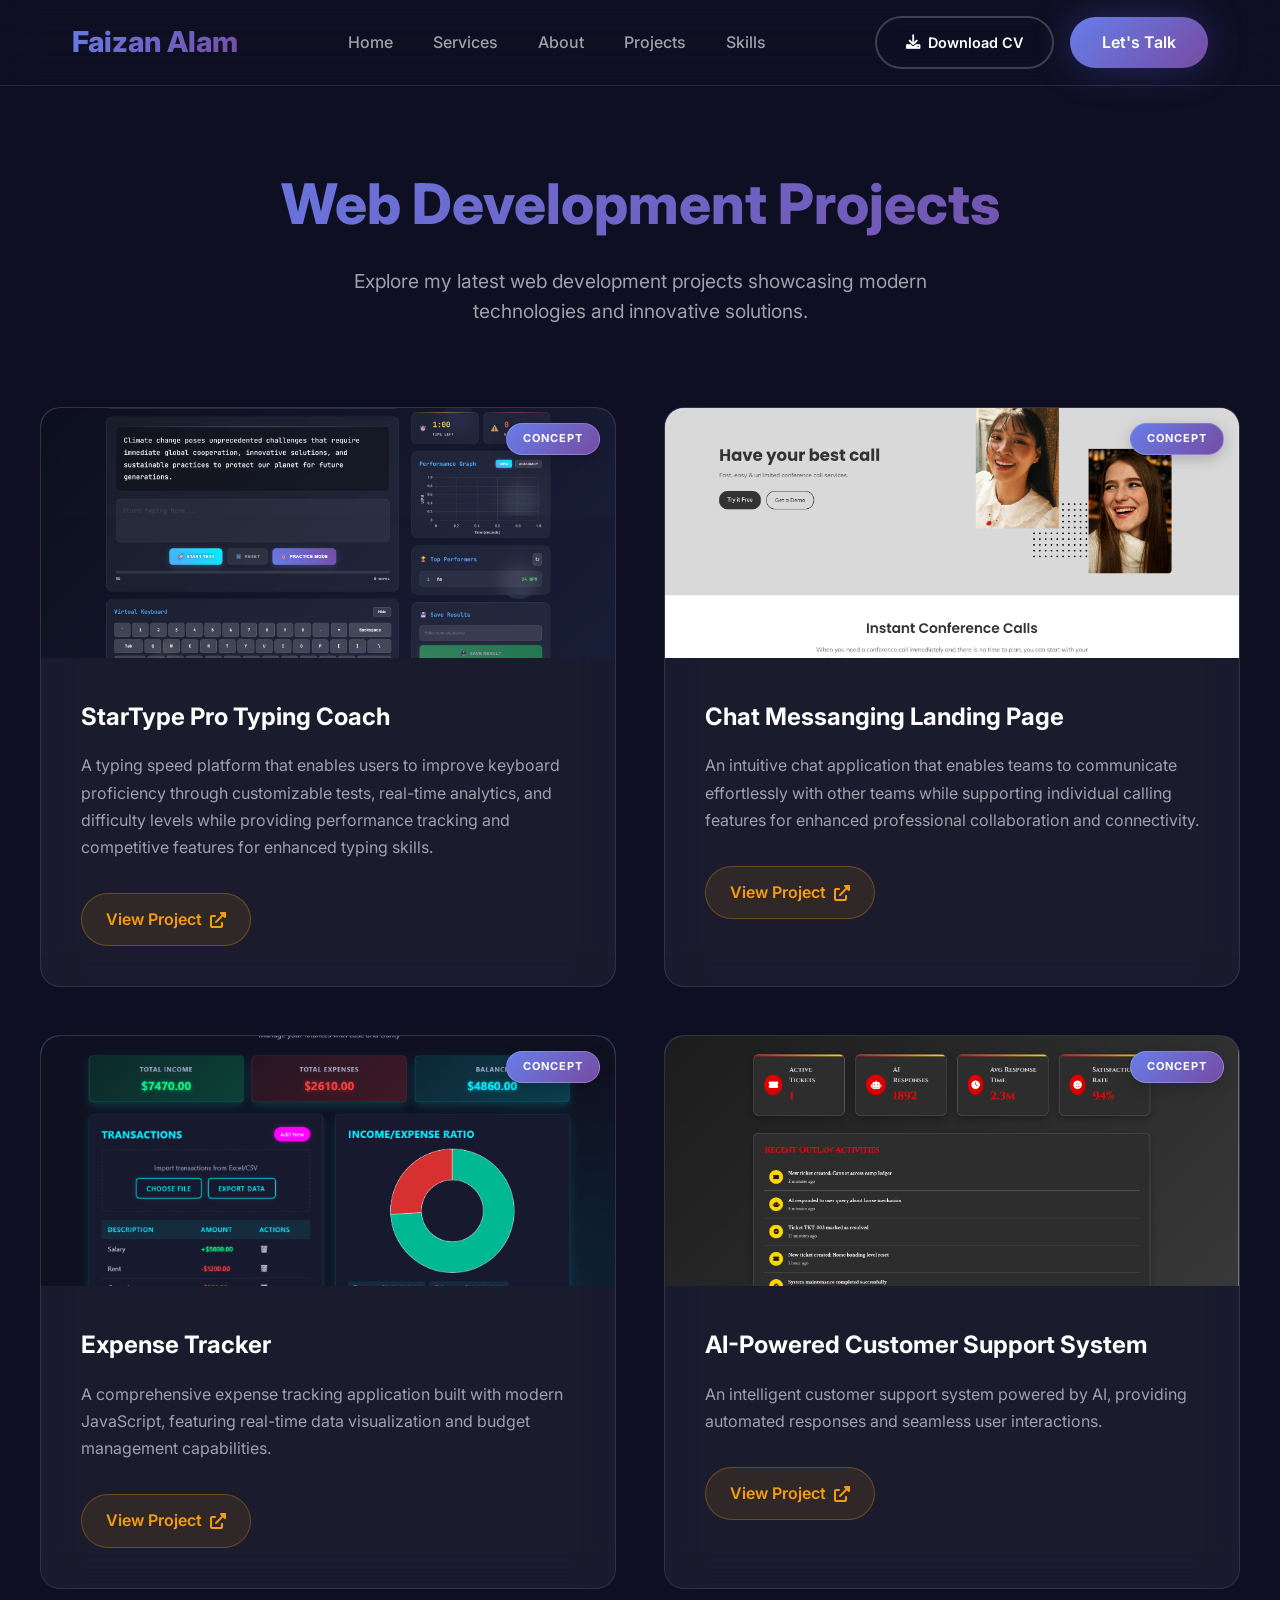
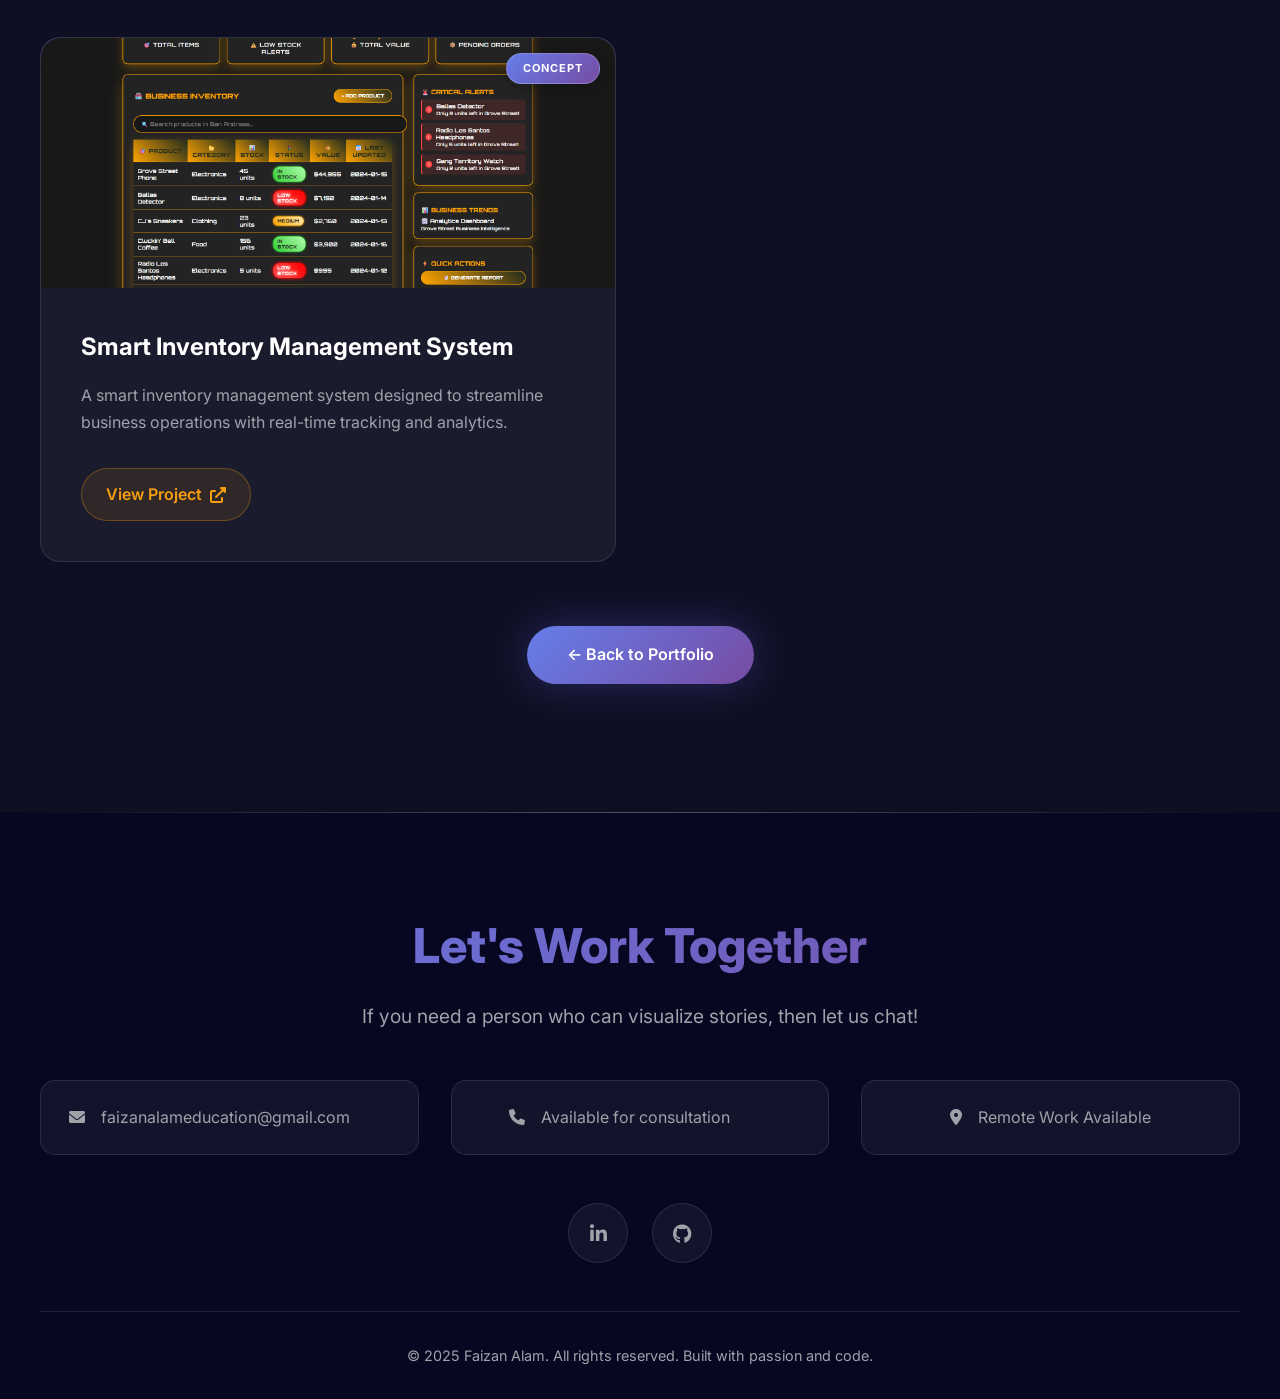
==== web-projects.html @ 0c05367f "Update web-projects.html" ====
<!DOCTYPE html>
<html lang="en">
<head>
    <meta charset="UTF-8">
    <meta name="viewport" content="width=device-width, initial-scale=1.0">
    <title>Web Development Projects - Faizan Alam</title>
    <link href="https://cdnjs.cloudflare.com/ajax/libs/font-awesome/6.0.0/css/all.min.css" rel="stylesheet">
    <link href="https://fonts.googleapis.com/css2?family=Inter:wght@100;200;300;400;500;600;700;800;900&display=swap" rel="stylesheet">
    <style>
        :root {
            --primary-color: #6366f1;
            --secondary-color: #8b5cf6;
            --accent-color: #f59e0b;
            --dark-bg: #0f0f23;
            --darker-bg: #070721;
            --card-bg: rgba(255, 255, 255, 0.05);
            --text-primary: #ffffff;
            --text-secondary: #a1a1aa;
            --gradient-1: linear-gradient(135deg, #667eea 0%, #764ba2 100%);
            --gradient-2: linear-gradient(135deg, #f093fb 0%, #f5576c 100%);
            --gradient-3: linear-gradient(135deg, #4facfe 0%, #00f2fe 100%);
            --gradient-4: linear-gradient(135deg, #43e97b 0%, #38f9d7 100%);
            --shadow-xl: 0 25px 50px -12px rgba(0, 0, 0, 0.25);
            --shadow-glow: 0 0 40px rgba(99, 102, 241, 0.3);
        }

        * {
            margin: 0;
            padding: 0;
            box-sizing: border-box;
        }

        body {
            font-family: 'Inter', -apple-system, BlinkMacSystemFont, sans-serif;
            line-height: 1.6;
            color: var(--text-primary);
            background: var(--dark-bg);
            overflow-x: hidden;
        }

        /* Animated Background */
        .animated-bg {
            position: fixed;
            top: 0;
            left: 0;
            width: 100%;
            height: 100%;
            z-index: -1;
            background: var(--dark-bg);
        }

        .animated-bg::before {
            content: '';
            position: absolute;
            top: 0;
            left: 0;
            right: 0;
            bottom: 0;
            background: radial-gradient(circle at 20% 50%, rgba(120, 53, 246, 0.3) 0%, transparent 50%),
                        radial-gradient(circle at 80% 20%, rgba(99, 102, 241, 0.3) 0%, transparent 50%),
                        radial-gradient(circle at 40% 80%, rgba(139, 92, 246, 0.3) 0%, transparent 50%);
            animation: float 20s ease-in-out infinite;
        }

        @keyframes float {
            0%, 100% { transform: translateY(0px) rotate(0deg); }
            33% { transform: translateY(-20px) rotate(1deg); }
            66% { transform: translateY(10px) rotate(-1deg); }
        }

        /* Header */
        .header {
            position: fixed;
            top: 0;
            width: 100%;
            background: rgba(15, 15, 35, 0.8);
            backdrop-filter: blur(20px);
            z-index: 1000;
            padding: 1rem 0;
            border-bottom: 1px solid rgba(255, 255, 255, 0.1);
            transition: all 0.3s ease;
        }

        .header.scrolled {
            background: rgba(15, 15, 35, 0.95);
            box-shadow: var(--shadow-xl);
        }

        .nav-container {
            max-width: 1200px;
            margin: 0 auto;
            display: flex;
            justify-content: space-between;
            align-items: center;
            padding: 0 2rem;
        }

        .logo {
            font-size: 1.8rem;
            font-weight: 800;
            background: var(--gradient-1);
            -webkit-background-clip: text;
            -webkit-text-fill-color: transparent;
            background-clip: text;
        }

        .nav-menu {
            display: flex;
            gap: 2.5rem;
            list-style: none;
        }

        .nav-menu a {
            text-decoration: none;
            color: var(--text-secondary);
            font-weight: 500;
            position: relative;
            transition: all 0.3s ease;
        }

        .nav-menu a::before {
            content: '';
            position: absolute;
            bottom: -5px;
            left: 0;
            width: 0;
            height: 2px;
            background: var(--gradient-1);
            transition: width 0.3s ease;
        }

        .nav-menu a:hover {
            color: var(--text-primary);
        }

        .nav-menu a:hover::before {
            width: 100%;
        }

        .contact-btn {
            background: var(--gradient-1);
            color: white;
            padding: 0.8rem 2rem;
            border-radius: 50px;
            text-decoration: none;
            font-weight: 600;
            position: relative;
            overflow: hidden;
            transition: all 0.3s ease;
            box-shadow: var(--shadow-glow);
        }

        .contact-btn::before {
            content: '';
            position: absolute;
            top: 0;
            left: -100%;
            width: 100%;
            height: 100%;
            background: linear-gradient(90deg, transparent, rgba(255,255,255,0.2), transparent);
            transition: left 0.5s;
        }

        .contact-btn:hover::before {
            left: 100%;
        }

        .contact-btn:hover {
            transform: translateY(-2px);
            box-shadow: 0 0 60px rgba(99, 102, 241, 0.5);
        }

        /* Web Projects Section */
        .web-projects {
            padding: 10rem 2rem 8rem;
            background: var(--dark-bg);
            min-height: 100vh;
        }

        .projects-container {
            max-width: 1200px;
            margin: 0 auto;
        }

        .projects-title {
            text-align: center;
            font-size: 3.5rem;
            font-weight: 800;
            margin-bottom: 1rem;
            background: var(--gradient-1);
            -webkit-background-clip: text;
            -webkit-text-fill-color: transparent;
            background-clip: text;
            opacity: 0;
            animation: slideInUp 0.8s ease-out 0.2s forwards;
        }

        .projects-subtitle {
            text-align: center;
            font-size: 1.2rem;
            color: var(--text-secondary);
            margin-bottom: 5rem;
            max-width: 600px;
            margin-left: auto;
            margin-right: auto;
            opacity: 0;
            animation: slideInUp 0.8s ease-out 0.4s forwards;
        }

        .projects-grid {
            display: grid;
            grid-template-columns: repeat(auto-fit, minmax(400px, 1fr));
            gap: 3rem;
            margin-bottom: 4rem;
        }

        .project-card {
            background: var(--card-bg);
            border-radius: 20px;
            overflow: hidden;
            backdrop-filter: blur(20px);
            border: 1px solid rgba(255, 255, 255, 0.1);
            transition: all 0.3s ease;
            position: relative;
            opacity: 0;
            transform: translateY(50px);
            animation: slideInUp 0.8s ease-out forwards;
        }

        .project-card:nth-child(1) { animation-delay: 0.6s; }
        .project-card:nth-child(2) { animation-delay: 0.8s; }
        .project-card:nth-child(3) { animation-delay: 1s; }

        .project-card:hover {
            transform: translateY(-10px);
            box-shadow: var(--shadow-xl);
        }

        .project-image {
            width: 100%;
            height: 250px;
            background: var(--gradient-1);
            display: flex;
            align-items: center;
            justify-content: center;
            color: white;
            font-size: 3rem;
            position: relative;
            overflow: hidden;
        }

        .project-image img {
    width: 100%;
    height: 100%;
    object-fit: contain; /* This will show the full image without cropping */
    object-position: center;
}

        .project-card:nth-child(2) .project-image {
            background: var(--gradient-2);
        }

        .project-card:nth-child(3) .project-image {
            background: var(--gradient-3);
        }

        .project-image::before {
            content: '';
            position: absolute;
            top: 0;
            left: -100%;
            width: 100%;
            height: 100%;
            background: linear-gradient(90deg, transparent, rgba(255,255,255,0.2), transparent);
            transition: left 0.8s;
        }

        .project-card:hover .project-image::before {
            left: 100%;
        }

        .project-content {
            padding: 2.5rem;
        }

        .project-name {
            font-size: 1.5rem;
            font-weight: 700;
            margin-bottom: 1rem;
            color: var(--text-primary);
        }

        .project-desc {
            color: var(--text-secondary);
            line-height: 1.7;
            margin-bottom: 2rem;
        }

        .project-link {
            color: var(--accent-color);
            text-decoration: none;
            font-weight: 600;
            display: inline-flex;
            align-items: center;
            gap: 0.5rem;
            transition: all 0.3s ease;
            padding: 0.8rem 1.5rem;
            background: rgba(245, 158, 11, 0.1);
            border-radius: 50px;
            border: 1px solid rgba(245, 158, 11, 0.3);
        }

        .project-link:hover {
            transform: translateX(5px);
            background: rgba(245, 158, 11, 0.2);
            box-shadow: 0 5px 20px rgba(245, 158, 11, 0.3);
        }

        .back-button {
            text-align: center;
            margin-top: 4rem;
            opacity: 0;
            animation: slideInUp 0.8s ease-out 1.2s forwards;
        }

        .btn {
            background: var(--gradient-1);
            color: white;
            padding: 1rem 2.5rem;
            border: none;
            border-radius: 50px;
            font-weight: 600;
            text-decoration: none;
            display: inline-flex;
            align-items: center;
            gap: 0.5rem;
            transition: all 0.3s ease;
            box-shadow: var(--shadow-glow);
        }

        .btn:hover {
            transform: translateY(-3px);
            box-shadow: 0 0 60px rgba(99, 102, 241, 0.5);
        }

        /* Footer */
        .footer {
            background: var(--darker-bg);
            color: white;
            padding: 6rem 2rem 2rem;
            position: relative;
        }

        .footer::before {
            content: '';
            position: absolute;
            top: 0;
            left: 0;
            right: 0;
            height: 1px;
            background: linear-gradient(90deg, transparent, rgba(255,255,255,0.3), transparent);
        }

        .footer-container {
            max-width: 1200px;
            margin: 0 auto;
            text-align: center;
        }

        .footer-title {
            font-size: 3rem;
            font-weight: 800;
            margin-bottom: 1rem;
            background: var(--gradient-1);
            -webkit-background-clip: text;
            -webkit-text-fill-color: transparent;
            background-clip: text;
        }

        .footer-subtitle {
            font-size: 1.2rem;
            color: var(--text-secondary);
            margin-bottom: 3rem;
        }

        .contact-info {
            display: grid;
            grid-template-columns: repeat(auto-fit, minmax(250px, 1fr));
            gap: 2rem;
            margin-bottom: 3rem;
        }

        .contact-item {
            display: flex;
            align-items: center;
            justify-content: center;
            gap: 1rem;
            color: var(--text-secondary);
            padding: 1.5rem;
            background: var(--card-bg);
            border-radius: 15px;
            backdrop-filter: blur(20px);
            border: 1px solid rgba(255, 255, 255, 0.1);
            transition: all 0.3s ease;
        }

        .contact-item:hover {
            transform: translateY(-5px);
            box-shadow: var(--shadow-xl);
            color: var(--text-primary);
        }

        .social-links {
            display: flex;
            justify-content: center;
            gap: 1.5rem;
            margin-bottom: 3rem;
        }

        .social-link {
            width: 60px;
            height: 60px;
            background: var(--card-bg);
            border-radius: 50%;
            display: flex;
            align-items: center;
            justify-content: center;
            color: var(--text-secondary);
            text-decoration: none;
            backdrop-filter: blur(20px);
            border: 1px solid rgba(255, 255, 255, 0.1);
            transition: all 0.3s ease;
            font-size: 1.2rem;
        }

        .social-link:hover {
            background: var(--gradient-1);
            color: white;
            transform: translateY(-5px) scale(1.1);
            box-shadow: var(--shadow-glow);
        }

        .footer-bottom {
            border-top: 1px solid rgba(255, 255, 255, 0.1);
            padding-top: 2rem;
            color: var(--text-secondary);
            font-size: 0.9rem;
        }

        /* Animations */
        @keyframes slideInUp {
            from {
                opacity: 0;
                transform: translateY(50px);
            }
            to {
                opacity: 1;
                transform: translateY(0);
            }
        }

        /* Mobile Responsive */
        @media (max-width: 768px) {
            .nav-menu {
                display: none;
            }

            .projects-title {
                font-size: 2.5rem;
            }

            .projects-grid {
                grid-template-columns: 1fr;
                gap: 2rem;
            }

            .contact-info {
                grid-template-columns: 1fr;
            }

            .footer-title {
                font-size: 2rem;
            }

            .project-card {
                margin: 0 1rem;
            }
        }

        @media (max-width: 480px) {
            .projects-container {
                padding: 0 1rem;
            }

            .project-content {
                padding: 2rem 1.5rem;
            }

            .nav-container {
                padding: 0 1rem;
            }
        }
        
        .concept-tab {
    position: absolute;
    top: 15px;
    right: 15px;
    background: linear-gradient(135deg, #667eea, #764ba2);
    color: white;
    padding: 6px 16px;
    border-radius: 20px;
    font-size: 11px;
    font-weight: 700;
    text-transform: uppercase;
    letter-spacing: 1px;
    box-shadow: 0 4px 15px rgba(0,0,0,0.2);
    z-index: 10;
    backdrop-filter: blur(10px);
    border: 1px solid rgba(255,255,255,0.2);
    transition: all 0.3s ease;
}

.concept-tab:hover {
    transform: scale(1.05);
    box-shadow: 0 6px 20px rgba(0,0,0,0.3);
}

.copy-feedback {
    background-color: #333;
    color: white;
    padding: 8px 12px;
    border-radius: 4px;
    font-size: 14px;
    font-weight: bold;
    pointer-events: none;
    opacity: 0;
    animation: fadeInOut 2s ease-in-out;
    box-shadow: 0 2px 8px rgba(0, 0, 0, 0.2);
}

@keyframes fadeInOut {
    0% { opacity: 0; transform: translateX(-50%) translateY(10px); }
    20% { opacity: 1; transform: translateX(-50%) translateY(0); }
    80% { opacity: 1; transform: translateX(-50%) translateY(0); }
    100% { opacity: 0; transform: translateX(-50%) translateY(-10px); }
}

.copyable {
    transition: opacity 0.2s ease;
}

.copyable:hover {
    opacity: 0.8 !important;
}

/* Header Buttons Container */
.header-buttons {
    display: flex;
    align-items: center;
    gap: 1rem;
}

/* CV Download Button */
.cv-btn {
    background: transparent;
    color: var(--text-primary);
    padding: 0.8rem 1.8rem;
    border: 2px solid rgba(255, 255, 255, 0.2);
    border-radius: 50px;
    text-decoration: none;
    font-weight: 600;
    display: inline-flex;
    align-items: center;
    gap: 0.5rem;
    transition: all 0.3s ease;
    backdrop-filter: blur(10px);
    font-size: 0.9rem;
    position: relative;
    overflow: hidden;
}

.cv-btn::before {
    content: '';
    position: absolute;
    top: 0;
    left: -100%;
    width: 100%;
    height: 100%;
    background: linear-gradient(90deg, transparent, rgba(255,255,255,0.1), transparent);
    transition: left 0.5s;
}

.cv-btn:hover::before {
    left: 100%;
}

.cv-btn:hover {
    background: rgba(255, 255, 255, 0.1);
    border-color: rgba(255, 255, 255, 0.4);
    transform: translateY(-2px);
    box-shadow: 0 8px 25px rgba(255, 255, 255, 0.1);
    color: var(--text-primary);
}

.cv-btn i {
    font-size: 0.9rem;
}

/* Mobile Responsive - Update existing mobile styles */
@media (max-width: 768px) {
    .nav-menu {
        display: none;
    }
    
    .header-buttons {
        gap: 0.5rem;
    }
    
    .cv-btn {
        padding: 0.7rem 1.2rem;
        font-size: 0.8rem;
    }
    
    .cv-btn span {
        display: none; /* Hide text on very small screens */
    }
    
    .contact-btn {
        padding: 0.7rem 1.5rem;
        font-size: 0.9rem;
    }
    
    /* For very small screens, show only icons */
    @media (max-width: 480px) {
        .cv-btn {
            padding: 0.7rem;
            min-width: auto;
        }
        
        .cv-btn::after {
            content: '';
        }
    }
}




    </style>
</head>
<body>
    <!-- Animated Background -->
    <div class="animated-bg"></div>

    <!-- Header -->
<!-- Header -->
<header class="header">
    <div class="nav-container">
        <div class="logo">Faizan Alam</div>
        <nav>
            <ul class="nav-menu">
                <li><a href="index.html">Home</a></li>
                <li><a href="#services">Services</a></li>
                <li><a href="#about">About</a></li>
                <li><a href="#projects">Projects</a></li>
                <li><a href="#skills">Skills</a></li>
            </ul>
        </nav>
        <div class="header-buttons">
            <a href="https://rxresu.me/faizanalameducation/web-developer" class="cv-btn" download>
                <i class="fas fa-download"></i>
                Download CV
            </a>
            <a href="#contact" class="contact-btn">Let's Talk</a>
        </div>
    </div>
</header>


    <!-- Web Projects Section -->
    <section class="web-projects">
        <div class="projects-container">
            <h2 class="projects-title">Web Development Projects</h2>
            <p class="projects-subtitle">Explore my latest web development projects showcasing modern technologies and innovative solutions.</p>
            
            
            <div class="projects-grid">

                                <div class="project-card">
    <div class="project-image">
        <i class="3x"><img src="./assets/screencapture-type-speed-5fho-onrender-2025-07-30-11_33_49.png" alt="StarType Pro Typing Coach"></i>
        <span class="concept-tab">Concept</span>
    </div>
    <div class="project-content">
        <h3 class="project-name">StarType Pro Typing Coach</h3>
        <p class="project-desc">A typing speed platform that enables users to improve keyboard proficiency through customizable tests, real-time analytics, and difficulty levels while providing performance tracking and competitive features for enhanced typing skills.</p>
        <a href="https://type-speed-5fho.onrender.com/" class="project-link" target="_blank">
            View Project <i class="fas fa-external-link-alt"></i>
        </a>
    </div>
</div>

                <div class="project-card">
    <div class="project-image">
        <i class="3x"><img src="./assets/screencapture-file-C-Users-Faizan-Desktop-Code-Web-Developer-Projects-ChatWala-index-html-2025-05-31-19_47_48.png" alt="Chat Messanging Landing Page"></i>
        <span class="concept-tab">Concept</span>
    </div>
    <div class="project-content">
        <h3 class="project-name">Chat Messanging Landing Page</h3>
        <p class="project-desc">An intuitive chat application that enables teams to communicate effortlessly with other teams while supporting individual calling features for enhanced professional collaboration and connectivity.</p>
        <a href="https://faizanalameducation.github.io/chatwala/" class="project-link" target="_blank">
            View Project <i class="fas fa-external-link-alt"></i>
        </a>
    </div>
</div>
                <div class="project-card">
                    <div class="project-image">
                        <i class="3x"><img src="./assets/screencapture-faizanalameducation-github-io-Expense-Project-2025-05-31-17_58_52.png" alt="Expense Tracker"></i>
                                <span class="concept-tab">Concept</span>
                    </div>
                    <div class="project-content">
                        <h3 class="project-name">Expense Tracker</h3>
                        <p class="project-desc">A comprehensive expense tracking application built with modern JavaScript, featuring real-time data visualization and budget management capabilities.</p>
                        <a href="https://faizanalameducation.github.io/Expense-Project/" class="project-link" target="_blank">
                            View Project <i class="fas fa-external-link-alt"></i>
                        </a>
                    </div>
                </div>
                
                <div class="project-card">
                    <div class="project-image">
                        <i class="3x"><img src="./assets/ai chat.png" alt="Al-Powered Customer Support System"></i>
                                <span class="concept-tab">Concept</span>
                    </div>
                    <div class="project-content">
                        <h3 class="project-name">AI-Powered Customer Support System</h3>
                        <p class="project-desc">An intelligent customer support system powered by AI, providing automated responses and seamless user interactions.</p>
                        <a href="https://faizanalameducation.github.io/Customer-Support-System-AI/" class="project-link" target="_blank">
                            View Project <i class="fas fa-external-link-alt"></i>
                        </a>
                    </div>
                </div>
                
                <div class="project-card">
                    <div class="project-image">
                        <i class="3x"><img src="./assets/grove street.png" alt=""></i>
                                <span class="concept-tab">Concept</span>
                    </div>
                    <div class="project-content">
                        <h3 class="project-name">Smart Inventory Management System</h3>
                        <p class="project-desc">A smart inventory management system designed to streamline business operations with real-time tracking and analytics.</p>
                        <a href="https://faizanalameducation.github.io/Smart-Inventory-Management-System/" class="project-link" target="_blank">
                            View Project <i class="fas fa-external-link-alt"></i>
                        </a>
                    </div>
                </div>

            </div>
            
            <div class="back-button">
                <a href="index.html" class="btn">← Back to Portfolio</a>
            </div>
        </div>
    </section>

    <!-- Footer -->
    <footer id="contact" class="footer">
        <div class="footer-container">
            <h2 class="footer-title">Let's Work Together</h2>
            <p class="footer-subtitle">If you need a person who can visualize stories, then let us chat!</p>
            
            <div class="contact-info">
    <div class="contact-item copyable" data-copy="faizanalameducation@gmail.com">
        <i class="fas fa-envelope"></i>
        <span>faizanalameducation@gmail.com</span>
    </div>
    <div class="contact-item copyable" data-copy="+917061969508">
        <i class="fas fa-phone"></i>
        <span>Available for consultation</span>
    </div>
    <div class="contact-item">
        <i class="fas fa-map-marker-alt"></i>
        <span>Remote Work Available</span>
    </div>
</div>


            <div class="social-links">
                <a href="https://www.linkedin.com/in/faizanalamfa?utm_source=share&utm_campaign=share_via&utm_content=profile&utm_medium=android_app" class="social-link" title="LinkedIn">
                    <i class="fab fa-linkedin-in"></i>
                </a>
                <a href="https://github.com/faizanalameducation" class="social-link" title="GitHub">
                    <i class="fab fa-github"></i>
                </a>
            </div>

            <div class="footer-bottom">
                <p>&copy; 2025 Faizan Alam. All rights reserved. Built with passion and code.</p>
            </div>
        </div>
    </footer>


    <script>
        // Header background on scroll
        window.addEventListener('scroll', () => {
            const header = document.querySelector('.header');
            if (window.scrollY > 100) {
                header.classList.add('scrolled');
            } else {
                header.classList.remove('scrolled');
            }
        });

        // Smooth scrolling for navigation links
        document.querySelectorAll('a[href^="#"]').forEach(anchor => {
            anchor.addEventListener('click', function (e) {
                e.preventDefault();
                const target = document.querySelector(this.getAttribute('href'));
                if (target) {
                    target.scrollIntoView({
                        behavior: 'smooth',
                        block: 'start'
                    });
                }
            });
        });

        // Add hover effects to project cards
        document.querySelectorAll('.project-card').forEach(card => {
            card.addEventListener('mouseenter', function() {
                this.style.transform = 'translateY(-10px) scale(1.02)';
            });
            
            card.addEventListener('mouseleave', function() {
                this.style.transform = 'translateY(0) scale(1)';
            });
        });
// Copy functionality for email and phone
document.addEventListener('DOMContentLoaded', function() {
    const copyableElements = document.querySelectorAll('.copyable');
    
    copyableElements.forEach(element => {
        element.addEventListener('click', async function() {
            const textToCopy = this.getAttribute('data-copy');
            
            try {
                // Modern approach - Clipboard API
                if (navigator.clipboard && window.isSecureContext) {
                    await navigator.clipboard.writeText(textToCopy);
                    showCopyFeedback(this, 'Copied!');
                } else {
                    // Fallback for older browsers
                    copyTextFallback(textToCopy);
                    showCopyFeedback(this, 'Copied!');
                }
            } catch (err) {
                console.error('Failed to copy: ', err);
                showCopyFeedback(this, 'Copy failed!');
            }
        });
        
        // Add cursor pointer style
        element.style.cursor = 'pointer';
        
        // Optional: Add hover effect
        element.addEventListener('mouseenter', function() {
            this.style.opacity = '0.8';
        });
        
        element.addEventListener('mouseleave', function() {
            this.style.opacity = '1';
        });
    });
});

// Fallback copy function for older browsers
function copyTextFallback(text) {
    const textArea = document.createElement('textarea');
    textArea.value = text;
    textArea.style.position = 'fixed';
    textArea.style.left = '-999999px';
    textArea.style.top = '-999999px';
    document.body.appendChild(textArea);
    textArea.focus();
    textArea.select();
    
    try {
        document.execCommand('copy');
        textArea.remove();
    } catch (err) {
        console.error('Fallback: Oops, unable to copy', err);
        textArea.remove();
        throw err;
    }
}

// Show feedback to user
function showCopyFeedback(element, message) {
    // Create feedback element
    const feedback = document.createElement('div');
    feedback.textContent = message;
    feedback.className = 'copy-feedback';
    
    // Position feedback
    const rect = element.getBoundingClientRect();
    feedback.style.position = 'fixed';
    feedback.style.left = rect.left + (rect.width / 2) + 'px';
    feedback.style.top = (rect.top - 40) + 'px';
    feedback.style.transform = 'translateX(-50%)';
    feedback.style.zIndex = '9999';
    
    document.body.appendChild(feedback);
    
    // Remove feedback after animation
    setTimeout(() => {
        if (feedback.parentNode) {
            feedback.parentNode.removeChild(feedback);
        }
    }, 2000);
}

document.addEventListener('DOMContentLoaded', function() {
    const copyableElements = document.querySelectorAll('.copyable');
    
    copyableElements.forEach(element => {
        // Add copy icon
        const copyIcon = document.createElement('i');
        copyIcon.className = 'fas fa-copy copy-icon';
        copyIcon.style.marginLeft = '8px';
        copyIcon.style.opacity = '0';
        copyIcon.style.transition = 'opacity 0.2s ease';
        element.appendChild(copyIcon);
        
        element.addEventListener('click', async function() {
            const textToCopy = this.getAttribute('data-copy');
            
            try {
                if (navigator.clipboard && window.isSecureContext) {
                    await navigator.clipboard.writeText(textToCopy);
                    showCopyFeedback(this, 'Copied!');
                } else {
                    copyTextFallback(textToCopy);
                    showCopyFeedback(this, 'Copied!');
                }
            } catch (err) {
                console.error('Failed to copy: ', err);
                showCopyFeedback(this, 'Copy failed!');
            }
        });
        
        element.style.cursor = 'pointer';
        
        element.addEventListener('mouseenter', function() {
            copyIcon.style.opacity = '0.7';
        });
        
        element.addEventListener('mouseleave', function() {
            copyIcon.style.opacity = '0';
        });
    });
});

// Include the same fallback and feedback functions from above


    </script>
</body>
</html>
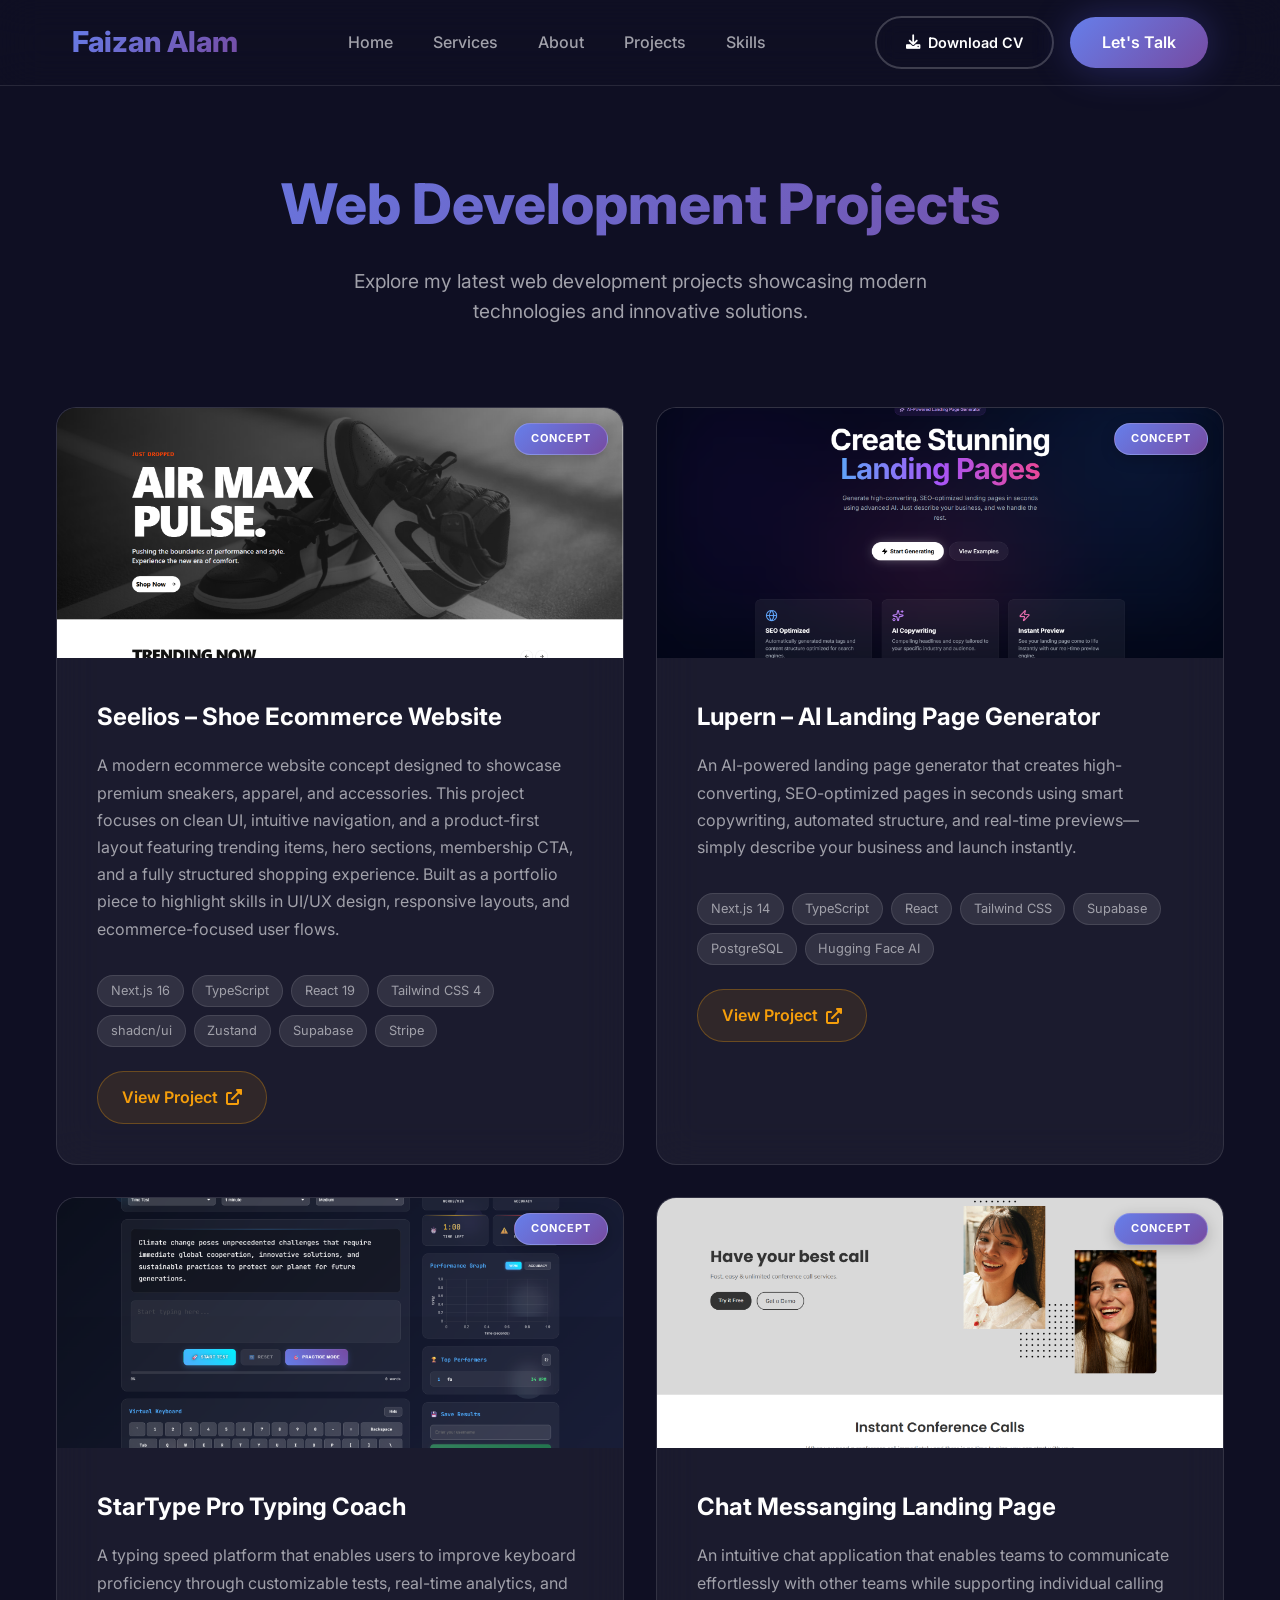
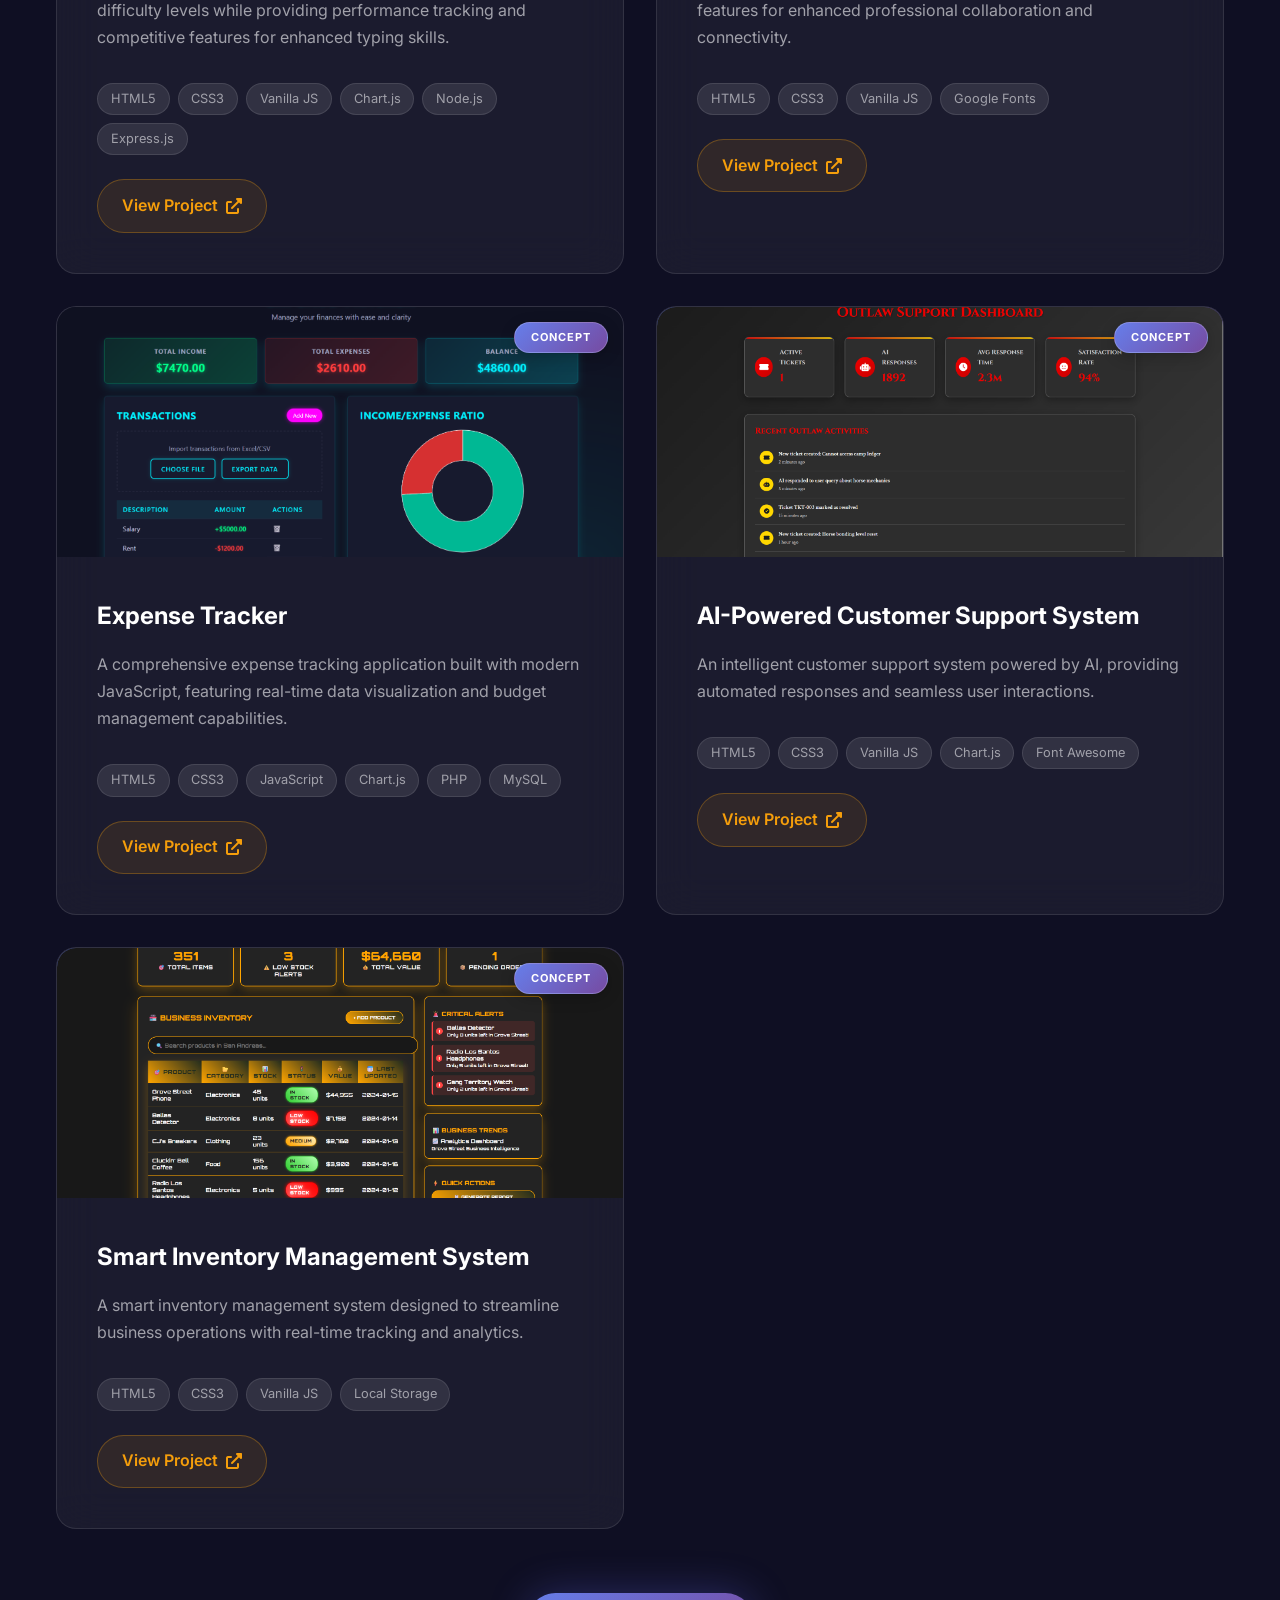
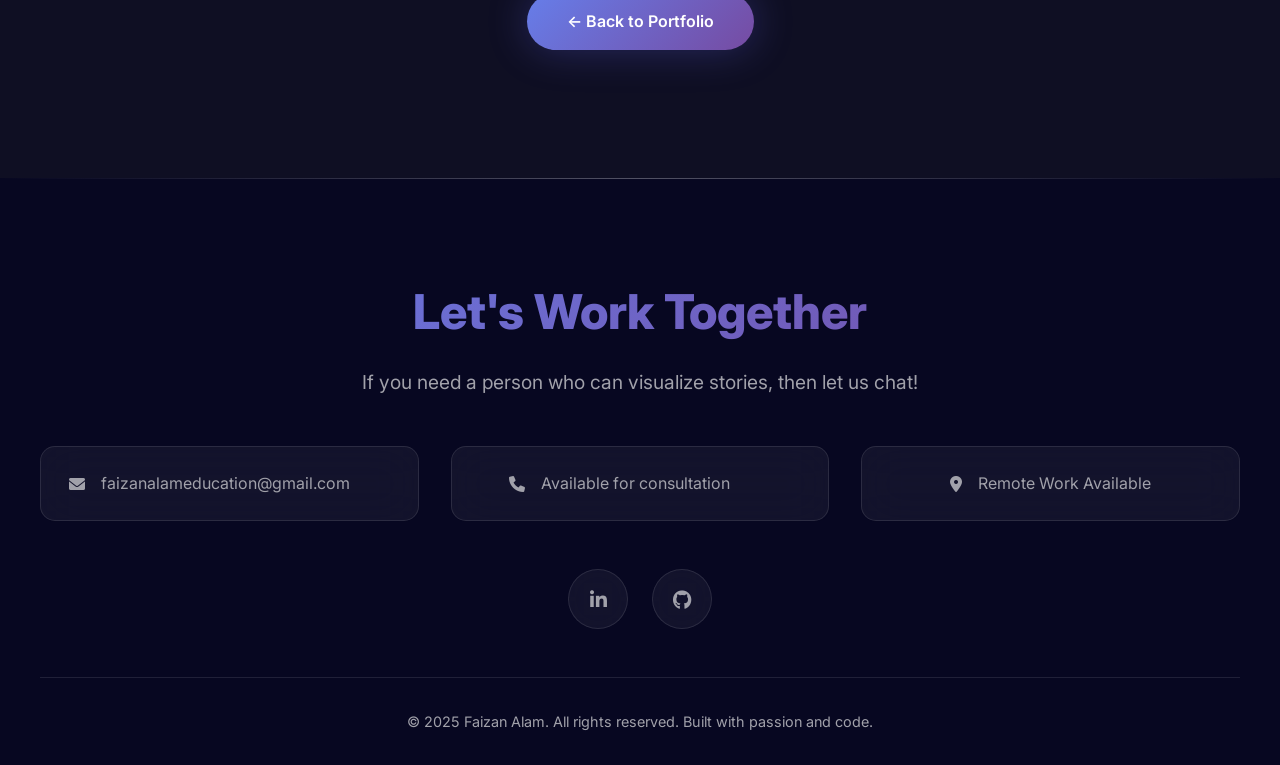
==== commit d816fd07: "Updated index.html and projects page" ====
--- a/web-projects.html
+++ b/web-projects.html
@@ -1,969 +1,1118 @@
-<!DOCTYPE html>
-<html lang="en">
-<head>
-    <meta charset="UTF-8">
-    <meta name="viewport" content="width=device-width, initial-scale=1.0">
-    <title>Web Development Projects - Faizan Alam</title>
-    <link href="https://cdnjs.cloudflare.com/ajax/libs/font-awesome/6.0.0/css/all.min.css" rel="stylesheet">
-    <link href="https://fonts.googleapis.com/css2?family=Inter:wght@100;200;300;400;500;600;700;800;900&display=swap" rel="stylesheet">
-    <style>
-        :root {
-            --primary-color: #6366f1;
-            --secondary-color: #8b5cf6;
-            --accent-color: #f59e0b;
-            --dark-bg: #0f0f23;
-            --darker-bg: #070721;
-            --card-bg: rgba(255, 255, 255, 0.05);
-            --text-primary: #ffffff;
-            --text-secondary: #a1a1aa;
-            --gradient-1: linear-gradient(135deg, #667eea 0%, #764ba2 100%);
-            --gradient-2: linear-gradient(135deg, #f093fb 0%, #f5576c 100%);
-            --gradient-3: linear-gradient(135deg, #4facfe 0%, #00f2fe 100%);
-            --gradient-4: linear-gradient(135deg, #43e97b 0%, #38f9d7 100%);
-            --shadow-xl: 0 25px 50px -12px rgba(0, 0, 0, 0.25);
-            --shadow-glow: 0 0 40px rgba(99, 102, 241, 0.3);
-        }
-
-        * {
-            margin: 0;
-            padding: 0;
-            box-sizing: border-box;
-        }
-
-        body {
-            font-family: 'Inter', -apple-system, BlinkMacSystemFont, sans-serif;
-            line-height: 1.6;
-            color: var(--text-primary);
-            background: var(--dark-bg);
-            overflow-x: hidden;
-        }
-
-        /* Animated Background */
-        .animated-bg {
-            position: fixed;
-            top: 0;
-            left: 0;
-            width: 100%;
-            height: 100%;
-            z-index: -1;
-            background: var(--dark-bg);
-        }
-
-        .animated-bg::before {
-            content: '';
-            position: absolute;
-            top: 0;
-            left: 0;
-            right: 0;
-            bottom: 0;
-            background: radial-gradient(circle at 20% 50%, rgba(120, 53, 246, 0.3) 0%, transparent 50%),
-                        radial-gradient(circle at 80% 20%, rgba(99, 102, 241, 0.3) 0%, transparent 50%),
-                        radial-gradient(circle at 40% 80%, rgba(139, 92, 246, 0.3) 0%, transparent 50%);
-            animation: float 20s ease-in-out infinite;
-        }
-
-        @keyframes float {
-            0%, 100% { transform: translateY(0px) rotate(0deg); }
-            33% { transform: translateY(-20px) rotate(1deg); }
-            66% { transform: translateY(10px) rotate(-1deg); }
-        }
-
-        /* Header */
-        .header {
-            position: fixed;
-            top: 0;
-            width: 100%;
-            background: rgba(15, 15, 35, 0.8);
-            backdrop-filter: blur(20px);
-            z-index: 1000;
-            padding: 1rem 0;
-            border-bottom: 1px solid rgba(255, 255, 255, 0.1);
-            transition: all 0.3s ease;
-        }
-
-        .header.scrolled {
-            background: rgba(15, 15, 35, 0.95);
-            box-shadow: var(--shadow-xl);
-        }
-
-        .nav-container {
-            max-width: 1200px;
-            margin: 0 auto;
-            display: flex;
-            justify-content: space-between;
-            align-items: center;
-            padding: 0 2rem;
-        }
-
-        .logo {
-            font-size: 1.8rem;
-            font-weight: 800;
-            background: var(--gradient-1);
-            -webkit-background-clip: text;
-            -webkit-text-fill-color: transparent;
-            background-clip: text;
-        }
-
-        .nav-menu {
-            display: flex;
-            gap: 2.5rem;
-            list-style: none;
-        }
-
-        .nav-menu a {
-            text-decoration: none;
-            color: var(--text-secondary);
-            font-weight: 500;
-            position: relative;
-            transition: all 0.3s ease;
-        }
-
-        .nav-menu a::before {
-            content: '';
-            position: absolute;
-            bottom: -5px;
-            left: 0;
-            width: 0;
-            height: 2px;
-            background: var(--gradient-1);
-            transition: width 0.3s ease;
-        }
-
-        .nav-menu a:hover {
-            color: var(--text-primary);
-        }
-
-        .nav-menu a:hover::before {
-            width: 100%;
-        }
-
-        .contact-btn {
-            background: var(--gradient-1);
-            color: white;
-            padding: 0.8rem 2rem;
-            border-radius: 50px;
-            text-decoration: none;
-            font-weight: 600;
-            position: relative;
-            overflow: hidden;
-            transition: all 0.3s ease;
-            box-shadow: var(--shadow-glow);
-        }
-
-        .contact-btn::before {
-            content: '';
-            position: absolute;
-            top: 0;
-            left: -100%;
-            width: 100%;
-            height: 100%;
-            background: linear-gradient(90deg, transparent, rgba(255,255,255,0.2), transparent);
-            transition: left 0.5s;
-        }
-
-        .contact-btn:hover::before {
-            left: 100%;
-        }
-
-        .contact-btn:hover {
-            transform: translateY(-2px);
-            box-shadow: 0 0 60px rgba(99, 102, 241, 0.5);
-        }
-
-        /* Web Projects Section */
-        .web-projects {
-            padding: 10rem 2rem 8rem;
-            background: var(--dark-bg);
-            min-height: 100vh;
-        }
-
-        .projects-container {
-            max-width: 1200px;
-            margin: 0 auto;
-        }
-
-        .projects-title {
-            text-align: center;
-            font-size: 3.5rem;
-            font-weight: 800;
-            margin-bottom: 1rem;
-            background: var(--gradient-1);
-            -webkit-background-clip: text;
-            -webkit-text-fill-color: transparent;
-            background-clip: text;
-            opacity: 0;
-            animation: slideInUp 0.8s ease-out 0.2s forwards;
-        }
-
-        .projects-subtitle {
-            text-align: center;
-            font-size: 1.2rem;
-            color: var(--text-secondary);
-            margin-bottom: 5rem;
-            max-width: 600px;
-            margin-left: auto;
-            margin-right: auto;
-            opacity: 0;
-            animation: slideInUp 0.8s ease-out 0.4s forwards;
-        }
-
-        .projects-grid {
-            display: grid;
-            grid-template-columns: repeat(auto-fit, minmax(400px, 1fr));
-            gap: 3rem;
-            margin-bottom: 4rem;
-        }
-
-        .project-card {
-            background: var(--card-bg);
-            border-radius: 20px;
-            overflow: hidden;
-            backdrop-filter: blur(20px);
-            border: 1px solid rgba(255, 255, 255, 0.1);
-            transition: all 0.3s ease;
-            position: relative;
-            opacity: 0;
-            transform: translateY(50px);
-            animation: slideInUp 0.8s ease-out forwards;
-        }
-
-        .project-card:nth-child(1) { animation-delay: 0.6s; }
-        .project-card:nth-child(2) { animation-delay: 0.8s; }
-        .project-card:nth-child(3) { animation-delay: 1s; }
-
-        .project-card:hover {
-            transform: translateY(-10px);
-            box-shadow: var(--shadow-xl);
-        }
-
-        .project-image {
-            width: 100%;
-            height: 250px;
-            background: var(--gradient-1);
-            display: flex;
-            align-items: center;
-            justify-content: center;
-            color: white;
-            font-size: 3rem;
-            position: relative;
-            overflow: hidden;
-        }
-
-        .project-image img {
-    width: 100%;
-    height: 100%;
-    object-fit: contain; /* This will show the full image without cropping */
-    object-position: center;
-}
-
-        .project-card:nth-child(2) .project-image {
-            background: var(--gradient-2);
-        }
-
-        .project-card:nth-child(3) .project-image {
-            background: var(--gradient-3);
-        }
-
-        .project-image::before {
-            content: '';
-            position: absolute;
-            top: 0;
-            left: -100%;
-            width: 100%;
-            height: 100%;
-            background: linear-gradient(90deg, transparent, rgba(255,255,255,0.2), transparent);
-            transition: left 0.8s;
-        }
-
-        .project-card:hover .project-image::before {
-            left: 100%;
-        }
-
-        .project-content {
-            padding: 2.5rem;
-        }
-
-        .project-name {
-            font-size: 1.5rem;
-            font-weight: 700;
-            margin-bottom: 1rem;
-            color: var(--text-primary);
-        }
-
-        .project-desc {
-            color: var(--text-secondary);
-            line-height: 1.7;
-            margin-bottom: 2rem;
-        }
-
-        .project-link {
-            color: var(--accent-color);
-            text-decoration: none;
-            font-weight: 600;
-            display: inline-flex;
-            align-items: center;
-            gap: 0.5rem;
-            transition: all 0.3s ease;
-            padding: 0.8rem 1.5rem;
-            background: rgba(245, 158, 11, 0.1);
-            border-radius: 50px;
-            border: 1px solid rgba(245, 158, 11, 0.3);
-        }
-
-        .project-link:hover {
-            transform: translateX(5px);
-            background: rgba(245, 158, 11, 0.2);
-            box-shadow: 0 5px 20px rgba(245, 158, 11, 0.3);
-        }
-
-        .back-button {
-            text-align: center;
-            margin-top: 4rem;
-            opacity: 0;
-            animation: slideInUp 0.8s ease-out 1.2s forwards;
-        }
-
-        .btn {
-            background: var(--gradient-1);
-            color: white;
-            padding: 1rem 2.5rem;
-            border: none;
-            border-radius: 50px;
-            font-weight: 600;
-            text-decoration: none;
-            display: inline-flex;
-            align-items: center;
-            gap: 0.5rem;
-            transition: all 0.3s ease;
-            box-shadow: var(--shadow-glow);
-        }
-
-        .btn:hover {
-            transform: translateY(-3px);
-            box-shadow: 0 0 60px rgba(99, 102, 241, 0.5);
-        }
-
-        /* Footer */
-        .footer {
-            background: var(--darker-bg);
-            color: white;
-            padding: 6rem 2rem 2rem;
-            position: relative;
-        }
-
-        .footer::before {
-            content: '';
-            position: absolute;
-            top: 0;
-            left: 0;
-            right: 0;
-            height: 1px;
-            background: linear-gradient(90deg, transparent, rgba(255,255,255,0.3), transparent);
-        }
-
-        .footer-container {
-            max-width: 1200px;
-            margin: 0 auto;
-            text-align: center;
-        }
-
-        .footer-title {
-            font-size: 3rem;
-            font-weight: 800;
-            margin-bottom: 1rem;
-            background: var(--gradient-1);
-            -webkit-background-clip: text;
-            -webkit-text-fill-color: transparent;
-            background-clip: text;
-        }
-
-        .footer-subtitle {
-            font-size: 1.2rem;
-            color: var(--text-secondary);
-            margin-bottom: 3rem;
-        }
-
-        .contact-info {
-            display: grid;
-            grid-template-columns: repeat(auto-fit, minmax(250px, 1fr));
-            gap: 2rem;
-            margin-bottom: 3rem;
-        }
-
-        .contact-item {
-            display: flex;
-            align-items: center;
-            justify-content: center;
-            gap: 1rem;
-            color: var(--text-secondary);
-            padding: 1.5rem;
-            background: var(--card-bg);
-            border-radius: 15px;
-            backdrop-filter: blur(20px);
-            border: 1px solid rgba(255, 255, 255, 0.1);
-            transition: all 0.3s ease;
-        }
-
-        .contact-item:hover {
-            transform: translateY(-5px);
-            box-shadow: var(--shadow-xl);
-            color: var(--text-primary);
-        }
-
-        .social-links {
-            display: flex;
-            justify-content: center;
-            gap: 1.5rem;
-            margin-bottom: 3rem;
-        }
-
-        .social-link {
-            width: 60px;
-            height: 60px;
-            background: var(--card-bg);
-            border-radius: 50%;
-            display: flex;
-            align-items: center;
-            justify-content: center;
-            color: var(--text-secondary);
-            text-decoration: none;
-            backdrop-filter: blur(20px);
-            border: 1px solid rgba(255, 255, 255, 0.1);
-            transition: all 0.3s ease;
-            font-size: 1.2rem;
-        }
-
-        .social-link:hover {
-            background: var(--gradient-1);
-            color: white;
-            transform: translateY(-5px) scale(1.1);
-            box-shadow: var(--shadow-glow);
-        }
-
-        .footer-bottom {
-            border-top: 1px solid rgba(255, 255, 255, 0.1);
-            padding-top: 2rem;
-            color: var(--text-secondary);
-            font-size: 0.9rem;
-        }
-
-        /* Animations */
-        @keyframes slideInUp {
-            from {
-                opacity: 0;
-                transform: translateY(50px);
-            }
-            to {
-                opacity: 1;
-                transform: translateY(0);
-            }
-        }
-
-        /* Mobile Responsive */
-        @media (max-width: 768px) {
-            .nav-menu {
-                display: none;
-            }
-
-            .projects-title {
-                font-size: 2.5rem;
-            }
-
-            .projects-grid {
-                grid-template-columns: 1fr;
-                gap: 2rem;
-            }
-
-            .contact-info {
-                grid-template-columns: 1fr;
-            }
-
-            .footer-title {
-                font-size: 2rem;
-            }
-
-            .project-card {
-                margin: 0 1rem;
-            }
-        }
-
-        @media (max-width: 480px) {
-            .projects-container {
-                padding: 0 1rem;
-            }
-
-            .project-content {
-                padding: 2rem 1.5rem;
-            }
-
-            .nav-container {
-                padding: 0 1rem;
-            }
-        }
-        
-        .concept-tab {
-    position: absolute;
-    top: 15px;
-    right: 15px;
-    background: linear-gradient(135deg, #667eea, #764ba2);
-    color: white;
-    padding: 6px 16px;
-    border-radius: 20px;
-    font-size: 11px;
-    font-weight: 700;
-    text-transform: uppercase;
-    letter-spacing: 1px;
-    box-shadow: 0 4px 15px rgba(0,0,0,0.2);
-    z-index: 10;
-    backdrop-filter: blur(10px);
-    border: 1px solid rgba(255,255,255,0.2);
-    transition: all 0.3s ease;
-}
-
-.concept-tab:hover {
-    transform: scale(1.05);
-    box-shadow: 0 6px 20px rgba(0,0,0,0.3);
-}
-
-.copy-feedback {
-    background-color: #333;
-    color: white;
-    padding: 8px 12px;
-    border-radius: 4px;
-    font-size: 14px;
-    font-weight: bold;
-    pointer-events: none;
-    opacity: 0;
-    animation: fadeInOut 2s ease-in-out;
-    box-shadow: 0 2px 8px rgba(0, 0, 0, 0.2);
-}
-
-@keyframes fadeInOut {
-    0% { opacity: 0; transform: translateX(-50%) translateY(10px); }
-    20% { opacity: 1; transform: translateX(-50%) translateY(0); }
-    80% { opacity: 1; transform: translateX(-50%) translateY(0); }
-    100% { opacity: 0; transform: translateX(-50%) translateY(-10px); }
-}
-
-.copyable {
-    transition: opacity 0.2s ease;
-}
-
-.copyable:hover {
-    opacity: 0.8 !important;
-}
-
-/* Header Buttons Container */
-.header-buttons {
-    display: flex;
-    align-items: center;
-    gap: 1rem;
-}
-
-/* CV Download Button */
-.cv-btn {
-    background: transparent;
-    color: var(--text-primary);
-    padding: 0.8rem 1.8rem;
-    border: 2px solid rgba(255, 255, 255, 0.2);
-    border-radius: 50px;
-    text-decoration: none;
-    font-weight: 600;
-    display: inline-flex;
-    align-items: center;
-    gap: 0.5rem;
-    transition: all 0.3s ease;
-    backdrop-filter: blur(10px);
-    font-size: 0.9rem;
-    position: relative;
-    overflow: hidden;
-}
-
-.cv-btn::before {
-    content: '';
-    position: absolute;
-    top: 0;
-    left: -100%;
-    width: 100%;
-    height: 100%;
-    background: linear-gradient(90deg, transparent, rgba(255,255,255,0.1), transparent);
-    transition: left 0.5s;
-}
-
-.cv-btn:hover::before {
-    left: 100%;
-}
-
-.cv-btn:hover {
-    background: rgba(255, 255, 255, 0.1);
-    border-color: rgba(255, 255, 255, 0.4);
-    transform: translateY(-2px);
-    box-shadow: 0 8px 25px rgba(255, 255, 255, 0.1);
-    color: var(--text-primary);
-}
-
-.cv-btn i {
-    font-size: 0.9rem;
-}
-
-/* Mobile Responsive - Update existing mobile styles */
-@media (max-width: 768px) {
-    .nav-menu {
-        display: none;
-    }
-    
-    .header-buttons {
-        gap: 0.5rem;
-    }
-    
-    .cv-btn {
-        padding: 0.7rem 1.2rem;
-        font-size: 0.8rem;
-    }
-    
-    .cv-btn span {
-        display: none; /* Hide text on very small screens */
-    }
-    
-    .contact-btn {
-        padding: 0.7rem 1.5rem;
-        font-size: 0.9rem;
-    }
-    
-    /* For very small screens, show only icons */
-    @media (max-width: 480px) {
-        .cv-btn {
-            padding: 0.7rem;
-            min-width: auto;
-        }
-        
-        .cv-btn::after {
-            content: '';
-        }
-    }
-}
-
-
-
-
-    </style>
-</head>
-<body>
-    <!-- Animated Background -->
-    <div class="animated-bg"></div>
-
-    <!-- Header -->
-<!-- Header -->
-<header class="header">
-    <div class="nav-container">
-        <div class="logo">Faizan Alam</div>
-        <nav>
-            <ul class="nav-menu">
-                <li><a href="index.html">Home</a></li>
-                <li><a href="#services">Services</a></li>
-                <li><a href="#about">About</a></li>
-                <li><a href="#projects">Projects</a></li>
-                <li><a href="#skills">Skills</a></li>
-            </ul>
-        </nav>
-        <div class="header-buttons">
-            <a href="https://rxresu.me/faizanalameducation/web-developer" class="cv-btn" download>
-                <i class="fas fa-download"></i>
-                Download CV
-            </a>
-            <a href="#contact" class="contact-btn">Let's Talk</a>
-        </div>
-    </div>
-</header>
-
-
-    <!-- Web Projects Section -->
-    <section class="web-projects">
-        <div class="projects-container">
-            <h2 class="projects-title">Web Development Projects</h2>
-            <p class="projects-subtitle">Explore my latest web development projects showcasing modern technologies and innovative solutions.</p>
-            
-            
-            <div class="projects-grid">
-
-                                <div class="project-card">
-    <div class="project-image">
-        <i class="3x"><img src="./assets/screencapture-type-speed-5fho-onrender-2025-07-30-11_33_49.png" alt="StarType Pro Typing Coach"></i>
-        <span class="concept-tab">Concept</span>
-    </div>
-    <div class="project-content">
-        <h3 class="project-name">StarType Pro Typing Coach</h3>
-        <p class="project-desc">A typing speed platform that enables users to improve keyboard proficiency through customizable tests, real-time analytics, and difficulty levels while providing performance tracking and competitive features for enhanced typing skills.</p>
-        <a href="https://type-speed-5fho.onrender.com/" class="project-link" target="_blank">
-            View Project <i class="fas fa-external-link-alt"></i>
-        </a>
-    </div>
-</div>
-
-                <div class="project-card">
-    <div class="project-image">
-        <i class="3x"><img src="./assets/screencapture-file-C-Users-Faizan-Desktop-Code-Web-Developer-Projects-ChatWala-index-html-2025-05-31-19_47_48.png" alt="Chat Messanging Landing Page"></i>
-        <span class="concept-tab">Concept</span>
-    </div>
-    <div class="project-content">
-        <h3 class="project-name">Chat Messanging Landing Page</h3>
-        <p class="project-desc">An intuitive chat application that enables teams to communicate effortlessly with other teams while supporting individual calling features for enhanced professional collaboration and connectivity.</p>
-        <a href="https://faizanalameducation.github.io/chatwala/" class="project-link" target="_blank">
-            View Project <i class="fas fa-external-link-alt"></i>
-        </a>
-    </div>
-</div>
-                <div class="project-card">
-                    <div class="project-image">
-                        <i class="3x"><img src="./assets/screencapture-faizanalameducation-github-io-Expense-Project-2025-05-31-17_58_52.png" alt="Expense Tracker"></i>
-                                <span class="concept-tab">Concept</span>
-                    </div>
-                    <div class="project-content">
-                        <h3 class="project-name">Expense Tracker</h3>
-                        <p class="project-desc">A comprehensive expense tracking application built with modern JavaScript, featuring real-time data visualization and budget management capabilities.</p>
-                        <a href="https://faizanalameducation.github.io/Expense-Project/" class="project-link" target="_blank">
-                            View Project <i class="fas fa-external-link-alt"></i>
-                        </a>
-                    </div>
-                </div>
-                
-                <div class="project-card">
-                    <div class="project-image">
-                        <i class="3x"><img src="./assets/ai chat.png" alt="Al-Powered Customer Support System"></i>
-                                <span class="concept-tab">Concept</span>
-                    </div>
-                    <div class="project-content">
-                        <h3 class="project-name">AI-Powered Customer Support System</h3>
-                        <p class="project-desc">An intelligent customer support system powered by AI, providing automated responses and seamless user interactions.</p>
-                        <a href="https://faizanalameducation.github.io/Customer-Support-System-AI/" class="project-link" target="_blank">
-                            View Project <i class="fas fa-external-link-alt"></i>
-                        </a>
-                    </div>
-                </div>
-                
-                <div class="project-card">
-                    <div class="project-image">
-                        <i class="3x"><img src="./assets/grove street.png" alt=""></i>
-                                <span class="concept-tab">Concept</span>
-                    </div>
-                    <div class="project-content">
-                        <h3 class="project-name">Smart Inventory Management System</h3>
-                        <p class="project-desc">A smart inventory management system designed to streamline business operations with real-time tracking and analytics.</p>
-                        <a href="https://faizanalameducation.github.io/Smart-Inventory-Management-System/" class="project-link" target="_blank">
-                            View Project <i class="fas fa-external-link-alt"></i>
-                        </a>
-                    </div>
-                </div>
-
-            </div>
-            
-            <div class="back-button">
-                <a href="index.html" class="btn">← Back to Portfolio</a>
-            </div>
-        </div>
-    </section>
-
-    <!-- Footer -->
-    <footer id="contact" class="footer">
-        <div class="footer-container">
-            <h2 class="footer-title">Let's Work Together</h2>
-            <p class="footer-subtitle">If you need a person who can visualize stories, then let us chat!</p>
-            
-            <div class="contact-info">
-    <div class="contact-item copyable" data-copy="faizanalameducation@gmail.com">
-        <i class="fas fa-envelope"></i>
-        <span>faizanalameducation@gmail.com</span>
-    </div>
-    <div class="contact-item copyable" data-copy="+917061969508">
-        <i class="fas fa-phone"></i>
-        <span>Available for consultation</span>
-    </div>
-    <div class="contact-item">
-        <i class="fas fa-map-marker-alt"></i>
-        <span>Remote Work Available</span>
-    </div>
-</div>
-
-
-            <div class="social-links">
-                <a href="https://www.linkedin.com/in/faizanalamfa?utm_source=share&utm_campaign=share_via&utm_content=profile&utm_medium=android_app" class="social-link" title="LinkedIn">
-                    <i class="fab fa-linkedin-in"></i>
-                </a>
-                <a href="https://github.com/faizanalameducation" class="social-link" title="GitHub">
-                    <i class="fab fa-github"></i>
-                </a>
-            </div>
-
-            <div class="footer-bottom">
-                <p>&copy; 2025 Faizan Alam. All rights reserved. Built with passion and code.</p>
-            </div>
-        </div>
-    </footer>
-
-
-    <script>
-        // Header background on scroll
-        window.addEventListener('scroll', () => {
-            const header = document.querySelector('.header');
-            if (window.scrollY > 100) {
-                header.classList.add('scrolled');
-            } else {
-                header.classList.remove('scrolled');
-            }
-        });
-
-        // Smooth scrolling for navigation links
-        document.querySelectorAll('a[href^="#"]').forEach(anchor => {
-            anchor.addEventListener('click', function (e) {
-                e.preventDefault();
-                const target = document.querySelector(this.getAttribute('href'));
-                if (target) {
-                    target.scrollIntoView({
-                        behavior: 'smooth',
-                        block: 'start'
-                    });
-                }
-            });
-        });
-
-        // Add hover effects to project cards
-        document.querySelectorAll('.project-card').forEach(card => {
-            card.addEventListener('mouseenter', function() {
-                this.style.transform = 'translateY(-10px) scale(1.02)';
-            });
-            
-            card.addEventListener('mouseleave', function() {
-                this.style.transform = 'translateY(0) scale(1)';
-            });
-        });
-// Copy functionality for email and phone
-document.addEventListener('DOMContentLoaded', function() {
-    const copyableElements = document.querySelectorAll('.copyable');
-    
-    copyableElements.forEach(element => {
-        element.addEventListener('click', async function() {
-            const textToCopy = this.getAttribute('data-copy');
-            
-            try {
-                // Modern approach - Clipboard API
-                if (navigator.clipboard && window.isSecureContext) {
-                    await navigator.clipboard.writeText(textToCopy);
-                    showCopyFeedback(this, 'Copied!');
-                } else {
-                    // Fallback for older browsers
-                    copyTextFallback(textToCopy);
-                    showCopyFeedback(this, 'Copied!');
-                }
-            } catch (err) {
-                console.error('Failed to copy: ', err);
-                showCopyFeedback(this, 'Copy failed!');
-            }
-        });
-        
-        // Add cursor pointer style
-        element.style.cursor = 'pointer';
-        
-        // Optional: Add hover effect
-        element.addEventListener('mouseenter', function() {
-            this.style.opacity = '0.8';
-        });
-        
-        element.addEventListener('mouseleave', function() {
-            this.style.opacity = '1';
-        });
-    });
-});
-
-// Fallback copy function for older browsers
-function copyTextFallback(text) {
-    const textArea = document.createElement('textarea');
-    textArea.value = text;
-    textArea.style.position = 'fixed';
-    textArea.style.left = '-999999px';
-    textArea.style.top = '-999999px';
-    document.body.appendChild(textArea);
-    textArea.focus();
-    textArea.select();
-    
-    try {
-        document.execCommand('copy');
-        textArea.remove();
-    } catch (err) {
-        console.error('Fallback: Oops, unable to copy', err);
-        textArea.remove();
-        throw err;
-    }
-}
-
-// Show feedback to user
-function showCopyFeedback(element, message) {
-    // Create feedback element
-    const feedback = document.createElement('div');
-    feedback.textContent = message;
-    feedback.className = 'copy-feedback';
-    
-    // Position feedback
-    const rect = element.getBoundingClientRect();
-    feedback.style.position = 'fixed';
-    feedback.style.left = rect.left + (rect.width / 2) + 'px';
-    feedback.style.top = (rect.top - 40) + 'px';
-    feedback.style.transform = 'translateX(-50%)';
-    feedback.style.zIndex = '9999';
-    
-    document.body.appendChild(feedback);
-    
-    // Remove feedback after animation
-    setTimeout(() => {
-        if (feedback.parentNode) {
-            feedback.parentNode.removeChild(feedback);
-        }
-    }, 2000);
-}
-
-document.addEventListener('DOMContentLoaded', function() {
-    const copyableElements = document.querySelectorAll('.copyable');
-    
-    copyableElements.forEach(element => {
-        // Add copy icon
-        const copyIcon = document.createElement('i');
-        copyIcon.className = 'fas fa-copy copy-icon';
-        copyIcon.style.marginLeft = '8px';
-        copyIcon.style.opacity = '0';
-        copyIcon.style.transition = 'opacity 0.2s ease';
-        element.appendChild(copyIcon);
-        
-        element.addEventListener('click', async function() {
-            const textToCopy = this.getAttribute('data-copy');
-            
-            try {
-                if (navigator.clipboard && window.isSecureContext) {
-                    await navigator.clipboard.writeText(textToCopy);
-                    showCopyFeedback(this, 'Copied!');
-                } else {
-                    copyTextFallback(textToCopy);
-                    showCopyFeedback(this, 'Copied!');
-                }
-            } catch (err) {
-                console.error('Failed to copy: ', err);
-                showCopyFeedback(this, 'Copy failed!');
-            }
-        });
-        
-        element.style.cursor = 'pointer';
-        
-        element.addEventListener('mouseenter', function() {
-            copyIcon.style.opacity = '0.7';
-        });
-        
-        element.addEventListener('mouseleave', function() {
-            copyIcon.style.opacity = '0';
-        });
-    });
-});
-
-// Include the same fallback and feedback functions from above
-
-
-    </script>
-</body>
-</html>
+<!DOCTYPE html>
+<html lang="en">
+<head>
+    <meta charset="UTF-8">
+    <meta name="viewport" content="width=device-width, initial-scale=1.0">
+    <meta name="keywords" content="website designer near me, freelance web developer, web design company, web designers near me">
+    <title>Web Development Projects - Faizan Alam</title>
+    <link href="https://cdnjs.cloudflare.com/ajax/libs/font-awesome/6.0.0/css/all.min.css" rel="stylesheet">
+    <link href="https://fonts.googleapis.com/css2?family=Inter:wght@100;200;300;400;500;600;700;800;900&display=swap" rel="stylesheet">
+    <style>
+        :root {
+            --primary-color: #6366f1;
+            --secondary-color: #8b5cf6;
+            --accent-color: #f59e0b;
+            --dark-bg: #0f0f23;
+            --darker-bg: #070721;
+            --card-bg: rgba(255, 255, 255, 0.05);
+            --text-primary: #ffffff;
+            --text-secondary: #a1a1aa;
+            --gradient-1: linear-gradient(135deg, #667eea 0%, #764ba2 100%);
+            --gradient-2: linear-gradient(135deg, #f093fb 0%, #f5576c 100%);
+            --gradient-3: linear-gradient(135deg, #4facfe 0%, #00f2fe 100%);
+            --gradient-4: linear-gradient(135deg, #43e97b 0%, #38f9d7 100%);
+            --shadow-xl: 0 25px 50px -12px rgba(0, 0, 0, 0.25);
+            --shadow-glow: 0 0 40px rgba(99, 102, 241, 0.3);
+        }
+
+        * {
+            margin: 0;
+            padding: 0;
+            box-sizing: border-box;
+        }
+
+        html, body {
+            font-family: 'Inter', -apple-system, BlinkMacSystemFont, sans-serif;
+            line-height: 1.6;
+            color: var(--text-primary);
+            background: var(--dark-bg);
+            overflow-x: hidden;
+            width: 100%;
+        }
+
+        /* Animated Background */
+        .animated-bg {
+            position: fixed;
+            top: 0;
+            left: 0;
+            width: 100%;
+            height: 100%;
+            z-index: -1;
+            background: var(--dark-bg);
+        }
+
+        .animated-bg::before {
+            content: '';
+            position: absolute;
+            top: 0;
+            left: 0;
+            right: 0;
+            bottom: 0;
+            background: radial-gradient(circle at 20% 50%, rgba(120, 53, 246, 0.3) 0%, transparent 50%),
+                        radial-gradient(circle at 80% 20%, rgba(99, 102, 241, 0.3) 0%, transparent 50%),
+                        radial-gradient(circle at 40% 80%, rgba(139, 92, 246, 0.3) 0%, transparent 50%);
+            animation: float 20s ease-in-out infinite;
+        }
+
+        @keyframes float {
+            0%, 100% { transform: translateY(0px) rotate(0deg); }
+            33% { transform: translateY(-20px) rotate(1deg); }
+            66% { transform: translateY(10px) rotate(-1deg); }
+        }
+
+        /* Header */
+        .header {
+            position: fixed;
+            top: 0;
+            width: 100%;
+            background: rgba(15, 15, 35, 0.8);
+            backdrop-filter: blur(20px);
+            z-index: 1000;
+            padding: 1rem 0;
+            border-bottom: 1px solid rgba(255, 255, 255, 0.1);
+            transition: all 0.3s ease;
+        }
+
+        .header.scrolled {
+            background: rgba(15, 15, 35, 0.95);
+            box-shadow: var(--shadow-xl);
+        }
+
+        .nav-container {
+            max-width: 1200px;
+            margin: 0 auto;
+            display: flex;
+            justify-content: space-between;
+            align-items: center;
+            padding: 0 2rem;
+        }
+
+        .logo {
+            font-size: 1.8rem;
+            font-weight: 800;
+            background: var(--gradient-1);
+            -webkit-background-clip: text;
+            -webkit-text-fill-color: transparent;
+            background-clip: text;
+        }
+
+    /* Mobile Menu Button - Moved to top to avoid overriding media query */
+    .mobile-menu-btn {
+        display: none;
+        font-size: 1.5rem;
+        color: var(--text-primary);
+        cursor: pointer;
+        z-index: 1001;
+    }
+
+        .nav-menu {
+            display: flex;
+            gap: 2.5rem;
+            list-style: none;
+        }
+
+        .nav-menu a {
+            text-decoration: none;
+            color: var(--text-secondary);
+            font-weight: 500;
+            position: relative;
+            transition: all 0.3s ease;
+        }
+
+        .nav-menu a::before {
+            content: '';
+            position: absolute;
+            bottom: -5px;
+            left: 0;
+            width: 0;
+            height: 2px;
+            background: var(--gradient-1);
+            transition: width 0.3s ease;
+        }
+
+        .nav-menu a:hover {
+            color: var(--text-primary);
+        }
+
+        .nav-menu a:hover::before {
+            width: 100%;
+        }
+
+        .contact-btn {
+            background: var(--gradient-1);
+            color: white;
+            padding: 0.8rem 2rem;
+            border-radius: 50px;
+            text-decoration: none;
+            font-weight: 600;
+            position: relative;
+            overflow: hidden;
+            transition: all 0.3s ease;
+            box-shadow: var(--shadow-glow);
+        }
+
+        .contact-btn::before {
+            content: '';
+            position: absolute;
+            top: 0;
+            left: -100%;
+            width: 100%;
+            height: 100%;
+            background: linear-gradient(90deg, transparent, rgba(255,255,255,0.2), transparent);
+            transition: left 0.5s;
+        }
+
+        .contact-btn:hover::before {
+            left: 100%;
+        }
+
+        .contact-btn:hover {
+            transform: translateY(-2px);
+            box-shadow: 0 0 60px rgba(99, 102, 241, 0.5);
+        }
+
+        /* Web Projects Section */
+        .web-projects {
+            padding: 10rem 2rem 8rem;
+            background: var(--dark-bg);
+            min-height: 100vh;
+        }
+
+        .projects-container {
+            max-width: 1200px;
+            margin: 0 auto;
+        }
+
+        .projects-title {
+            text-align: center;
+            font-size: 3.5rem;
+            font-weight: 800;
+            margin-bottom: 1rem;
+            background: var(--gradient-1);
+            -webkit-background-clip: text;
+            -webkit-text-fill-color: transparent;
+            background-clip: text;
+            opacity: 0;
+            animation: slideInUp 0.8s ease-out 0.2s forwards;
+        }
+
+        .projects-subtitle {
+            text-align: center;
+            font-size: 1.2rem;
+            color: var(--text-secondary);
+            margin-bottom: 5rem;
+            max-width: 600px;
+            margin-left: auto;
+            margin-right: auto;
+            opacity: 0;
+            animation: slideInUp 0.8s ease-out 0.4s forwards;
+        }
+
+        .projects-grid {
+            display: grid;
+            grid-template-columns: repeat(2, 1fr);
+            gap: 2rem;
+            margin-bottom: 4rem;
+            padding: 0 1rem;
+        }
+
+        .project-card {
+            background: var(--card-bg);
+            border-radius: 20px;
+            overflow: hidden;
+            backdrop-filter: blur(20px);
+            border: 1px solid rgba(255, 255, 255, 0.1);
+            transition: all 0.3s ease;
+            position: relative;
+            opacity: 0;
+            transform: translateY(50px);
+            animation: slideInUp 0.8s ease-out forwards;
+        }
+
+        .project-card:nth-child(1) { animation-delay: 0.6s; }
+        .project-card:nth-child(2) { animation-delay: 0.8s; }
+        .project-card:nth-child(3) { animation-delay: 1s; }
+
+        .project-card:hover {
+            transform: translateY(-10px);
+            box-shadow: var(--shadow-xl);
+        }
+
+        .project-image {
+            width: 100%;
+            height: 250px;
+            background: var(--gradient-1);
+            display: block;
+            position: relative;
+            overflow: hidden;
+        }
+
+        .project-image img {
+    width: 100% !important;
+    height: 100% !important;
+    object-fit: cover !important;
+    object-position: center;
+    display: block !important;
+    margin: 0 !important;
+    padding: 0 !important;
+}
+
+        .project-card:nth-child(2) .project-image {
+            background: var(--gradient-2);
+        }
+
+        .project-card:nth-child(3) .project-image {
+            background: var(--gradient-3);
+        }
+
+        .project-image::before {
+            content: '';
+            position: absolute;
+            top: 0;
+            left: -100%;
+            width: 100%;
+            height: 100%;
+            background: linear-gradient(90deg, transparent, rgba(255,255,255,0.2), transparent);
+            transition: left 0.8s;
+        }
+
+        .project-card:hover .project-image::before {
+            left: 100%;
+        }
+
+        .project-content {
+            padding: 2.5rem;
+        }
+
+        .project-name {
+            font-size: 1.5rem;
+            font-weight: 700;
+            margin-bottom: 1rem;
+            color: var(--text-primary);
+        }
+
+        .project-desc {
+            color: var(--text-secondary);
+            line-height: 1.7;
+            margin-bottom: 2rem;
+        }
+
+        .project-link {
+            color: var(--accent-color);
+            text-decoration: none;
+            font-weight: 600;
+            display: inline-flex;
+            align-items: center;
+            gap: 0.5rem;
+            transition: all 0.3s ease;
+            padding: 0.8rem 1.5rem;
+            background: rgba(245, 158, 11, 0.1);
+            border-radius: 50px;
+            border: 1px solid rgba(245, 158, 11, 0.3);
+        }
+
+        .project-link:hover {
+            transform: translateX(5px);
+            background: rgba(245, 158, 11, 0.2);
+            box-shadow: 0 5px 20px rgba(245, 158, 11, 0.3);
+        }
+
+        .project-tech-stack {
+            display: flex;
+            flex-wrap: wrap;
+            gap: 0.5rem;
+            margin-bottom: 1.5rem;
+        }
+
+        .tech-tag {
+            background: rgba(255, 255, 255, 0.1);
+            color: var(--text-secondary);
+            padding: 0.3rem 0.8rem;
+            border-radius: 20px;
+            font-size: 0.8rem;
+            border: 1px solid rgba(255, 255, 255, 0.1);
+            transition: all 0.3s ease;
+        }
+
+        .project-card:hover .tech-tag {
+            background: rgba(99, 102, 241, 0.1);
+            border-color: rgba(99, 102, 241, 0.3);
+            color: var(--text-primary);
+        }
+
+        .back-button {
+            text-align: center;
+            margin-top: 4rem;
+            opacity: 0;
+            animation: slideInUp 0.8s ease-out 1.2s forwards;
+        }
+
+        .btn {
+            background: var(--gradient-1);
+            color: white;
+            padding: 1rem 2.5rem;
+            border: none;
+            border-radius: 50px;
+            font-weight: 600;
+            text-decoration: none;
+            display: inline-flex;
+            align-items: center;
+            gap: 0.5rem;
+            transition: all 0.3s ease;
+            box-shadow: var(--shadow-glow);
+        }
+
+        .btn:hover {
+            transform: translateY(-3px);
+            box-shadow: 0 0 60px rgba(99, 102, 241, 0.5);
+        }
+
+        /* Footer */
+        .footer {
+            background: var(--darker-bg);
+            color: white;
+            padding: 6rem 2rem 2rem;
+            position: relative;
+        }
+
+        .footer::before {
+            content: '';
+            position: absolute;
+            top: 0;
+            left: 0;
+            right: 0;
+            height: 1px;
+            background: linear-gradient(90deg, transparent, rgba(255,255,255,0.3), transparent);
+        }
+
+        .footer-container {
+            max-width: 1200px;
+            margin: 0 auto;
+            text-align: center;
+        }
+
+        .footer-title {
+            font-size: 3rem;
+            font-weight: 800;
+            margin-bottom: 1rem;
+            background: var(--gradient-1);
+            -webkit-background-clip: text;
+            -webkit-text-fill-color: transparent;
+            background-clip: text;
+        }
+
+        .footer-subtitle {
+            font-size: 1.2rem;
+            color: var(--text-secondary);
+            margin-bottom: 3rem;
+        }
+
+        .contact-info {
+            display: grid;
+            grid-template-columns: repeat(auto-fit, minmax(250px, 1fr));
+            gap: 2rem;
+            margin-bottom: 3rem;
+        }
+
+        .contact-item {
+            display: flex;
+            align-items: center;
+            justify-content: center;
+            gap: 1rem;
+            color: var(--text-secondary);
+            padding: 1.5rem;
+            background: var(--card-bg);
+            border-radius: 15px;
+            backdrop-filter: blur(20px);
+            border: 1px solid rgba(255, 255, 255, 0.1);
+            transition: all 0.3s ease;
+        }
+
+        .contact-item:hover {
+            transform: translateY(-5px);
+            box-shadow: var(--shadow-xl);
+            color: var(--text-primary);
+        }
+
+        .social-links {
+            display: flex;
+            justify-content: center;
+            gap: 1.5rem;
+            margin-bottom: 3rem;
+        }
+
+        .social-link {
+            width: 60px;
+            height: 60px;
+            background: var(--card-bg);
+            border-radius: 50%;
+            display: flex;
+            align-items: center;
+            justify-content: center;
+            color: var(--text-secondary);
+            text-decoration: none;
+            backdrop-filter: blur(20px);
+            border: 1px solid rgba(255, 255, 255, 0.1);
+            transition: all 0.3s ease;
+            font-size: 1.2rem;
+        }
+
+        .social-link:hover {
+            background: var(--gradient-1);
+            color: white;
+            transform: translateY(-5px) scale(1.1);
+            box-shadow: var(--shadow-glow);
+        }
+
+        .footer-bottom {
+            border-top: 1px solid rgba(255, 255, 255, 0.1);
+            padding-top: 2rem;
+            color: var(--text-secondary);
+            font-size: 0.9rem;
+        }
+
+        /* Animations */
+        @keyframes slideInUp {
+            from {
+                opacity: 0;
+                transform: translateY(50px);
+            }
+            to {
+                opacity: 1;
+                transform: translateY(0);
+            }
+        }
+
+        /* Mobile Responsive */
+        @media (max-width: 768px) {
+            .nav-menu {
+                display: none;
+            }
+
+            .projects-title {
+                font-size: 2.5rem;
+            }
+
+            .projects-grid {
+                grid-template-columns: 1fr;
+                gap: 2rem;
+            }
+
+            .contact-info {
+                grid-template-columns: 1fr;
+            }
+
+            .footer-title {
+                font-size: 2rem;
+            }
+
+            .project-card {
+                margin: 0;
+            }
+
+            .project-image {
+                height: 200px;
+            }
+        }
+
+        @media (max-width: 480px) {
+            .projects-container {
+                padding: 0 1rem;
+            }
+
+            .project-content {
+                padding: 2rem 1.5rem;
+            }
+
+            .nav-container {
+                padding: 0 1rem;
+            }
+        }
+        
+        .concept-tab {
+    position: absolute;
+    top: 15px;
+    right: 15px;
+    background: linear-gradient(135deg, #667eea, #764ba2);
+    color: white;
+    padding: 6px 16px;
+    border-radius: 20px;
+    font-size: 11px;
+    font-weight: 700;
+    text-transform: uppercase;
+    letter-spacing: 1px;
+    box-shadow: 0 4px 15px rgba(0,0,0,0.2);
+    z-index: 10;
+    backdrop-filter: blur(10px);
+    border: 1px solid rgba(255,255,255,0.2);
+    transition: all 0.3s ease;
+}
+
+.concept-tab:hover {
+    transform: scale(1.05);
+    box-shadow: 0 6px 20px rgba(0,0,0,0.3);
+}
+
+.copy-feedback {
+    background-color: #333;
+    color: white;
+    padding: 8px 12px;
+    border-radius: 4px;
+    font-size: 14px;
+    font-weight: bold;
+    pointer-events: none;
+    opacity: 0;
+    animation: fadeInOut 2s ease-in-out;
+    box-shadow: 0 2px 8px rgba(0, 0, 0, 0.2);
+}
+
+@keyframes fadeInOut {
+    0% { opacity: 0; transform: translateX(-50%) translateY(10px); }
+    20% { opacity: 1; transform: translateX(-50%) translateY(0); }
+    80% { opacity: 1; transform: translateX(-50%) translateY(0); }
+    100% { opacity: 0; transform: translateX(-50%) translateY(-10px); }
+}
+
+.copyable {
+    transition: opacity 0.2s ease;
+}
+
+.copyable:hover {
+    opacity: 0.8 !important;
+}
+
+/* Header Buttons Container */
+.header-buttons {
+    display: flex;
+    align-items: center;
+    gap: 1rem;
+}
+
+/* CV Download Button */
+.cv-btn {
+    background: transparent;
+    color: var(--text-primary);
+    padding: 0.8rem 1.8rem;
+    border: 2px solid rgba(255, 255, 255, 0.2);
+    border-radius: 50px;
+    text-decoration: none;
+    font-weight: 600;
+    display: inline-flex;
+    align-items: center;
+    gap: 0.5rem;
+    transition: all 0.3s ease;
+    backdrop-filter: blur(10px);
+    font-size: 0.9rem;
+    position: relative;
+    overflow: hidden;
+}
+
+.cv-btn::before {
+    content: '';
+    position: absolute;
+    top: 0;
+    left: -100%;
+    width: 100%;
+    height: 100%;
+    background: linear-gradient(90deg, transparent, rgba(255,255,255,0.1), transparent);
+    transition: left 0.5s;
+}
+
+.cv-btn:hover::before {
+    left: 100%;
+}
+
+.cv-btn:hover {
+    background: rgba(255, 255, 255, 0.1);
+    border-color: rgba(255, 255, 255, 0.4);
+    transform: translateY(-2px);
+    box-shadow: 0 8px 25px rgba(255, 255, 255, 0.1);
+    color: var(--text-primary);
+}
+
+.cv-btn i {
+    font-size: 0.9rem;
+}
+
+/* Mobile Responsive - Update existing mobile styles */
+@media (max-width: 768px) {
+    .nav-menu {
+        display: none;
+    }
+    
+    .mobile-menu-btn {
+        display: block;
+    }
+    
+    .header-buttons {
+        display: none;
+    }
+    
+    .cv-btn {
+        padding: 0.7rem 1.2rem;
+        font-size: 0.8rem;
+    }
+    
+    .cv-btn span {
+        display: none; /* Hide text on very small screens */
+    }
+    
+    .contact-btn {
+        padding: 0.7rem 1.5rem;
+        font-size: 0.9rem;
+    }
+    
+    /* For very small screens, show only icons */
+    @media (max-width: 480px) {
+        .cv-btn {
+            padding: 0.7rem;
+            min-width: auto;
+        }
+        
+        .cv-btn::after {
+            content: '';
+        }
+    }
+}
+
+
+
+
+    /* Mobile Menu */
+
+
+    .mobile-menu {
+        position: fixed;
+        top: 0;
+        left: 0;
+        width: 100%;
+        height: 100vh;
+        background: rgba(15, 15, 35, 0.98);
+        backdrop-filter: blur(20px);
+        z-index: 1000;
+        display: flex;
+        flex-direction: column;
+        justify-content: center;
+        align-items: center;
+        gap: 2rem;
+        transform: translateX(100%);
+        transition: transform 0.3s ease-in-out;
+    }
+
+    .mobile-menu.active {
+        transform: translateX(0);
+    }
+
+    .mobile-link {
+        font-size: 1.5rem;
+        color: var(--text-primary);
+        text-decoration: none;
+        font-weight: 600;
+        transition: color 0.3s;
+    }
+
+    .mobile-link:hover {
+        color: var(--accent-color);
+    }
+
+    </style>
+</head>
+<body>
+    <!-- Animated Background -->
+    <div class="animated-bg"></div>
+
+    <!-- Header -->
+<header class="header">
+    <div class="nav-container">
+        <div class="logo"><a href="index.html" style="text-decoration: none; color: inherit;">Faizan Alam</a></div>
+        <nav>
+            <ul class="nav-menu">
+                <li><a href="index.html">Home</a></li>
+                <li><a href="#services">Services</a></li>
+                <li><a href="#about">About</a></li>
+                <li><a href="#projects">Projects</a></li>
+                <li><a href="#skills">Skills</a></li>
+            </ul>
+        </nav>
+        <div class="header-buttons">
+            <a href="https://rxresu.me/faizanalameducation/web-developer" class="cv-btn" download>
+                <i class="fas fa-download"></i>
+                Download CV
+            </a>
+            <a href="#contact" class="contact-btn">Let's Talk</a>
+        </div>
+    </div>
+</header>
+
+<div class="mobile-menu">
+    <a href="index.html" class="mobile-link" onclick="toggleMenu()">Home</a>
+    <a href="#services" class="mobile-link" onclick="toggleMenu()">Services</a>
+    <a href="#about" class="mobile-link" onclick="toggleMenu()">About</a>
+    <a href="#projects" class="mobile-link" onclick="toggleMenu()">Projects</a>
+    <a href="#skills" class="mobile-link" onclick="toggleMenu()">Skills</a>
+    <a href="https://rxresu.me/faizanalameducation/web-developer" class="mobile-link" download>Download CV</a>
+    <a href="#contact" class="mobile-link" onclick="toggleMenu()">Let's Talk</a>
+</div>
+
+
+    <!-- Web Projects Section -->
+    <section class="web-projects">
+        <div class="projects-container">
+            <h2 class="projects-title">Web Development Projects</h2>
+            <p class="projects-subtitle">Explore my latest web development projects showcasing modern technologies and innovative solutions.</p>
+            
+            
+            <div class="projects-grid">
+
+                <div class="project-card">
+                    <div class="project-image">
+                        <img src="./assets/Seelios Shoe Ecommerce Website.png" alt="Seelios – Shoe Ecommerce Website">
+                        <span class="concept-tab">Concept</span>
+                    </div>
+                    <div class="project-content">
+                        <h3 class="project-name">Seelios – Shoe Ecommerce Website</h3>
+                        <p class="project-desc">A modern ecommerce website concept designed to showcase premium sneakers, apparel, and accessories. This project focuses on clean UI, intuitive navigation, and a product-first layout featuring trending items, hero sections, membership CTA, and a fully structured shopping experience. Built as a portfolio piece to highlight skills in UI/UX design, responsive layouts, and ecommerce-focused user flows.</p>
+                        <div class="project-tech-stack">
+                            <span class="tech-tag">Next.js 16</span>
+                            <span class="tech-tag">TypeScript</span>
+                            <span class="tech-tag">React 19</span>
+                            <span class="tech-tag">Tailwind CSS 4</span>
+                            <span class="tech-tag">shadcn/ui</span>
+                            <span class="tech-tag">Zustand</span>
+                            <span class="tech-tag">Supabase</span>
+                            <span class="tech-tag">Stripe</span>
+                        </div>
+                        <a href="https://seelios-ecommerce-oaba.vercel.app/" class="project-link" target="_blank">
+                            View Project <i class="fas fa-external-link-alt"></i>
+                        </a>
+                    </div>
+                </div>
+
+                <div class="project-card">
+                    <div class="project-image">
+                        <img src="./assets/Lupern – AI Landing Page Generator.png" alt="Lupern - AI Landing Page Generator">
+                        <span class="concept-tab">Concept</span>
+                    </div>
+                    <div class="project-content">
+                        <h3 class="project-name">Lupern – AI Landing Page Generator</h3>
+                        <p class="project-desc">An AI-powered landing page generator that creates high-converting, SEO-optimized pages in seconds using smart copywriting, automated structure, and real-time previews—simply describe your business and launch instantly.</p>
+                        <div class="project-tech-stack">
+                            <span class="tech-tag">Next.js 14</span>
+                            <span class="tech-tag">TypeScript</span>
+                            <span class="tech-tag">React</span>
+                            <span class="tech-tag">Tailwind CSS</span>
+                            <span class="tech-tag">Supabase</span>
+                            <span class="tech-tag">PostgreSQL</span>
+                            <span class="tech-tag">Hugging Face AI</span>
+                        </div>
+                        <a href="https://lupern-ai.vercel.app/" class="project-link" target="_blank">
+                            View Project <i class="fas fa-external-link-alt"></i>
+                        </a>
+                    </div>
+                </div>
+
+                                <div class="project-card">
+    <div class="project-image">
+        <img src="./assets/screencapture-type-speed-5fho-onrender-2025-07-30-11_33_49.png" alt="StarType Pro Typing Coach">
+        <span class="concept-tab">Concept</span>
+    </div>
+    <div class="project-content">
+        <h3 class="project-name">StarType Pro Typing Coach</h3>
+        <p class="project-desc">A typing speed platform that enables users to improve keyboard proficiency through customizable tests, real-time analytics, and difficulty levels while providing performance tracking and competitive features for enhanced typing skills.</p>
+        <div class="project-tech-stack">
+            <span class="tech-tag">HTML5</span>
+            <span class="tech-tag">CSS3</span>
+            <span class="tech-tag">Vanilla JS</span>
+            <span class="tech-tag">Chart.js</span>
+            <span class="tech-tag">Node.js</span>
+            <span class="tech-tag">Express.js</span>
+        </div>
+        <a href="https://type-speed-5fho.onrender.com/" class="project-link" target="_blank">
+            View Project <i class="fas fa-external-link-alt"></i>
+        </a>
+    </div>
+</div>
+
+                <div class="project-card">
+    <div class="project-image">
+        <img src="./assets/screencapture-file-C-Users-Faizan-Desktop-Code-Web-Developer-Projects-ChatWala-index-html-2025-05-31-19_47_48.png" alt="Chat Messanging Landing Page">
+        <span class="concept-tab">Concept</span>
+    </div>
+    <div class="project-content">
+        <h3 class="project-name">Chat Messanging Landing Page</h3>
+        <p class="project-desc">An intuitive chat application that enables teams to communicate effortlessly with other teams while supporting individual calling features for enhanced professional collaboration and connectivity.</p>
+        <div class="project-tech-stack">
+            <span class="tech-tag">HTML5</span>
+            <span class="tech-tag">CSS3</span>
+            <span class="tech-tag">Vanilla JS</span>
+            <span class="tech-tag">Google Fonts</span>
+        </div>
+        <a href="https://faizanalameducation.github.io/chatwala/" class="project-link" target="_blank">
+            View Project <i class="fas fa-external-link-alt"></i>
+        </a>
+    </div>
+</div>
+                <div class="project-card">
+                    <div class="project-image">
+                        <img src="./assets/screencapture-faizanalameducation-github-io-Expense-Project-2025-05-31-17_58_52.png" alt="Expense Tracker">
+                                <span class="concept-tab">Concept</span>
+                    </div>
+                    <div class="project-content">
+                        <h3 class="project-name">Expense Tracker</h3>
+                        <p class="project-desc">A comprehensive expense tracking application built with modern JavaScript, featuring real-time data visualization and budget management capabilities.</p>
+                        <div class="project-tech-stack">
+                            <span class="tech-tag">HTML5</span>
+                            <span class="tech-tag">CSS3</span>
+                            <span class="tech-tag">JavaScript</span>
+                            <span class="tech-tag">Chart.js</span>
+                            <span class="tech-tag">PHP</span>
+                            <span class="tech-tag">MySQL</span>
+                        </div>
+                        <a href="https://faizanalameducation.github.io/Expense-Project/" class="project-link" target="_blank">
+                            View Project <i class="fas fa-external-link-alt"></i>
+                        </a>
+                    </div>
+                </div>
+                
+                <div class="project-card">
+                    <div class="project-image">
+                        <i class="3x"><img src="./assets/ai chat.png" alt="Al-Powered Customer Support System"></i>
+                                <span class="concept-tab">Concept</span>
+                    </div>
+                    <div class="project-content">
+                        <h3 class="project-name">AI-Powered Customer Support System</h3>
+                        <p class="project-desc">An intelligent customer support system powered by AI, providing automated responses and seamless user interactions.</p>
+                        <div class="project-tech-stack">
+                            <span class="tech-tag">HTML5</span>
+                            <span class="tech-tag">CSS3</span>
+                            <span class="tech-tag">Vanilla JS</span>
+                            <span class="tech-tag">Chart.js</span>
+                            <span class="tech-tag">Font Awesome</span>
+                        </div>
+                        <a href="https://faizanalameducation.github.io/Customer-Support-System-AI/" class="project-link" target="_blank">
+                            View Project <i class="fas fa-external-link-alt"></i>
+                        </a>
+                    </div>
+                </div>
+                
+                <div class="project-card">
+                    <div class="project-image">
+                        <i class="3x"><img src="./assets/grove street.png" alt=""></i>
+                                <span class="concept-tab">Concept</span>
+                    </div>
+                    <div class="project-content">
+                        <h3 class="project-name">Smart Inventory Management System</h3>
+                        <p class="project-desc">A smart inventory management system designed to streamline business operations with real-time tracking and analytics.</p>
+                        <div class="project-tech-stack">
+                            <span class="tech-tag">HTML5</span>
+                            <span class="tech-tag">CSS3</span>
+                            <span class="tech-tag">Vanilla JS</span>
+                            <span class="tech-tag">Local Storage</span>
+                        </div>
+                        <a href="https://faizanalameducation.github.io/Smart-Inventory-Management-System/" class="project-link" target="_blank">
+                            View Project <i class="fas fa-external-link-alt"></i>
+                        </a>
+                    </div>
+                </div>
+
+            </div>
+            
+            <div class="back-button">
+                <a href="index.html" class="btn">← Back to Portfolio</a>
+            </div>
+        </div>
+    </section>
+
+    <!-- Footer -->
+    <footer id="contact" class="footer">
+        <div class="footer-container">
+            <h2 class="footer-title">Let's Work Together</h2>
+            <p class="footer-subtitle">If you need a person who can visualize stories, then let us chat!</p>
+            
+            <div class="contact-info">
+    <div class="contact-item copyable" data-copy="faizanalameducation@gmail.com">
+        <i class="fas fa-envelope"></i>
+        <span>faizanalameducation@gmail.com</span>
+    </div>
+    <div class="contact-item copyable" data-copy="+917061969508">
+        <i class="fas fa-phone"></i>
+        <span>Available for consultation</span>
+    </div>
+    <div class="contact-item">
+        <i class="fas fa-map-marker-alt"></i>
+        <span>Remote Work Available</span>
+    </div>
+</div>
+
+
+            <div class="social-links">
+                <a href="https://www.linkedin.com/in/faizanalamfa?utm_source=share&utm_campaign=share_via&utm_content=profile&utm_medium=android_app" class="social-link" title="LinkedIn">
+                    <i class="fab fa-linkedin-in"></i>
+                </a>
+                <a href="https://github.com/faizanalameducation" class="social-link" title="GitHub">
+                    <i class="fab fa-github"></i>
+                </a>
+            </div>
+
+            <div class="footer-bottom">
+                <p>&copy; 2025 Faizan Alam. All rights reserved. Built with passion and code.</p>
+            </div>
+        </div>
+    </footer>
+
+
+    <script>
+        // Header background on scroll
+        window.addEventListener('scroll', () => {
+            const header = document.querySelector('.header');
+            if (window.scrollY > 100) {
+                header.classList.add('scrolled');
+            } else {
+                header.classList.remove('scrolled');
+            }
+        });
+
+        // Smooth scrolling for navigation links
+        document.querySelectorAll('a[href^="#"]').forEach(anchor => {
+            anchor.addEventListener('click', function (e) {
+                e.preventDefault();
+                const target = document.querySelector(this.getAttribute('href'));
+                if (target) {
+                    target.scrollIntoView({
+                        behavior: 'smooth',
+                        block: 'start'
+                    });
+                }
+            });
+        });
+
+        // Add hover effects to project cards
+        document.querySelectorAll('.project-card').forEach(card => {
+            card.addEventListener('mouseenter', function() {
+                this.style.transform = 'translateY(-10px) scale(1.02)';
+            });
+            
+            card.addEventListener('mouseleave', function() {
+                this.style.transform = 'translateY(0) scale(1)';
+            });
+        });
+// Copy functionality for email and phone
+
+// Fallback copy function for older browsers
+function copyTextFallback(text) {
+    const textArea = document.createElement('textarea');
+    textArea.value = text;
+    textArea.style.position = 'fixed';
+    textArea.style.left = '-999999px';
+    textArea.style.top = '-999999px';
+    document.body.appendChild(textArea);
+    textArea.focus();
+    textArea.select();
+    
+    try {
+        document.execCommand('copy');
+        textArea.remove();
+    } catch (err) {
+        console.error('Fallback: Oops, unable to copy', err);
+        textArea.remove();
+        throw err;
+    }
+}
+
+// Show feedback to user
+function showCopyFeedback(element, message) {
+    // Create feedback element
+    const feedback = document.createElement('div');
+    feedback.textContent = message;
+    feedback.className = 'copy-feedback';
+    
+    // Position feedback
+    const rect = element.getBoundingClientRect();
+    feedback.style.position = 'fixed';
+    feedback.style.left = rect.left + (rect.width / 2) + 'px';
+    feedback.style.top = (rect.top - 40) + 'px';
+    feedback.style.transform = 'translateX(-50%)';
+    feedback.style.zIndex = '9999';
+    
+    document.body.appendChild(feedback);
+    
+    // Remove feedback after animation
+    setTimeout(() => {
+        if (feedback.parentNode) {
+            feedback.parentNode.removeChild(feedback);
+        }
+    }, 2000);
+}
+
+document.addEventListener('DOMContentLoaded', function() {
+    const copyableElements = document.querySelectorAll('.copyable');
+    
+    copyableElements.forEach(element => {
+        // Add copy icon
+        const copyIcon = document.createElement('i');
+        copyIcon.className = 'fas fa-copy copy-icon';
+        copyIcon.style.marginLeft = '8px';
+        copyIcon.style.opacity = '0';
+        copyIcon.style.transition = 'opacity 0.2s ease';
+        element.appendChild(copyIcon);
+        
+        element.addEventListener('click', async function() {
+            const textToCopy = this.getAttribute('data-copy');
+            
+            try {
+                if (navigator.clipboard && window.isSecureContext) {
+                    await navigator.clipboard.writeText(textToCopy);
+                    showCopyFeedback(this, 'Copied!');
+                } else {
+                    copyTextFallback(textToCopy);
+                    showCopyFeedback(this, 'Copied!');
+                }
+            } catch (err) {
+                console.error('Failed to copy: ', err);
+                showCopyFeedback(this, 'Copy failed!');
+            }
+        });
+        
+        element.style.cursor = 'pointer';
+        
+        element.addEventListener('mouseenter', function() {
+            copyIcon.style.opacity = '0.7';
+        });
+        
+        element.addEventListener('mouseleave', function() {
+            copyIcon.style.opacity = '0';
+        });
+    });
+});
+
+
+
+
+    </script>
+    <script>
+        function toggleMenu() {
+            const menu = document.querySelector('.mobile-menu');
+            const btn = document.querySelector('.mobile-menu-btn i');
+            menu.classList.toggle('active');
+            
+            if (menu.classList.contains('active')) {
+                btn.classList.remove('fa-bars');
+                btn.classList.add('fa-times');
+            } else {
+                btn.classList.remove('fa-times');
+                btn.classList.add('fa-bars');
+            }
+        }
+    </script>
+</body>
+</html>
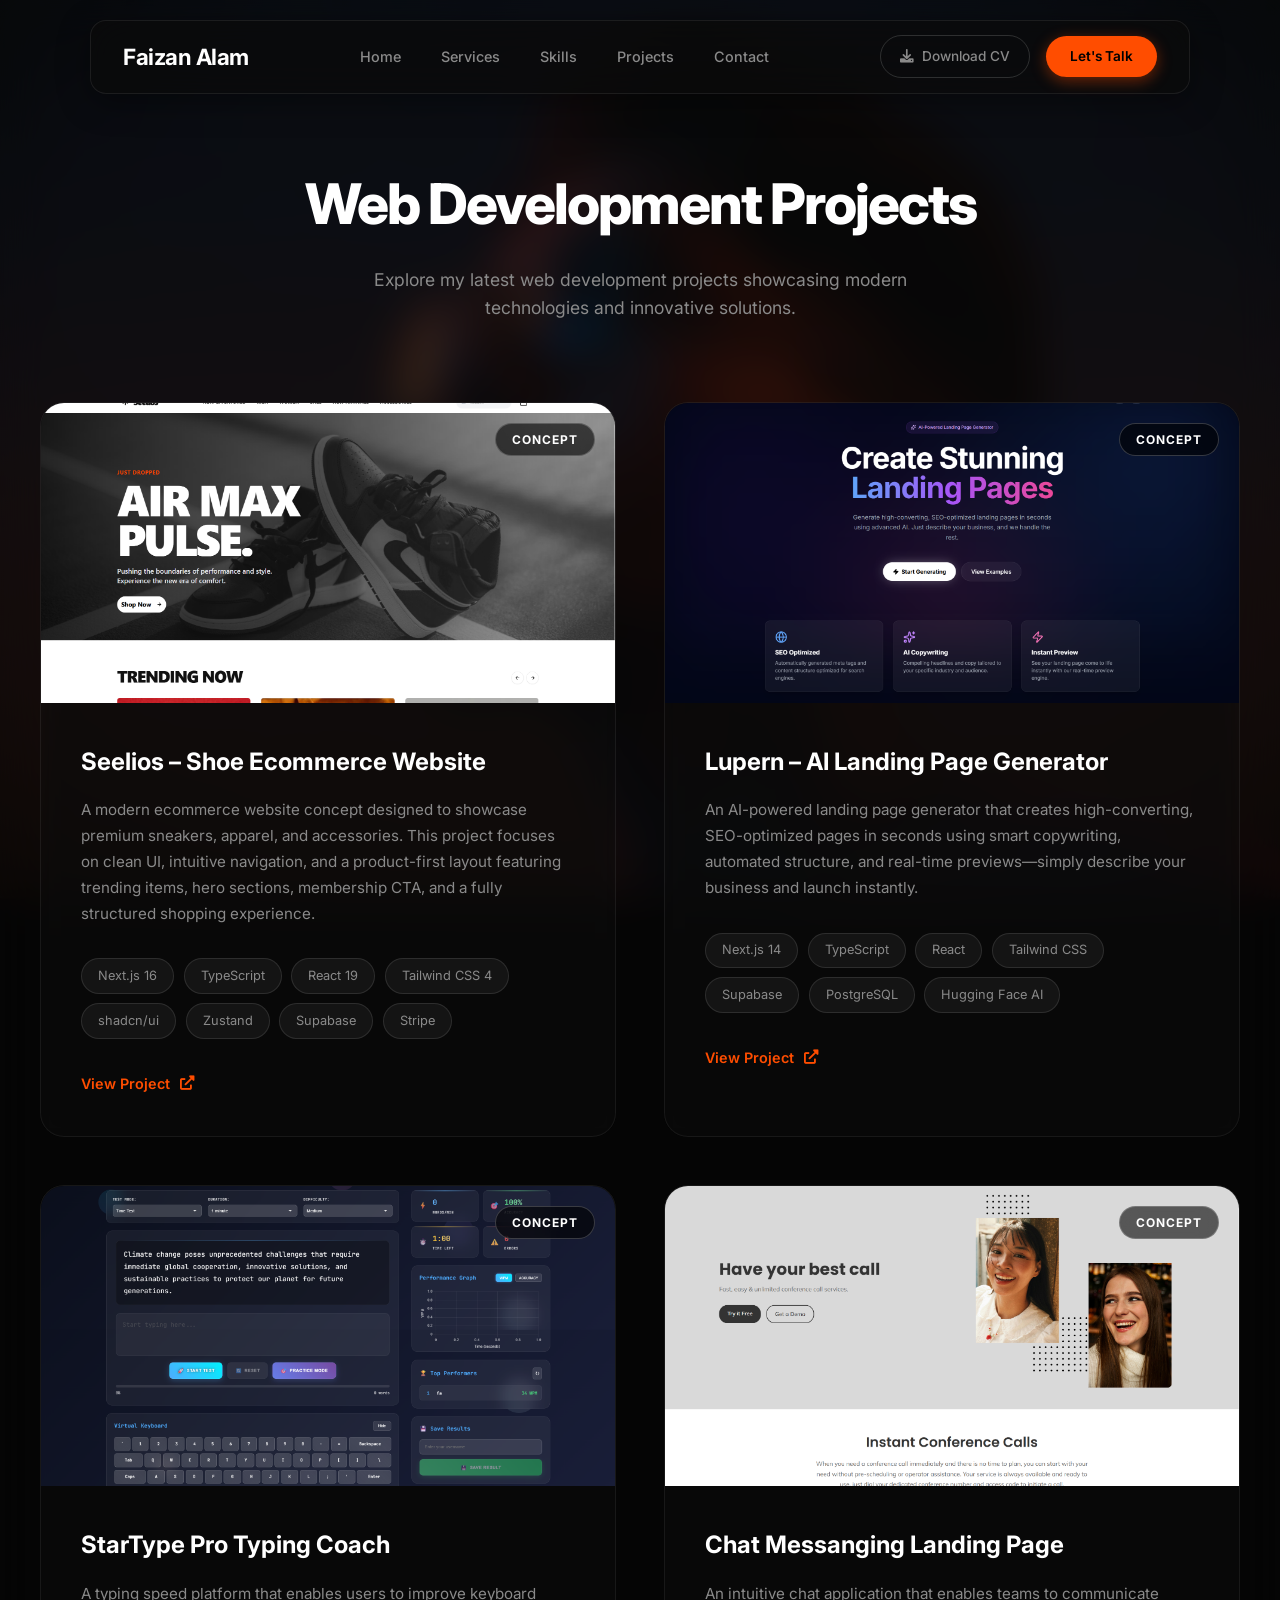
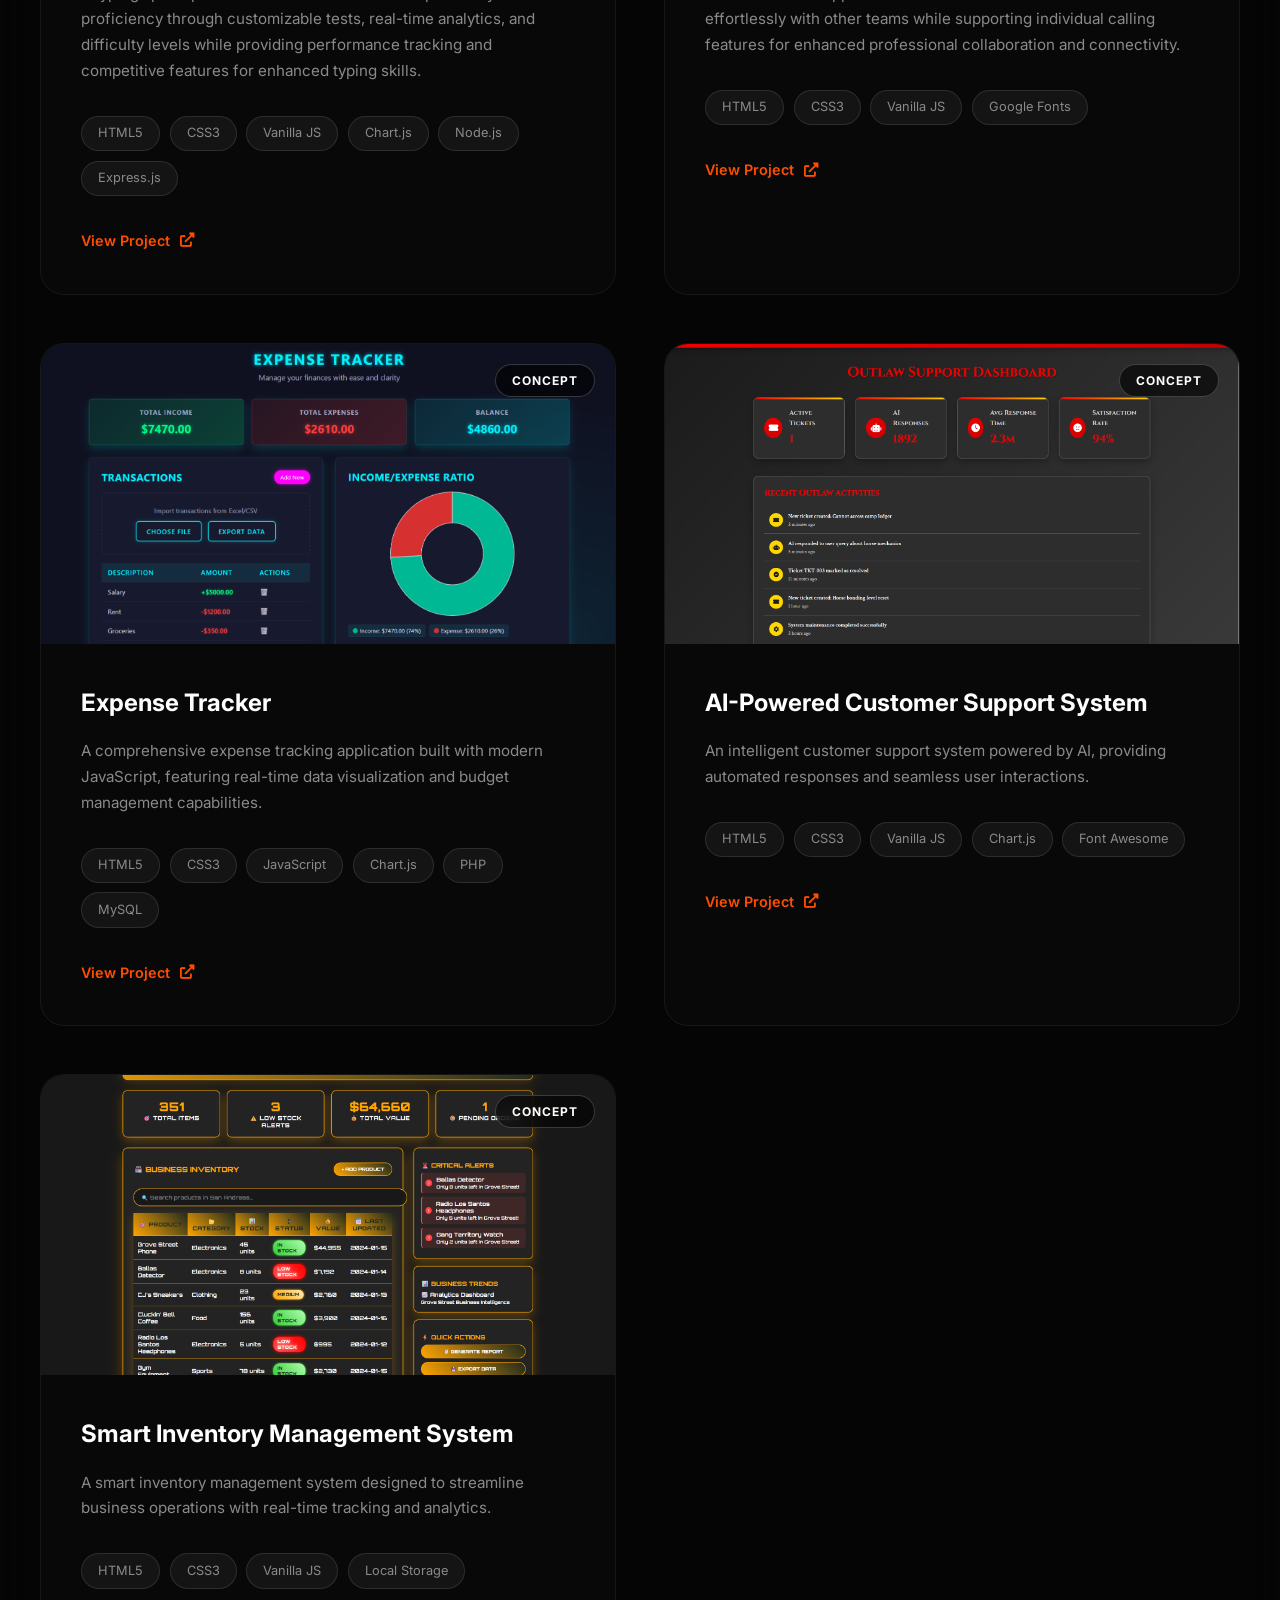
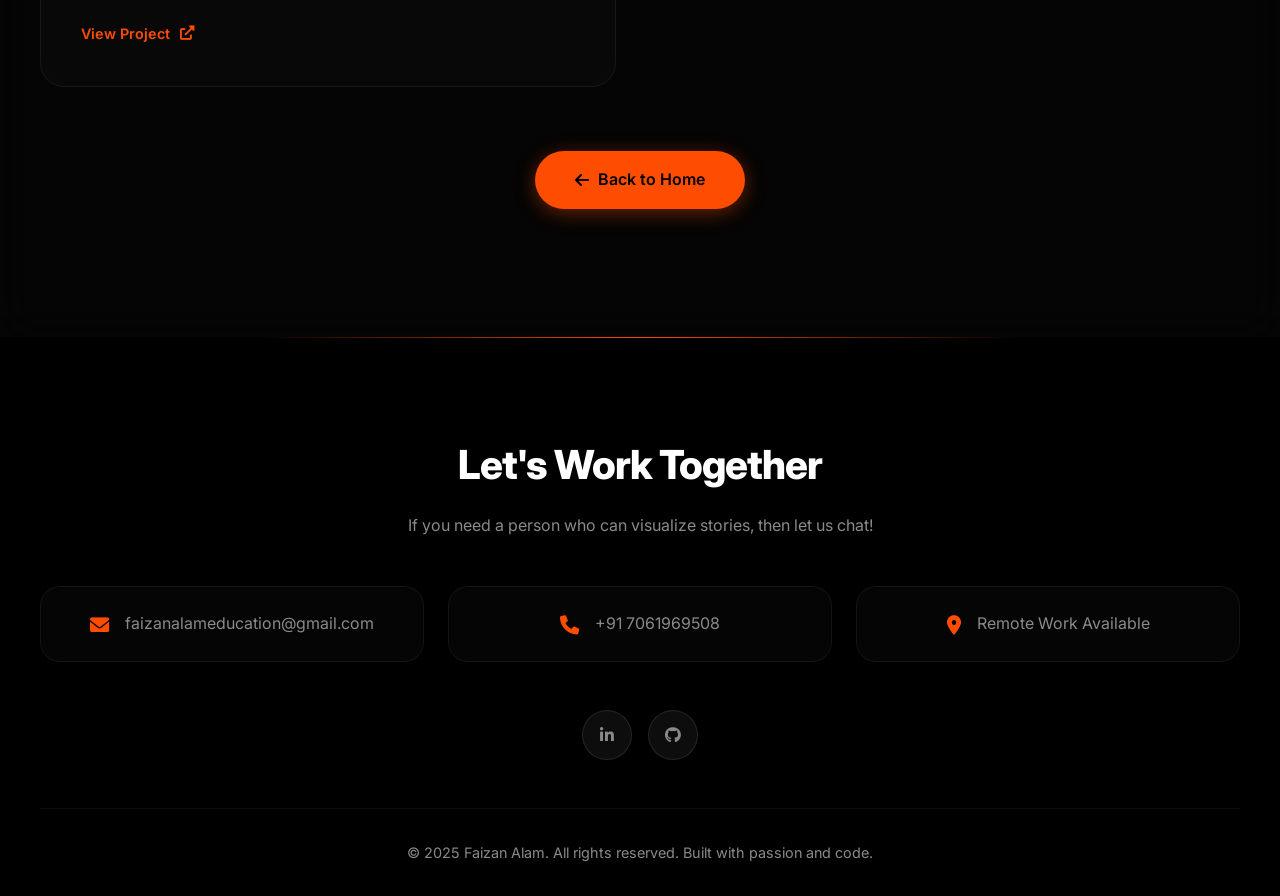
==== commit 0cb15d35: "Updated the design of the website" ====
--- a/web-projects.html
+++ b/web-projects.html
@@ -1,28 +1,46 @@
 <!DOCTYPE html>
 <html lang="en">
+
 <head>
     <meta charset="UTF-8">
     <meta name="viewport" content="width=device-width, initial-scale=1.0">
-    <meta name="keywords" content="website designer near me, freelance web developer, web design company, web designers near me">
+    <meta name="keywords"
+        content="website designer near me, freelance web developer, web design company, web designers near me">
     <title>Web Development Projects - Faizan Alam</title>
     <link href="https://cdnjs.cloudflare.com/ajax/libs/font-awesome/6.0.0/css/all.min.css" rel="stylesheet">
-    <link href="https://fonts.googleapis.com/css2?family=Inter:wght@100;200;300;400;500;600;700;800;900&display=swap" rel="stylesheet">
+    <link href="https://fonts.googleapis.com/css2?family=Inter:wght@100;200;300;400;500;600;700;800;900&display=swap"
+        rel="stylesheet">
     <style>
+        /* ========================================
+           CINEMATIC DESIGN SYSTEM
+           ======================================== */
         :root {
-            --primary-color: #6366f1;
-            --secondary-color: #8b5cf6;
-            --accent-color: #f59e0b;
-            --dark-bg: #0f0f23;
-            --darker-bg: #070721;
-            --card-bg: rgba(255, 255, 255, 0.05);
+            /* Colors */
+            --primary-color: #FF4D00;
+            --primary-glow: rgba(255, 77, 0, 0.4);
+            --primary-soft: rgba(255, 77, 0, 0.1);
+            --bg-color: #050505;
+            --bg-darker: #000000;
+            --card-bg: rgba(255, 255, 255, 0.02);
+            --card-bg-hover: rgba(255, 255, 255, 0.05);
             --text-primary: #ffffff;
-            --text-secondary: #a1a1aa;
-            --gradient-1: linear-gradient(135deg, #667eea 0%, #764ba2 100%);
-            --gradient-2: linear-gradient(135deg, #f093fb 0%, #f5576c 100%);
-            --gradient-3: linear-gradient(135deg, #4facfe 0%, #00f2fe 100%);
-            --gradient-4: linear-gradient(135deg, #43e97b 0%, #38f9d7 100%);
-            --shadow-xl: 0 25px 50px -12px rgba(0, 0, 0, 0.25);
-            --shadow-glow: 0 0 40px rgba(99, 102, 241, 0.3);
+            --text-secondary: #8a8a8a;
+            --glass-border: 1px solid rgba(255, 255, 255, 0.06);
+            --glass-border-hover: 1px solid rgba(255, 77, 0, 0.5);
+
+            /* Typography */
+            --font-main: 'Inter', -apple-system, BlinkMacSystemFont, sans-serif;
+
+            /* Shadows */
+            --shadow-soft: 0 4px 30px rgba(0, 0, 0, 0.3);
+            --shadow-glow: 0 0 40px var(--primary-glow);
+            --shadow-card: 0 8px 32px rgba(0, 0, 0, 0.4);
+
+            /* Animations */
+            --ease-out-expo: cubic-bezier(0.16, 1, 0.3, 1);
+            --ease-out-quint: cubic-bezier(0.22, 1, 0.36, 1);
+            --transition-smooth: all 0.5s var(--ease-out-expo);
+            --transition-fast: all 0.3s var(--ease-out-quint);
         }
 
         * {
@@ -31,89 +49,167 @@
             box-sizing: border-box;
         }
 
-        html, body {
-            font-family: 'Inter', -apple-system, BlinkMacSystemFont, sans-serif;
+        html {
+            scroll-behavior: smooth;
+        }
+
+        body {
+            font-family: var(--font-main);
+            background-color: var(--bg-color);
+            color: var(--text-primary);
+            overflow-x: hidden;
             line-height: 1.6;
-            color: var(--text-primary);
-            background: var(--dark-bg);
-            overflow-x: hidden;
-            width: 100%;
-        }
-
-        /* Animated Background */
-        .animated-bg {
+        }
+
+        /* Fixed Parallax Background */
+        #parallax-bg {
             position: fixed;
             top: 0;
             left: 0;
             width: 100%;
             height: 100%;
             z-index: -1;
-            background: var(--dark-bg);
-        }
-
-        .animated-bg::before {
+            background-size: cover;
+            background-position: center;
+            background-repeat: no-repeat;
+        }
+
+        #parallax-bg::after {
             content: '';
             position: absolute;
             top: 0;
             left: 0;
-            right: 0;
-            bottom: 0;
-            background: radial-gradient(circle at 20% 50%, rgba(120, 53, 246, 0.3) 0%, transparent 50%),
-                        radial-gradient(circle at 80% 20%, rgba(99, 102, 241, 0.3) 0%, transparent 50%),
-                        radial-gradient(circle at 40% 80%, rgba(139, 92, 246, 0.3) 0%, transparent 50%);
-            animation: float 20s ease-in-out infinite;
-        }
-
-        @keyframes float {
-            0%, 100% { transform: translateY(0px) rotate(0deg); }
-            33% { transform: translateY(-20px) rotate(1deg); }
-            66% { transform: translateY(10px) rotate(-1deg); }
-        }
-
-        /* Header */
+            width: 100%;
+            height: 100%;
+            background: linear-gradient(180deg,
+                    rgba(5, 5, 5, 0.3) 0%,
+                    rgba(5, 5, 5, 0.5) 50%,
+                    rgba(5, 5, 5, 0.8) 100%);
+        }
+
+        /* ========================================
+           LOADING OVERLAY
+           ======================================== */
+        .loading-overlay {
+            position: fixed;
+            top: 0;
+            left: 0;
+            width: 100%;
+            height: 100%;
+            background: var(--bg-darker);
+            z-index: 10000;
+            display: flex;
+            flex-direction: column;
+            justify-content: center;
+            align-items: center;
+            transition: opacity 0.8s var(--ease-out-expo), visibility 0.8s;
+        }
+
+        .loading-overlay.hidden {
+            opacity: 0;
+            visibility: hidden;
+            pointer-events: none;
+        }
+
+        .loading-logo {
+            font-size: 1.5rem;
+            font-weight: 700;
+            letter-spacing: 4px;
+            color: var(--text-primary);
+            margin-bottom: 2rem;
+            opacity: 0;
+            animation: fadeIn 1s var(--ease-out-expo) forwards;
+        }
+
+        .loading-bar {
+            width: 200px;
+            height: 2px;
+            background: rgba(255, 255, 255, 0.1);
+            border-radius: 2px;
+            overflow: hidden;
+        }
+
+        .loading-progress {
+            height: 100%;
+            background: linear-gradient(90deg, var(--primary-color), #ff8a50);
+            width: 0%;
+            transition: width 0.1s linear;
+        }
+
+        @keyframes fadeIn {
+            from {
+                opacity: 0;
+                transform: translateY(10px);
+            }
+
+            to {
+                opacity: 1;
+                transform: translateY(0);
+            }
+        }
+
+        /* ========================================
+           NAVBAR - GLASSMORPHISM
+           ======================================== */
         .header {
             position: fixed;
-            top: 0;
-            width: 100%;
-            background: rgba(15, 15, 35, 0.8);
+            top: 20px;
+            left: 50%;
+            transform: translateX(-50%);
+            width: 90%;
+            max-width: 1100px;
+            background: rgba(10, 10, 10, 0.7);
             backdrop-filter: blur(20px);
+            -webkit-backdrop-filter: blur(20px);
+            border: 1px solid rgba(255, 255, 255, 0.08);
+            border-radius: 16px;
+            padding: 0.9rem 2rem;
             z-index: 1000;
-            padding: 1rem 0;
-            border-bottom: 1px solid rgba(255, 255, 255, 0.1);
-            transition: all 0.3s ease;
+            box-shadow: 0 8px 32px rgba(0, 0, 0, 0.4);
+            transition: var(--transition-smooth);
+            opacity: 0;
+            animation: navSlideIn 1s var(--ease-out-expo) 0.5s forwards;
+        }
+
+        @keyframes navSlideIn {
+            from {
+                opacity: 0;
+                transform: translateX(-50%) translateY(-20px);
+            }
+
+            to {
+                opacity: 1;
+                transform: translateX(-50%) translateY(0);
+            }
         }
 
         .header.scrolled {
-            background: rgba(15, 15, 35, 0.95);
-            box-shadow: var(--shadow-xl);
+            background: rgba(10, 10, 10, 0.9);
+            box-shadow: 0 12px 40px rgba(0, 0, 0, 0.6);
         }
 
         .nav-container {
-            max-width: 1200px;
-            margin: 0 auto;
             display: flex;
             justify-content: space-between;
             align-items: center;
-            padding: 0 2rem;
         }
 
         .logo {
-            font-size: 1.8rem;
-            font-weight: 800;
-            background: var(--gradient-1);
-            -webkit-background-clip: text;
-            -webkit-text-fill-color: transparent;
-            background-clip: text;
-        }
-
-    /* Mobile Menu Button - Moved to top to avoid overriding media query */
-    .mobile-menu-btn {
-        display: none;
-        font-size: 1.5rem;
-        color: var(--text-primary);
-        cursor: pointer;
-        z-index: 1001;
-    }
+            font-size: 1.4rem;
+            font-weight: 700;
+            color: var(--text-primary);
+            letter-spacing: -0.5px;
+        }
+
+        .logo a {
+            text-decoration: none;
+            color: inherit;
+            transition: var(--transition-fast);
+        }
+
+        .logo a:hover {
+            color: var(--primary-color);
+        }
 
         .nav-menu {
             display: flex;
@@ -124,68 +220,89 @@
         .nav-menu a {
             text-decoration: none;
             color: var(--text-secondary);
+            font-size: 0.9rem;
             font-weight: 500;
             position: relative;
-            transition: all 0.3s ease;
-        }
-
-        .nav-menu a::before {
+            transition: var(--transition-fast);
+        }
+
+        .nav-menu a::after {
             content: '';
             position: absolute;
-            bottom: -5px;
+            bottom: -6px;
             left: 0;
-            width: 0;
+            width: 0%;
             height: 2px;
-            background: var(--gradient-1);
-            transition: width 0.3s ease;
+            background: var(--primary-color);
+            border-radius: 2px;
+            transition: width 0.3s var(--ease-out-expo);
         }
 
         .nav-menu a:hover {
             color: var(--text-primary);
-        }
-
-        .nav-menu a:hover::before {
+            text-shadow: 0 0 20px var(--primary-glow);
+        }
+
+        .nav-menu a:hover::after,
+        .nav-menu a.active::after {
             width: 100%;
         }
 
+        .header-buttons {
+            display: flex;
+            align-items: center;
+            gap: 1rem;
+        }
+
+        .cv-btn {
+            background: transparent;
+            color: var(--text-secondary);
+            padding: 0.6rem 1.2rem;
+            border: 1px solid rgba(255, 255, 255, 0.15);
+            border-radius: 50px;
+            text-decoration: none;
+            font-weight: 500;
+            font-size: 0.85rem;
+            transition: var(--transition-fast);
+            display: inline-flex;
+            align-items: center;
+            gap: 0.5rem;
+        }
+
+        .cv-btn:hover {
+            border-color: var(--primary-color);
+            color: var(--primary-color);
+            background: var(--primary-soft);
+        }
+
         .contact-btn {
-            background: var(--gradient-1);
-            color: white;
-            padding: 0.8rem 2rem;
+            background: var(--primary-color);
+            color: #000;
+            padding: 0.6rem 1.5rem;
             border-radius: 50px;
             text-decoration: none;
             font-weight: 600;
-            position: relative;
-            overflow: hidden;
-            transition: all 0.3s ease;
-            box-shadow: var(--shadow-glow);
-        }
-
-        .contact-btn::before {
-            content: '';
-            position: absolute;
-            top: 0;
-            left: -100%;
-            width: 100%;
-            height: 100%;
-            background: linear-gradient(90deg, transparent, rgba(255,255,255,0.2), transparent);
-            transition: left 0.5s;
-        }
-
-        .contact-btn:hover::before {
-            left: 100%;
+            font-size: 0.85rem;
+            transition: var(--transition-fast);
+            box-shadow: 0 4px 15px var(--primary-glow);
         }
 
         .contact-btn:hover {
             transform: translateY(-2px);
-            box-shadow: 0 0 60px rgba(99, 102, 241, 0.5);
-        }
-
-        /* Web Projects Section */
+            box-shadow: 0 8px 25px var(--primary-glow);
+        }
+
+        /* ========================================
+           WEB PROJECTS SECTION
+           ======================================== */
         .web-projects {
             padding: 10rem 2rem 8rem;
-            background: var(--dark-bg);
+            background: rgba(5, 5, 5, 0.6);
+            /* 40% transparency */
+            backdrop-filter: blur(20px);
+            -webkit-backdrop-filter: blur(20px);
             min-height: 100vh;
+            position: relative;
         }
 
         .projects-container {
@@ -195,20 +312,17 @@
 
         .projects-title {
             text-align: center;
-            font-size: 3.5rem;
+            font-size: clamp(2.5rem, 5vw, 3.5rem);
             font-weight: 800;
             margin-bottom: 1rem;
-            background: var(--gradient-1);
-            -webkit-background-clip: text;
-            -webkit-text-fill-color: transparent;
-            background-clip: text;
+            letter-spacing: -2px;
             opacity: 0;
             animation: slideInUp 0.8s ease-out 0.2s forwards;
         }
 
         .projects-subtitle {
             text-align: center;
-            font-size: 1.2rem;
+            font-size: 1.1rem;
             color: var(--text-secondary);
             margin-bottom: 5rem;
             max-width: 600px;
@@ -221,73 +335,96 @@
         .projects-grid {
             display: grid;
             grid-template-columns: repeat(2, 1fr);
-            gap: 2rem;
+            /* 2 Column Grid */
+            gap: 3rem;
             margin-bottom: 4rem;
-            padding: 0 1rem;
         }
 
         .project-card {
             background: var(--card-bg);
-            border-radius: 20px;
+            border: var(--glass-border);
+            border-radius: 24px;
             overflow: hidden;
-            backdrop-filter: blur(20px);
-            border: 1px solid rgba(255, 255, 255, 0.1);
-            transition: all 0.3s ease;
+            backdrop-filter: blur(10px);
+            transition: var(--transition-smooth);
             position: relative;
             opacity: 0;
             transform: translateY(50px);
             animation: slideInUp 0.8s ease-out forwards;
         }
 
-        .project-card:nth-child(1) { animation-delay: 0.6s; }
-        .project-card:nth-child(2) { animation-delay: 0.8s; }
-        .project-card:nth-child(3) { animation-delay: 1s; }
+        .project-card:nth-child(1) {
+            animation-delay: 0.6s;
+        }
+
+        .project-card:nth-child(2) {
+            animation-delay: 0.7s;
+        }
+
+        .project-card:nth-child(3) {
+            animation-delay: 0.8s;
+        }
+
+        .project-card:nth-child(4) {
+            animation-delay: 0.9s;
+        }
+
+        .project-card:nth-child(5) {
+            animation-delay: 1.0s;
+        }
+
+        .project-card:nth-child(6) {
+            animation-delay: 1.1s;
+        }
+
+        .project-card:nth-child(7) {
+            animation-delay: 1.2s;
+        }
 
         .project-card:hover {
             transform: translateY(-10px);
-            box-shadow: var(--shadow-xl);
+            background: var(--card-bg-hover);
+            border-color: rgba(255, 77, 0, 0.3);
+            box-shadow: 0 20px 50px rgba(0, 0, 0, 0.4), 0 0 40px rgba(255, 77, 0, 0.1);
         }
 
         .project-image {
             width: 100%;
-            height: 250px;
-            background: var(--gradient-1);
-            display: block;
+            height: 300px;
             position: relative;
             overflow: hidden;
+            display: flex;
+            align-items: center;
+            justify-content: center;
+            background: rgba(255, 255, 255, 0.02);
         }
 
         .project-image img {
-    width: 100% !important;
-    height: 100% !important;
-    object-fit: cover !important;
-    object-position: center;
-    display: block !important;
-    margin: 0 !important;
-    padding: 0 !important;
-}
-
-        .project-card:nth-child(2) .project-image {
-            background: var(--gradient-2);
-        }
-
-        .project-card:nth-child(3) .project-image {
-            background: var(--gradient-3);
-        }
-
-        .project-image::before {
-            content: '';
-            position: absolute;
-            top: 0;
-            left: -100%;
             width: 100%;
             height: 100%;
-            background: linear-gradient(90deg, transparent, rgba(255,255,255,0.2), transparent);
-            transition: left 0.8s;
-        }
-
-        .project-card:hover .project-image::before {
-            left: 100%;
+            object-fit: cover;
+            transition: transform 0.8s var(--ease-out-expo);
+        }
+
+        .project-card:hover .project-image img {
+            transform: scale(1.05);
+        }
+
+        .concept-tab {
+            position: absolute;
+            top: 20px;
+            right: 20px;
+            background: rgba(0, 0, 0, 0.6);
+            backdrop-filter: blur(10px);
+            color: white;
+            padding: 6px 16px;
+            border-radius: 50px;
+            font-size: 0.75rem;
+            font-weight: 700;
+            text-transform: uppercase;
+            letter-spacing: 1px;
+            border: 1px solid rgba(255, 255, 255, 0.2);
+            z-index: 10;
         }
 
         .project-content {
@@ -305,61 +442,58 @@
             color: var(--text-secondary);
             line-height: 1.7;
             margin-bottom: 2rem;
-        }
-
-        .project-link {
-            color: var(--accent-color);
-            text-decoration: none;
-            font-weight: 600;
-            display: inline-flex;
-            align-items: center;
-            gap: 0.5rem;
-            transition: all 0.3s ease;
-            padding: 0.8rem 1.5rem;
-            background: rgba(245, 158, 11, 0.1);
-            border-radius: 50px;
-            border: 1px solid rgba(245, 158, 11, 0.3);
-        }
-
-        .project-link:hover {
-            transform: translateX(5px);
-            background: rgba(245, 158, 11, 0.2);
-            box-shadow: 0 5px 20px rgba(245, 158, 11, 0.3);
+            font-size: 0.95rem;
         }
 
         .project-tech-stack {
             display: flex;
             flex-wrap: wrap;
-            gap: 0.5rem;
-            margin-bottom: 1.5rem;
+            gap: 0.6rem;
+            margin-bottom: 2rem;
         }
 
         .tech-tag {
-            background: rgba(255, 255, 255, 0.1);
+            background: rgba(255, 255, 255, 0.05);
             color: var(--text-secondary);
-            padding: 0.3rem 0.8rem;
-            border-radius: 20px;
+            padding: 0.4rem 1rem;
+            border-radius: 50px;
             font-size: 0.8rem;
             border: 1px solid rgba(255, 255, 255, 0.1);
-            transition: all 0.3s ease;
+            transition: var(--transition-fast);
         }
 
         .project-card:hover .tech-tag {
-            background: rgba(99, 102, 241, 0.1);
-            border-color: rgba(99, 102, 241, 0.3);
-            color: var(--text-primary);
+            background: rgba(255, 77, 0, 0.1);
+            border-color: rgba(255, 77, 0, 0.3);
+            color: var(--primary-color);
+        }
+
+        .project-link {
+            display: inline-flex;
+            align-items: center;
+            gap: 0.6rem;
+            color: var(--primary-color);
+            text-decoration: none;
+            font-weight: 600;
+            font-size: 0.9rem;
+            transition: var(--transition-fast);
+        }
+
+        .project-link:hover {
+            gap: 1rem;
+            text-shadow: 0 0 20px var(--primary-glow);
         }
 
         .back-button {
             text-align: center;
             margin-top: 4rem;
             opacity: 0;
-            animation: slideInUp 0.8s ease-out 1.2s forwards;
+            animation: slideInUp 0.8s ease-out 1s forwards;
         }
 
         .btn {
-            background: var(--gradient-1);
-            color: white;
+            background: var(--primary-color);
+            color: #000;
             padding: 1rem 2.5rem;
             border: none;
             border-radius: 50px;
@@ -367,20 +501,21 @@
             text-decoration: none;
             display: inline-flex;
             align-items: center;
-            gap: 0.5rem;
-            transition: all 0.3s ease;
-            box-shadow: var(--shadow-glow);
+            gap: 0.6rem;
+            transition: var(--transition-fast);
+            box-shadow: 0 4px 20px var(--primary-glow);
         }
 
         .btn:hover {
             transform: translateY(-3px);
-            box-shadow: 0 0 60px rgba(99, 102, 241, 0.5);
-        }
-
-        /* Footer */
+            box-shadow: 0 8px 30px var(--primary-glow);
+        }
+
+        /* ========================================
+           FOOTER
+           ======================================== */
         .footer {
-            background: var(--darker-bg);
-            color: white;
+            background: var(--bg-darker);
             padding: 6rem 2rem 2rem;
             position: relative;
         }
@@ -389,10 +524,11 @@
             content: '';
             position: absolute;
             top: 0;
-            left: 0;
-            right: 0;
+            left: 50%;
+            transform: translateX(-50%);
+            width: 60%;
             height: 1px;
-            background: linear-gradient(90deg, transparent, rgba(255,255,255,0.3), transparent);
+            background: linear-gradient(90deg, transparent, var(--primary-color), transparent);
         }
 
         .footer-container {
@@ -402,17 +538,13 @@
         }
 
         .footer-title {
-            font-size: 3rem;
+            font-size: 2.5rem;
             font-weight: 800;
             margin-bottom: 1rem;
-            background: var(--gradient-1);
-            -webkit-background-clip: text;
-            -webkit-text-fill-color: transparent;
-            background-clip: text;
+            letter-spacing: -1px;
         }
 
         .footer-subtitle {
-            font-size: 1.2rem;
             color: var(--text-secondary);
             margin-bottom: 3rem;
         }
@@ -420,63 +552,70 @@
         .contact-info {
             display: grid;
             grid-template-columns: repeat(auto-fit, minmax(250px, 1fr));
-            gap: 2rem;
+            gap: 1.5rem;
             margin-bottom: 3rem;
         }
 
         .contact-item {
+            background: var(--card-bg);
+            border: var(--glass-border);
+            backdrop-filter: blur(10px);
+            border-radius: 20px;
+            padding: 1.5rem;
+            transition: var(--transition-smooth);
             display: flex;
             align-items: center;
             justify-content: center;
             gap: 1rem;
             color: var(--text-secondary);
-            padding: 1.5rem;
-            background: var(--card-bg);
-            border-radius: 15px;
-            backdrop-filter: blur(20px);
-            border: 1px solid rgba(255, 255, 255, 0.1);
-            transition: all 0.3s ease;
         }
 
         .contact-item:hover {
             transform: translateY(-5px);
-            box-shadow: var(--shadow-xl);
+            background: var(--card-bg-hover);
+            border-color: rgba(255, 77, 0, 0.3);
             color: var(--text-primary);
+        }
+
+        .contact-item i {
+            font-size: 1.2rem;
+            color: var(--primary-color);
         }
 
         .social-links {
             display: flex;
             justify-content: center;
-            gap: 1.5rem;
+            gap: 1rem;
             margin-bottom: 3rem;
         }
 
         .social-link {
-            width: 60px;
-            height: 60px;
-            background: var(--card-bg);
+            width: 50px;
+            height: 50px;
             border-radius: 50%;
+            background: rgba(255, 255, 255, 0.05);
+            border: 1px solid rgba(255, 255, 255, 0.1);
             display: flex;
             align-items: center;
             justify-content: center;
             color: var(--text-secondary);
             text-decoration: none;
-            backdrop-filter: blur(20px);
-            border: 1px solid rgba(255, 255, 255, 0.1);
-            transition: all 0.3s ease;
-            font-size: 1.2rem;
+            transition: var(--transition-fast);
+            backdrop-filter: blur(10px);
         }
 
         .social-link:hover {
-            background: var(--gradient-1);
-            color: white;
-            transform: translateY(-5px) scale(1.1);
-            box-shadow: var(--shadow-glow);
+            background: var(--primary-color);
+            color: #000;
+            transform: translateY(-4px);
+            box-shadow: 0 10px 30px var(--primary-glow);
+            border-color: transparent;
         }
 
         .footer-bottom {
-            border-top: 1px solid rgba(255, 255, 255, 0.1);
+            margin-top: 3rem;
             padding-top: 2rem;
+            border-top: 1px solid rgba(255, 255, 255, 0.05);
             color: var(--text-secondary);
             font-size: 0.9rem;
         }
@@ -487,6 +626,7 @@
                 opacity: 0;
                 transform: translateY(50px);
             }
+
             to {
                 opacity: 1;
                 transform: translateY(0);
@@ -495,285 +635,154 @@
 
         /* Mobile Responsive */
         @media (max-width: 768px) {
-            .nav-menu {
+            .header {
+                width: 100%;
+                top: 0;
+                border-radius: 0;
+                left: 0;
+                transform: none;
+                padding: 1rem 1.5rem;
+            }
+
+            @keyframes navSlideIn {
+                from {
+                    opacity: 0;
+                    transform: translateY(-20px);
+                }
+
+                to {
+                    opacity: 1;
+                    transform: translateY(0);
+                }
+            }
+
+            .nav-menu,
+            .header-buttons {
                 display: none;
             }
 
-            .projects-title {
-                font-size: 2.5rem;
+            .mobile-menu-btn {
+                display: block;
             }
 
             .projects-grid {
                 grid-template-columns: 1fr;
-                gap: 2rem;
-            }
-
-            .contact-info {
-                grid-template-columns: 1fr;
-            }
-
-            .footer-title {
-                font-size: 2rem;
-            }
-
-            .project-card {
-                margin: 0;
-            }
-
-            .project-image {
-                height: 200px;
-            }
-        }
-
-        @media (max-width: 480px) {
-            .projects-container {
-                padding: 0 1rem;
-            }
-
-            .project-content {
-                padding: 2rem 1.5rem;
-            }
-
-            .nav-container {
-                padding: 0 1rem;
-            }
-        }
-        
-        .concept-tab {
-    position: absolute;
-    top: 15px;
-    right: 15px;
-    background: linear-gradient(135deg, #667eea, #764ba2);
-    color: white;
-    padding: 6px 16px;
-    border-radius: 20px;
-    font-size: 11px;
-    font-weight: 700;
-    text-transform: uppercase;
-    letter-spacing: 1px;
-    box-shadow: 0 4px 15px rgba(0,0,0,0.2);
-    z-index: 10;
-    backdrop-filter: blur(10px);
-    border: 1px solid rgba(255,255,255,0.2);
-    transition: all 0.3s ease;
-}
-
-.concept-tab:hover {
-    transform: scale(1.05);
-    box-shadow: 0 6px 20px rgba(0,0,0,0.3);
-}
-
-.copy-feedback {
-    background-color: #333;
-    color: white;
-    padding: 8px 12px;
-    border-radius: 4px;
-    font-size: 14px;
-    font-weight: bold;
-    pointer-events: none;
-    opacity: 0;
-    animation: fadeInOut 2s ease-in-out;
-    box-shadow: 0 2px 8px rgba(0, 0, 0, 0.2);
-}
-
-@keyframes fadeInOut {
-    0% { opacity: 0; transform: translateX(-50%) translateY(10px); }
-    20% { opacity: 1; transform: translateX(-50%) translateY(0); }
-    80% { opacity: 1; transform: translateX(-50%) translateY(0); }
-    100% { opacity: 0; transform: translateX(-50%) translateY(-10px); }
-}
-
-.copyable {
-    transition: opacity 0.2s ease;
-}
-
-.copyable:hover {
-    opacity: 0.8 !important;
-}
-
-/* Header Buttons Container */
-.header-buttons {
-    display: flex;
-    align-items: center;
-    gap: 1rem;
-}
-
-/* CV Download Button */
-.cv-btn {
-    background: transparent;
-    color: var(--text-primary);
-    padding: 0.8rem 1.8rem;
-    border: 2px solid rgba(255, 255, 255, 0.2);
-    border-radius: 50px;
-    text-decoration: none;
-    font-weight: 600;
-    display: inline-flex;
-    align-items: center;
-    gap: 0.5rem;
-    transition: all 0.3s ease;
-    backdrop-filter: blur(10px);
-    font-size: 0.9rem;
-    position: relative;
-    overflow: hidden;
-}
-
-.cv-btn::before {
-    content: '';
-    position: absolute;
-    top: 0;
-    left: -100%;
-    width: 100%;
-    height: 100%;
-    background: linear-gradient(90deg, transparent, rgba(255,255,255,0.1), transparent);
-    transition: left 0.5s;
-}
-
-.cv-btn:hover::before {
-    left: 100%;
-}
-
-.cv-btn:hover {
-    background: rgba(255, 255, 255, 0.1);
-    border-color: rgba(255, 255, 255, 0.4);
-    transform: translateY(-2px);
-    box-shadow: 0 8px 25px rgba(255, 255, 255, 0.1);
-    color: var(--text-primary);
-}
-
-.cv-btn i {
-    font-size: 0.9rem;
-}
-
-/* Mobile Responsive - Update existing mobile styles */
-@media (max-width: 768px) {
-    .nav-menu {
-        display: none;
-    }
-    
-    .mobile-menu-btn {
-        display: block;
-    }
-    
-    .header-buttons {
-        display: none;
-    }
-    
-    .cv-btn {
-        padding: 0.7rem 1.2rem;
-        font-size: 0.8rem;
-    }
-    
-    .cv-btn span {
-        display: none; /* Hide text on very small screens */
-    }
-    
-    .contact-btn {
-        padding: 0.7rem 1.5rem;
-        font-size: 0.9rem;
-    }
-    
-    /* For very small screens, show only icons */
-    @media (max-width: 480px) {
-        .cv-btn {
-            padding: 0.7rem;
-            min-width: auto;
-        }
-        
-        .cv-btn::after {
-            content: '';
-        }
-    }
-}
-
-
-
-
-    /* Mobile Menu */
-
-
-    .mobile-menu {
-        position: fixed;
-        top: 0;
-        left: 0;
-        width: 100%;
-        height: 100vh;
-        background: rgba(15, 15, 35, 0.98);
-        backdrop-filter: blur(20px);
-        z-index: 1000;
-        display: flex;
-        flex-direction: column;
-        justify-content: center;
-        align-items: center;
-        gap: 2rem;
-        transform: translateX(100%);
-        transition: transform 0.3s ease-in-out;
-    }
-
-    .mobile-menu.active {
-        transform: translateX(0);
-    }
-
-    .mobile-link {
-        font-size: 1.5rem;
-        color: var(--text-primary);
-        text-decoration: none;
-        font-weight: 600;
-        transition: color 0.3s;
-    }
-
-    .mobile-link:hover {
-        color: var(--accent-color);
-    }
-
+            }
+
+            .web-projects {
+                padding-top: 8rem;
+            }
+        }
+
+                /* Mobile Menu */
+        .mobile-menu-btn {
+            display: none;
+            color: white;
+            font-size: 1.5rem;
+            cursor: pointer;
+            background: none;
+            border: none;
+            z-index: 1001;
+            padding: 0.5rem;
+        }
+
+        @media (max-width: 768px) {
+            .mobile-menu-btn {
+                display: block !important;
+            }
+        }
+
+        .mobile-menu {
+            display: none;
+            position: fixed;
+            top: 0;
+            left: 0;
+            width: 100%;
+            height: 100vh;
+            background: rgba(0, 0, 0, 0.95);
+            backdrop-filter: blur(20px);
+            z-index: 999;
+            flex-direction: column;
+            justify-content: center;
+            align-items: center;
+            gap: 2rem;
+            opacity: 0;
+            transform: translateY(-100%);
+            transition: var(--transition-smooth);
+        }
+
+        .mobile-menu.active {
+            display: flex;
+            opacity: 1;
+            transform: translateY(0);
+        }
+
+        .mobile-link {
+            color: white;
+            text-decoration: none;
+            font-size: 1.8rem;
+            font-weight: 600;
+            transition: var(--transition-fast);
+        }
     </style>
 </head>
+
 <body>
-    <!-- Animated Background -->
-    <div class="animated-bg"></div>
-
-    <!-- Header -->
-<header class="header">
-    <div class="nav-container">
-        <div class="logo"><a href="index.html" style="text-decoration: none; color: inherit;">Faizan Alam</a></div>
-        <nav>
-            <ul class="nav-menu">
-                <li><a href="index.html">Home</a></li>
-                <li><a href="#services">Services</a></li>
-                <li><a href="#about">About</a></li>
-                <li><a href="#projects">Projects</a></li>
-                <li><a href="#skills">Skills</a></li>
-            </ul>
-        </nav>
-        <div class="header-buttons">
-            <a href="https://rxresu.me/faizanalameducation/web-developer" class="cv-btn" download>
-                <i class="fas fa-download"></i>
-                Download CV
-            </a>
-            <a href="#contact" class="contact-btn">Let's Talk</a>
+    <!-- Fixed Parallax Background -->
+    <div id="parallax-bg"></div>
+
+    <!-- Loading Overlay -->
+    <div class="loading-overlay" id="loader">
+        <div class="loading-logo">FAIZAN ALAM</div>
+        <div class="loading-bar">
+            <div class="loading-progress" id="loadingProgress"></div>
         </div>
     </div>
-</header>
-
-<div class="mobile-menu">
-    <a href="index.html" class="mobile-link" onclick="toggleMenu()">Home</a>
-    <a href="#services" class="mobile-link" onclick="toggleMenu()">Services</a>
-    <a href="#about" class="mobile-link" onclick="toggleMenu()">About</a>
-    <a href="#projects" class="mobile-link" onclick="toggleMenu()">Projects</a>
-    <a href="#skills" class="mobile-link" onclick="toggleMenu()">Skills</a>
-    <a href="https://rxresu.me/faizanalameducation/web-developer" class="mobile-link" download>Download CV</a>
-    <a href="#contact" class="mobile-link" onclick="toggleMenu()">Let's Talk</a>
-</div>
-
+
+    <!-- Header -->
+    <header class="header">
+        <div class="nav-container">
+            <div class="logo"><a href="index.html" style="text-decoration: none; color: inherit;">Faizan Alam</a></div>
+            <nav>
+                <ul class="nav-menu">
+                    <li><a href="index.html">Home</a></li>
+                    <li><a href="index.html#services">Services</a></li>
+                    <li><a href="index.html#skills">Skills</a></li>
+                    <li><a href="index.html#projects">Projects</a></li>
+                    <li><a href="index.html#contact">Contact</a></li>
+                </ul>
+            </nav>
+            <div class="mobile-menu-btn" onclick="toggleMenu()">
+                <i class="fas fa-bars"></i>
+            </div>
+            <div class="header-buttons">
+                <a href="https://rxresu.me/faizanalameducation/web-developer" class="cv-btn" target="_blank">
+                    <i class="fas fa-download"></i>
+                    Download CV
+                </a>
+                <a href="index.html#contact" class="contact-btn">Let's Talk</a>
+            </div>
+        </div>
+    </header>
+
+    <div class="mobile-menu">
+        <a href="index.html" class="mobile-link" onclick="toggleMenu()">Home</a>
+        <a href="index.html#services" class="mobile-link" onclick="toggleMenu()">Services</a>
+        <a href="index.html#skills" class="mobile-link" onclick="toggleMenu()">Skills</a>
+        <a href="index.html#projects" class="mobile-link" onclick="toggleMenu()">Projects</a>
+        <a href="index.html#contact" class="mobile-link" onclick="toggleMenu()">Contact</a>
+        <a href="https://rxresu.me/faizanalameducation/web-developer" class="cv-btn" target="_blank" style="font-size: 1.1rem; padding: 0.8rem 2rem;">`n            <i class="fas fa-download"></i> Download CV`n        </a>
+    </div>
 
     <!-- Web Projects Section -->
     <section class="web-projects">
         <div class="projects-container">
             <h2 class="projects-title">Web Development Projects</h2>
-            <p class="projects-subtitle">Explore my latest web development projects showcasing modern technologies and innovative solutions.</p>
-            
-            
+            <p class="projects-subtitle">Explore my latest web development projects showcasing modern technologies and
+                innovative solutions.</p>
+
             <div class="projects-grid">
-
+                <!-- Project 1 -->
                 <div class="project-card">
                     <div class="project-image">
                         <img src="./assets/Seelios Shoe Ecommerce Website.png" alt="Seelios – Shoe Ecommerce Website">
@@ -781,7 +790,10 @@
                     </div>
                     <div class="project-content">
                         <h3 class="project-name">Seelios – Shoe Ecommerce Website</h3>
-                        <p class="project-desc">A modern ecommerce website concept designed to showcase premium sneakers, apparel, and accessories. This project focuses on clean UI, intuitive navigation, and a product-first layout featuring trending items, hero sections, membership CTA, and a fully structured shopping experience. Built as a portfolio piece to highlight skills in UI/UX design, responsive layouts, and ecommerce-focused user flows.</p>
+                        <p class="project-desc">A modern ecommerce website concept designed to showcase premium
+                            sneakers, apparel, and accessories. This project focuses on clean UI, intuitive navigation,
+                            and a product-first layout featuring trending items, hero sections, membership CTA, and a
+                            fully structured shopping experience.</p>
                         <div class="project-tech-stack">
                             <span class="tech-tag">Next.js 16</span>
                             <span class="tech-tag">TypeScript</span>
@@ -798,14 +810,18 @@
                     </div>
                 </div>
 
+                <!-- Project 2 -->
                 <div class="project-card">
                     <div class="project-image">
-                        <img src="./assets/Lupern – AI Landing Page Generator.png" alt="Lupern - AI Landing Page Generator">
+                        <img src="./assets/Lupern – AI Landing Page Generator.png"
+                            alt="Lupern - AI Landing Page Generator">
                         <span class="concept-tab">Concept</span>
                     </div>
                     <div class="project-content">
                         <h3 class="project-name">Lupern – AI Landing Page Generator</h3>
-                        <p class="project-desc">An AI-powered landing page generator that creates high-converting, SEO-optimized pages in seconds using smart copywriting, automated structure, and real-time previews—simply describe your business and launch instantly.</p>
+                        <p class="project-desc">An AI-powered landing page generator that creates high-converting,
+                            SEO-optimized pages in seconds using smart copywriting, automated structure, and real-time
+                            previews—simply describe your business and launch instantly.</p>
                         <div class="project-tech-stack">
                             <span class="tech-tag">Next.js 14</span>
                             <span class="tech-tag">TypeScript</span>
@@ -821,55 +837,67 @@
                     </div>
                 </div>
 
-                                <div class="project-card">
-    <div class="project-image">
-        <img src="./assets/screencapture-type-speed-5fho-onrender-2025-07-30-11_33_49.png" alt="StarType Pro Typing Coach">
-        <span class="concept-tab">Concept</span>
-    </div>
-    <div class="project-content">
-        <h3 class="project-name">StarType Pro Typing Coach</h3>
-        <p class="project-desc">A typing speed platform that enables users to improve keyboard proficiency through customizable tests, real-time analytics, and difficulty levels while providing performance tracking and competitive features for enhanced typing skills.</p>
-        <div class="project-tech-stack">
-            <span class="tech-tag">HTML5</span>
-            <span class="tech-tag">CSS3</span>
-            <span class="tech-tag">Vanilla JS</span>
-            <span class="tech-tag">Chart.js</span>
-            <span class="tech-tag">Node.js</span>
-            <span class="tech-tag">Express.js</span>
-        </div>
-        <a href="https://type-speed-5fho.onrender.com/" class="project-link" target="_blank">
-            View Project <i class="fas fa-external-link-alt"></i>
-        </a>
-    </div>
-</div>
-
-                <div class="project-card">
-    <div class="project-image">
-        <img src="./assets/screencapture-file-C-Users-Faizan-Desktop-Code-Web-Developer-Projects-ChatWala-index-html-2025-05-31-19_47_48.png" alt="Chat Messanging Landing Page">
-        <span class="concept-tab">Concept</span>
-    </div>
-    <div class="project-content">
-        <h3 class="project-name">Chat Messanging Landing Page</h3>
-        <p class="project-desc">An intuitive chat application that enables teams to communicate effortlessly with other teams while supporting individual calling features for enhanced professional collaboration and connectivity.</p>
-        <div class="project-tech-stack">
-            <span class="tech-tag">HTML5</span>
-            <span class="tech-tag">CSS3</span>
-            <span class="tech-tag">Vanilla JS</span>
-            <span class="tech-tag">Google Fonts</span>
-        </div>
-        <a href="https://faizanalameducation.github.io/chatwala/" class="project-link" target="_blank">
-            View Project <i class="fas fa-external-link-alt"></i>
-        </a>
-    </div>
-</div>
+                <!-- Project 3 -->
                 <div class="project-card">
                     <div class="project-image">
-                        <img src="./assets/screencapture-faizanalameducation-github-io-Expense-Project-2025-05-31-17_58_52.png" alt="Expense Tracker">
-                                <span class="concept-tab">Concept</span>
+                        <img src="./assets/screencapture-type-speed-5fho-onrender-2025-07-30-11_33_49.png"
+                            alt="StarType Pro Typing Coach">
+                        <span class="concept-tab">Concept</span>
+                    </div>
+                    <div class="project-content">
+                        <h3 class="project-name">StarType Pro Typing Coach</h3>
+                        <p class="project-desc">A typing speed platform that enables users to improve keyboard
+                            proficiency through customizable tests, real-time analytics, and difficulty levels while
+                            providing performance tracking and competitive features for enhanced typing skills.</p>
+                        <div class="project-tech-stack">
+                            <span class="tech-tag">HTML5</span>
+                            <span class="tech-tag">CSS3</span>
+                            <span class="tech-tag">Vanilla JS</span>
+                            <span class="tech-tag">Chart.js</span>
+                            <span class="tech-tag">Node.js</span>
+                            <span class="tech-tag">Express.js</span>
+                        </div>
+                        <a href="https://type-speed-5fho.onrender.com/" class="project-link" target="_blank">
+                            View Project <i class="fas fa-external-link-alt"></i>
+                        </a>
+                    </div>
+                </div>
+
+                <!-- Project 4 -->
+                <div class="project-card">
+                    <div class="project-image">
+                        <img src="./assets/screencapture-file-C-Users-Faizan-Desktop-Code-Web-Developer-Projects-ChatWala-index-html-2025-05-31-19_47_48.png"
+                            alt="Chat Messanging Landing Page">
+                        <span class="concept-tab">Concept</span>
+                    </div>
+                    <div class="project-content">
+                        <h3 class="project-name">Chat Messanging Landing Page</h3>
+                        <p class="project-desc">An intuitive chat application that enables teams to communicate
+                            effortlessly with other teams while supporting individual calling features for enhanced
+                            professional collaboration and connectivity.</p>
+                        <div class="project-tech-stack">
+                            <span class="tech-tag">HTML5</span>
+                            <span class="tech-tag">CSS3</span>
+                            <span class="tech-tag">Vanilla JS</span>
+                            <span class="tech-tag">Google Fonts</span>
+                        </div>
+                        <a href="https://faizanalameducation.github.io/chatwala/" class="project-link" target="_blank">
+                            View Project <i class="fas fa-external-link-alt"></i>
+                        </a>
+                    </div>
+                </div>
+
+                <!-- Project 5 -->
+                <div class="project-card">
+                    <div class="project-image">
+                        <img src="./assets/screencapture-faizanalameducation-github-io-Expense-Project-2025-05-31-17_58_52.png"
+                            alt="Expense Tracker">
+                        <span class="concept-tab">Concept</span>
                     </div>
                     <div class="project-content">
                         <h3 class="project-name">Expense Tracker</h3>
-                        <p class="project-desc">A comprehensive expense tracking application built with modern JavaScript, featuring real-time data visualization and budget management capabilities.</p>
+                        <p class="project-desc">A comprehensive expense tracking application built with modern
+                            JavaScript, featuring real-time data visualization and budget management capabilities.</p>
                         <div class="project-tech-stack">
                             <span class="tech-tag">HTML5</span>
                             <span class="tech-tag">CSS3</span>
@@ -878,20 +906,23 @@
                             <span class="tech-tag">PHP</span>
                             <span class="tech-tag">MySQL</span>
                         </div>
-                        <a href="https://faizanalameducation.github.io/Expense-Project/" class="project-link" target="_blank">
+                        <a href="https://faizanalameducation.github.io/Expense-Project/" class="project-link"
+                            target="_blank">
                             View Project <i class="fas fa-external-link-alt"></i>
                         </a>
                     </div>
                 </div>
-                
+
+                <!-- Project 6 -->
                 <div class="project-card">
                     <div class="project-image">
-                        <i class="3x"><img src="./assets/ai chat.png" alt="Al-Powered Customer Support System"></i>
-                                <span class="concept-tab">Concept</span>
+                        <img src="./assets/ai chat.png" alt="Al-Powered Customer Support System">
+                        <span class="concept-tab">Concept</span>
                     </div>
                     <div class="project-content">
                         <h3 class="project-name">AI-Powered Customer Support System</h3>
-                        <p class="project-desc">An intelligent customer support system powered by AI, providing automated responses and seamless user interactions.</p>
+                        <p class="project-desc">An intelligent customer support system powered by AI, providing
+                            automated responses and seamless user interactions.</p>
                         <div class="project-tech-stack">
                             <span class="tech-tag">HTML5</span>
                             <span class="tech-tag">CSS3</span>
@@ -899,67 +930,72 @@
                             <span class="tech-tag">Chart.js</span>
                             <span class="tech-tag">Font Awesome</span>
                         </div>
-                        <a href="https://faizanalameducation.github.io/Customer-Support-System-AI/" class="project-link" target="_blank">
+                        <a href="https://faizanalameducation.github.io/Customer-Support-System-AI/" class="project-link"
+                            target="_blank">
                             View Project <i class="fas fa-external-link-alt"></i>
                         </a>
                     </div>
                 </div>
-                
+
+                <!-- Project 7 -->
                 <div class="project-card">
                     <div class="project-image">
-                        <i class="3x"><img src="./assets/grove street.png" alt=""></i>
-                                <span class="concept-tab">Concept</span>
+                        <img src="./assets/grove street.png" alt="Smart Inventory Management System">
+                        <span class="concept-tab">Concept</span>
                     </div>
                     <div class="project-content">
                         <h3 class="project-name">Smart Inventory Management System</h3>
-                        <p class="project-desc">A smart inventory management system designed to streamline business operations with real-time tracking and analytics.</p>
+                        <p class="project-desc">A smart inventory management system designed to streamline business
+                            operations with real-time tracking and analytics.</p>
                         <div class="project-tech-stack">
                             <span class="tech-tag">HTML5</span>
                             <span class="tech-tag">CSS3</span>
                             <span class="tech-tag">Vanilla JS</span>
                             <span class="tech-tag">Local Storage</span>
                         </div>
-                        <a href="https://faizanalameducation.github.io/Smart-Inventory-Management-System/" class="project-link" target="_blank">
+                        <a href="https://faizanalameducation.github.io/Smart-Inventory-Management-System/"
+                            class="project-link" target="_blank">
                             View Project <i class="fas fa-external-link-alt"></i>
                         </a>
                     </div>
                 </div>
 
             </div>
-            
+
             <div class="back-button">
-                <a href="index.html" class="btn">← Back to Portfolio</a>
+                <a href="index.html" class="btn">
+                    <i class="fas fa-arrow-left"></i> Back to Home
+                </a>
             </div>
         </div>
     </section>
 
     <!-- Footer -->
-    <footer id="contact" class="footer">
+    <footer class="footer">
         <div class="footer-container">
             <h2 class="footer-title">Let's Work Together</h2>
             <p class="footer-subtitle">If you need a person who can visualize stories, then let us chat!</p>
-            
+
             <div class="contact-info">
-    <div class="contact-item copyable" data-copy="faizanalameducation@gmail.com">
-        <i class="fas fa-envelope"></i>
-        <span>faizanalameducation@gmail.com</span>
-    </div>
-    <div class="contact-item copyable" data-copy="+917061969508">
-        <i class="fas fa-phone"></i>
-        <span>Available for consultation</span>
-    </div>
-    <div class="contact-item">
-        <i class="fas fa-map-marker-alt"></i>
-        <span>Remote Work Available</span>
-    </div>
-</div>
-
+                <div class="contact-item copyable" data-copy="faizanalameducation@gmail.com">
+                    <i class="fas fa-envelope"></i>
+                    <span>faizanalameducation@gmail.com</span>
+                </div>
+                <div class="contact-item copyable" data-copy="+917061969508">
+                    <i class="fas fa-phone"></i>
+                    <span>+91 7061969508</span>
+                </div>
+                <div class="contact-item">
+                    <i class="fas fa-map-marker-alt"></i>
+                    <span>Remote Work Available</span>
+                </div>
+            </div>
 
             <div class="social-links">
-                <a href="https://www.linkedin.com/in/faizanalamfa?utm_source=share&utm_campaign=share_via&utm_content=profile&utm_medium=android_app" class="social-link" title="LinkedIn">
+                <a href="https://www.linkedin.com/in/faizanalamfa" class="social-link" title="LinkedIn" target="_blank">
                     <i class="fab fa-linkedin-in"></i>
                 </a>
-                <a href="https://github.com/faizanalameducation" class="social-link" title="GitHub">
+                <a href="https://github.com/faizanalameducation" class="social-link" title="GitHub" target="_blank">
                     <i class="fab fa-github"></i>
                 </a>
             </div>
@@ -970,149 +1006,145 @@
         </div>
     </footer>
 
-
     <script>
-        // Header background on scroll
-        window.addEventListener('scroll', () => {
-            const header = document.querySelector('.header');
-            if (window.scrollY > 100) {
+        // ========================================
+        // PARALLAX CONFIGURATION
+        // ========================================
+        const TOTAL_FRAMES = 152;
+        const FRAME_PATH = './assets/Hero-section/frame_';
+        const FRAME_EXT = '_delay-0.04s.webp';
+
+        const parallaxBg = document.getElementById('parallax-bg');
+        const loader = document.getElementById('loader');
+        const loadingProgress = document.getElementById('loadingProgress');
+        const header = document.querySelector('.header');
+
+        let frames = [];
+        let loadedCount = 0;
+        let currentFrame = 0;
+
+        // ========================================
+        // FRAME LOADING
+        // ========================================
+        function preloadFrames() {
+            for (let i = 0; i < TOTAL_FRAMES; i++) {
+                const img = new Image();
+                const index = i.toString().padStart(3, '0');
+                img.src = `${FRAME_PATH}${index}${FRAME_EXT}`;
+
+                img.onload = () => {
+                    loadedCount++;
+                    const progress = Math.floor((loadedCount / TOTAL_FRAMES) * 100);
+                    loadingProgress.style.width = `${progress}%`;
+
+                    // Show first frame immediately when loaded
+                    if (i === 0 && parallaxBg) {
+                        updateParallaxBackground(img.src);
+                    }
+
+                    if (loadedCount === TOTAL_FRAMES) {
+                        hideLoader();
+                    }
+                };
+
+                img.onerror = () => {
+                    loadedCount++;
+                    if (loadedCount >= 10) hideLoader(); // Fallback
+                };
+
+                frames[i] = img;
+            }
+
+            // Safety timeout
+            setTimeout(() => {
+                if (!loader.classList.contains('hidden')) {
+                    hideLoader();
+                }
+            }, 5000);
+        }
+
+        function hideLoader() {
+            loader.classList.add('hidden');
+        }
+
+        function updateParallaxBackground(src) {
+            if (parallaxBg) {
+                parallaxBg.style.backgroundImage = `url('${src}')`;
+            }
+        }
+
+        // ========================================
+        // SCROLL HANDLING
+        // ========================================
+        function handleScroll() {
+            const scrollY = window.scrollY;
+
+            // Animate parallax across full page scroll
+            const scrollHeight = document.documentElement.scrollHeight - window.innerHeight;
+            const scrollFraction = Math.min(scrollY / scrollHeight, 1);
+            const frameIndex = Math.min(
+                TOTAL_FRAMES - 1,
+                Math.floor(scrollFraction * TOTAL_FRAMES)
+            );
+
+            if (frameIndex !== currentFrame && frames[frameIndex] && frames[frameIndex].complete) {
+                currentFrame = frameIndex;
+                updateParallaxBackground(frames[frameIndex].src);
+            }
+
+            // Header scroll effect
+            if (scrollY > 50) {
                 header.classList.add('scrolled');
             } else {
                 header.classList.remove('scrolled');
             }
-        });
-
-        // Smooth scrolling for navigation links
-        document.querySelectorAll('a[href^="#"]').forEach(anchor => {
-            anchor.addEventListener('click', function (e) {
-                e.preventDefault();
-                const target = document.querySelector(this.getAttribute('href'));
-                if (target) {
-                    target.scrollIntoView({
-                        behavior: 'smooth',
-                        block: 'start'
-                    });
-                }
-            });
-        });
-
-        // Add hover effects to project cards
-        document.querySelectorAll('.project-card').forEach(card => {
-            card.addEventListener('mouseenter', function() {
-                this.style.transform = 'translateY(-10px) scale(1.02)';
-            });
-            
-            card.addEventListener('mouseleave', function() {
-                this.style.transform = 'translateY(0) scale(1)';
-            });
-        });
-// Copy functionality for email and phone
-
-// Fallback copy function for older browsers
-function copyTextFallback(text) {
-    const textArea = document.createElement('textarea');
-    textArea.value = text;
-    textArea.style.position = 'fixed';
-    textArea.style.left = '-999999px';
-    textArea.style.top = '-999999px';
-    document.body.appendChild(textArea);
-    textArea.focus();
-    textArea.select();
-    
-    try {
-        document.execCommand('copy');
-        textArea.remove();
-    } catch (err) {
-        console.error('Fallback: Oops, unable to copy', err);
-        textArea.remove();
-        throw err;
-    }
-}
-
-// Show feedback to user
-function showCopyFeedback(element, message) {
-    // Create feedback element
-    const feedback = document.createElement('div');
-    feedback.textContent = message;
-    feedback.className = 'copy-feedback';
-    
-    // Position feedback
-    const rect = element.getBoundingClientRect();
-    feedback.style.position = 'fixed';
-    feedback.style.left = rect.left + (rect.width / 2) + 'px';
-    feedback.style.top = (rect.top - 40) + 'px';
-    feedback.style.transform = 'translateX(-50%)';
-    feedback.style.zIndex = '9999';
-    
-    document.body.appendChild(feedback);
-    
-    // Remove feedback after animation
-    setTimeout(() => {
-        if (feedback.parentNode) {
-            feedback.parentNode.removeChild(feedback);
-        }
-    }, 2000);
-}
-
-document.addEventListener('DOMContentLoaded', function() {
-    const copyableElements = document.querySelectorAll('.copyable');
-    
-    copyableElements.forEach(element => {
-        // Add copy icon
-        const copyIcon = document.createElement('i');
-        copyIcon.className = 'fas fa-copy copy-icon';
-        copyIcon.style.marginLeft = '8px';
-        copyIcon.style.opacity = '0';
-        copyIcon.style.transition = 'opacity 0.2s ease';
-        element.appendChild(copyIcon);
-        
-        element.addEventListener('click', async function() {
-            const textToCopy = this.getAttribute('data-copy');
-            
-            try {
-                if (navigator.clipboard && window.isSecureContext) {
-                    await navigator.clipboard.writeText(textToCopy);
-                    showCopyFeedback(this, 'Copied!');
-                } else {
-                    copyTextFallback(textToCopy);
-                    showCopyFeedback(this, 'Copied!');
-                }
-            } catch (err) {
-                console.error('Failed to copy: ', err);
-                showCopyFeedback(this, 'Copy failed!');
-            }
-        });
-        
-        element.style.cursor = 'pointer';
-        
-        element.addEventListener('mouseenter', function() {
-            copyIcon.style.opacity = '0.7';
-        });
-        
-        element.addEventListener('mouseleave', function() {
-            copyIcon.style.opacity = '0';
-        });
-    });
-});
-
-
-
-
-    </script>
-    <script>
+        }
+
+        // ========================================
+        // MOBILE MENU
+        // ========================================
         function toggleMenu() {
             const menu = document.querySelector('.mobile-menu');
             const btn = document.querySelector('.mobile-menu-btn i');
             menu.classList.toggle('active');
-            
+
             if (menu.classList.contains('active')) {
                 btn.classList.remove('fa-bars');
                 btn.classList.add('fa-times');
+                document.body.style.overflow = 'hidden';
             } else {
                 btn.classList.remove('fa-times');
                 btn.classList.add('fa-bars');
-            }
-        }
+                document.body.style.overflow = '';
+            }
+        }
+
+        // ========================================
+        // COPY TO CLIPBOARD
+        // ========================================
+        document.querySelectorAll('.copyable').forEach(item => {
+            item.addEventListener('click', function () {
+                const textToCopy = this.dataset.copy;
+                navigator.clipboard.writeText(textToCopy).then(() => {
+                    const span = this.querySelector('span');
+                    const originalText = span.textContent;
+                    span.textContent = 'Copied!';
+                    setTimeout(() => {
+                        span.textContent = originalText;
+                    }, 2000);
+                });
+            });
+            item.style.cursor = 'pointer';
+        });
+
+        // ========================================
+        // INITIALIZATION
+        // ========================================
+        window.addEventListener('scroll', handleScroll);
+
+        // Start loading
+        preloadFrames();
     </script>
 </body>
-</html>
+
+</html>
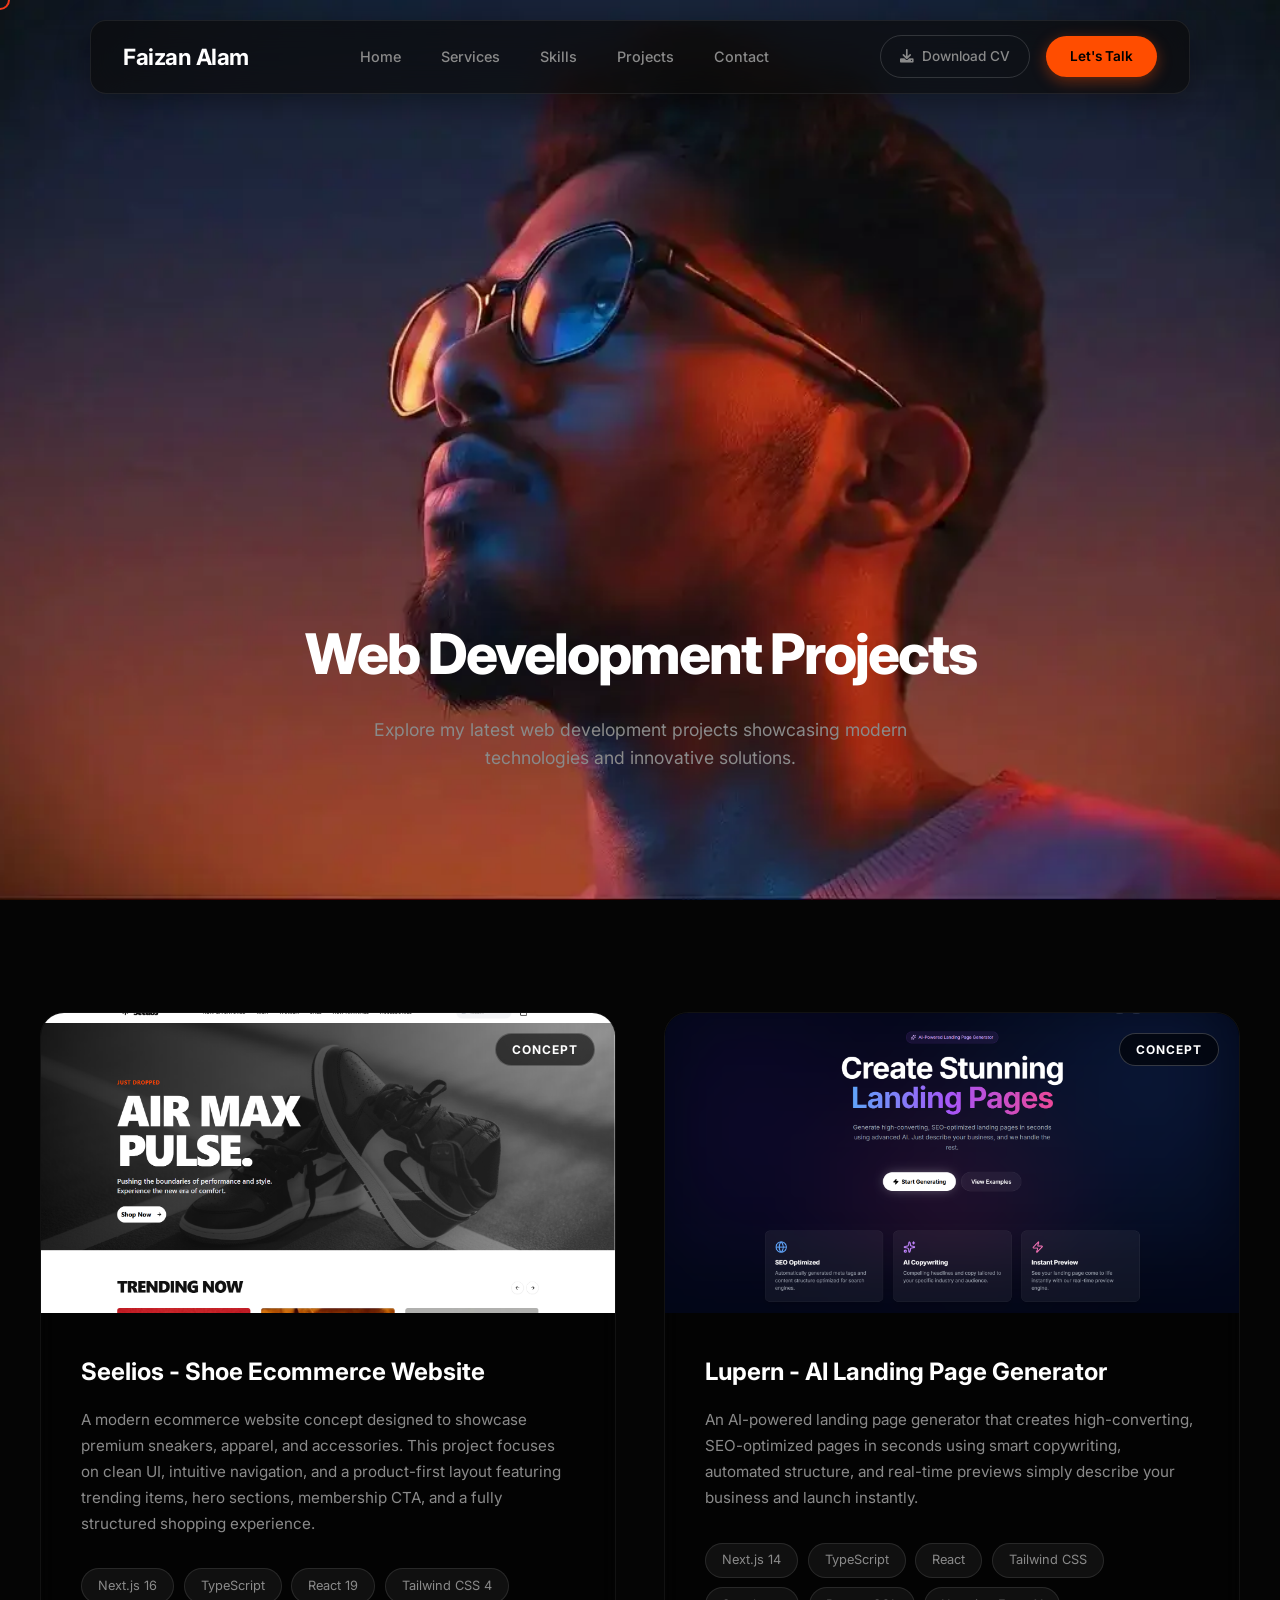
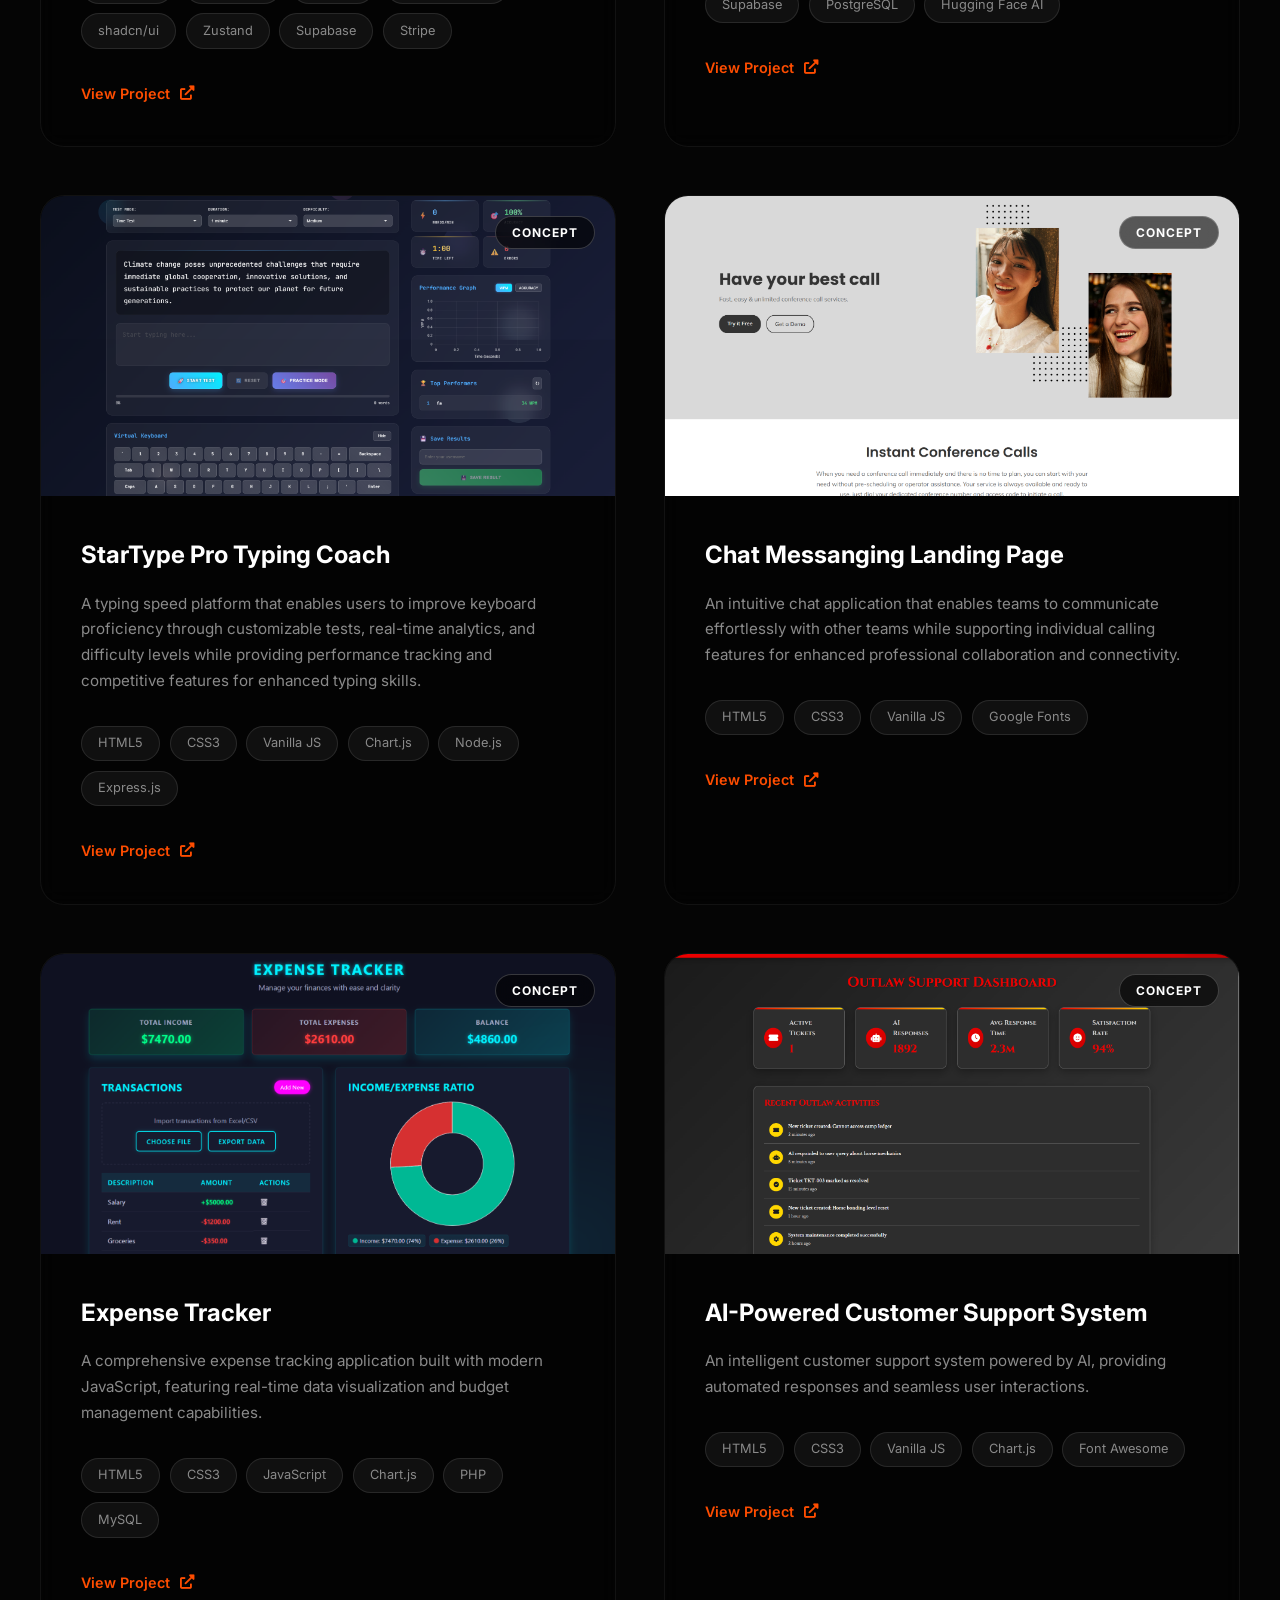
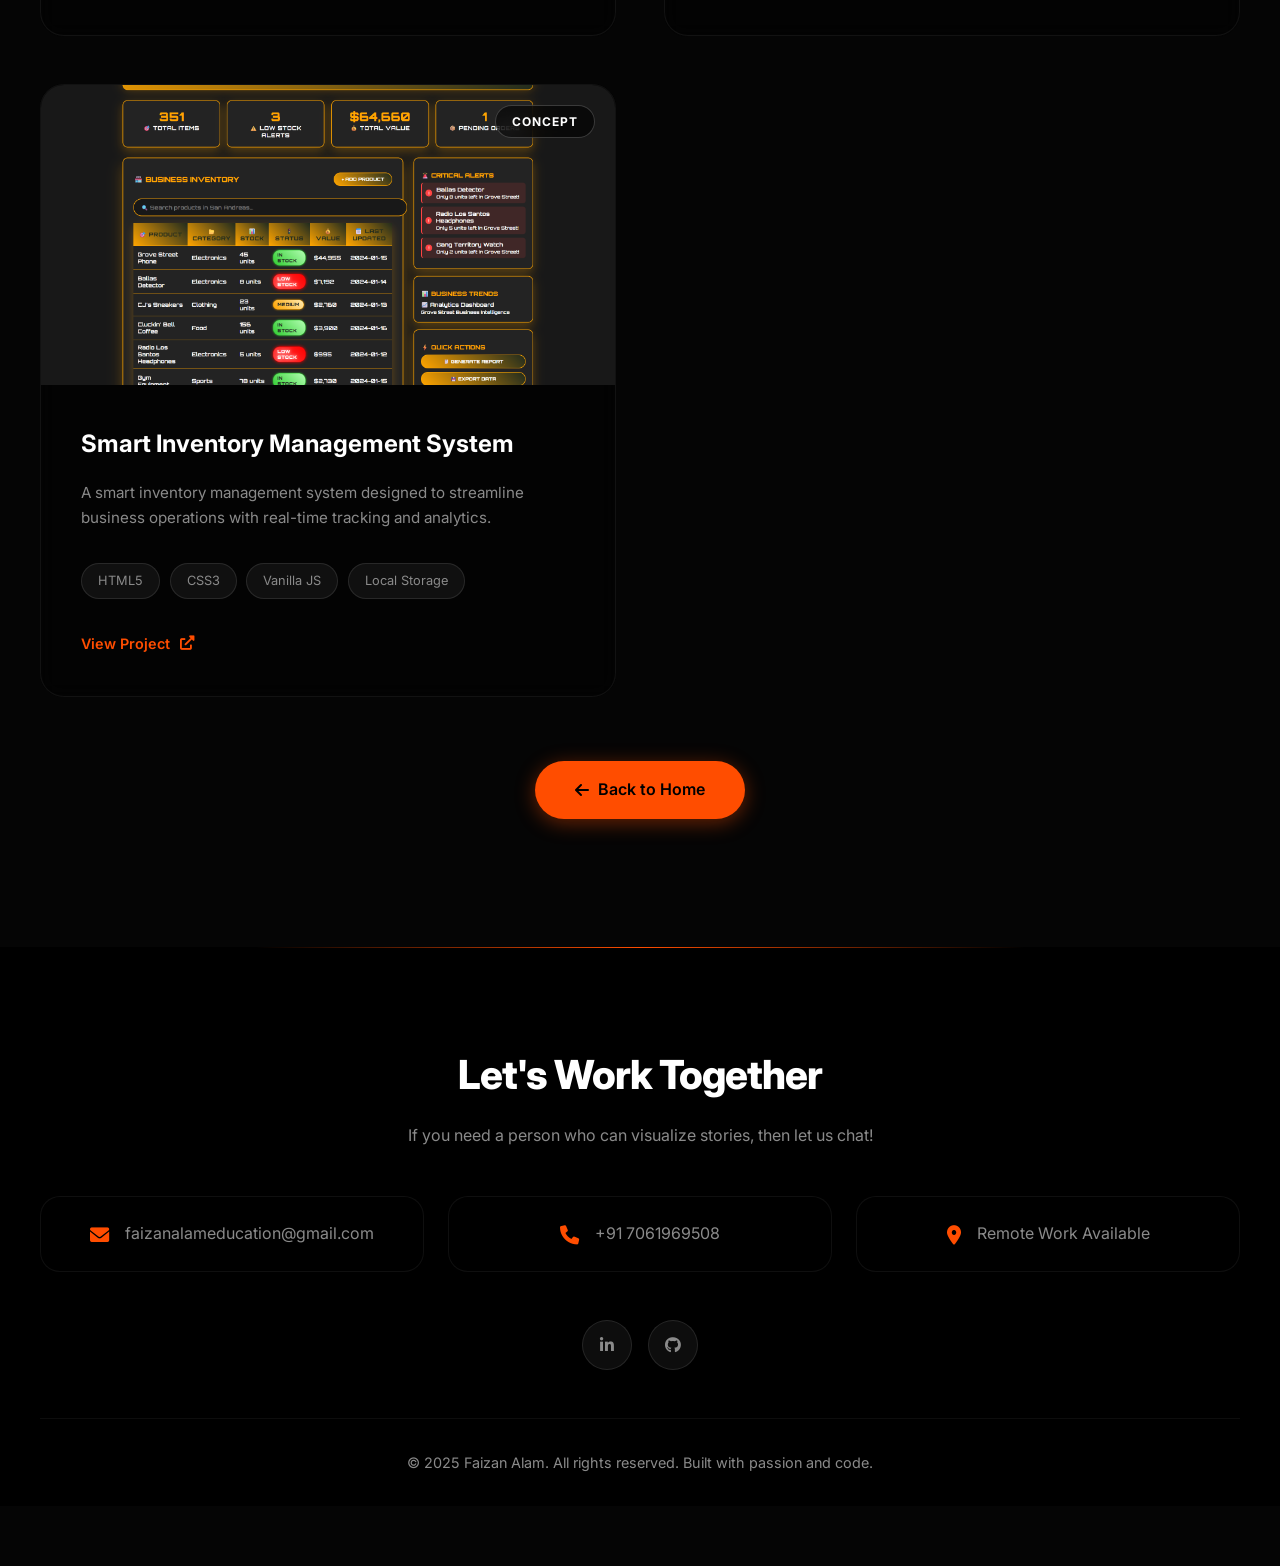
==== commit 11c7686f: "fix the website error" ====
--- a/web-projects.html
+++ b/web-projects.html
@@ -7,6 +7,8 @@
     <meta name="keywords"
         content="website designer near me, freelance web developer, web design company, web designers near me">
     <title>Web Development Projects - Faizan Alam</title>
+    <link rel="preconnect" href="https://fonts.googleapis.com">
+    <link rel="preconnect" href="https://fonts.gstatic.com" crossorigin>
     <link href="https://cdnjs.cloudflare.com/ajax/libs/font-awesome/6.0.0/css/all.min.css" rel="stylesheet">
     <link href="https://fonts.googleapis.com/css2?family=Inter:wght@100;200;300;400;500;600;700;800;900&display=swap"
         rel="stylesheet">
@@ -21,8 +23,8 @@
             --primary-soft: rgba(255, 77, 0, 0.1);
             --bg-color: #050505;
             --bg-darker: #000000;
-            --card-bg: rgba(255, 255, 255, 0.02);
-            --card-bg-hover: rgba(255, 255, 255, 0.05);
+            --card-bg: rgba(0, 0, 0, 0.3);
+            --card-bg-hover: rgba(0, 0, 0, 0.5);
             --text-primary: #ffffff;
             --text-secondary: #8a8a8a;
             --glass-border: 1px solid rgba(255, 255, 255, 0.06);
@@ -51,6 +53,16 @@
 
         html {
             scroll-behavior: smooth;
+            /* Hide scrollbar for a premium experience */
+            scrollbar-width: none;
+            /* Firefox */
+            -ms-overflow-style: none;
+            /* IE and Edge */
+        }
+
+        html::-webkit-scrollbar {
+            display: none;
+            /* Chrome, Safari, Opera */
         }
 
         body {
@@ -59,6 +71,8 @@
             color: var(--text-primary);
             overflow-x: hidden;
             line-height: 1.6;
+            cursor: none;
+            /* Hide default cursor for custom one */
         }
 
         /* Fixed Parallax Background */
@@ -297,12 +311,13 @@
            ======================================== */
         .web-projects {
             padding: 10rem 2rem 8rem;
-            background: rgba(5, 5, 5, 0.6);
-            /* 40% transparency */
-            backdrop-filter: blur(20px);
-            -webkit-backdrop-filter: blur(20px);
+            background: transparent;
+            backdrop-filter: none;
+            -webkit-backdrop-filter: none;
             min-height: 100vh;
             position: relative;
+            margin-top: 50vh;
+            /* Gap for blur transition */
         }
 
         .projects-container {
@@ -324,7 +339,7 @@
             text-align: center;
             font-size: 1.1rem;
             color: var(--text-secondary);
-            margin-bottom: 5rem;
+            margin-bottom: 15rem;
             max-width: 600px;
             margin-left: auto;
             margin-right: auto;
@@ -354,7 +369,7 @@
         }
 
         .project-card:nth-child(1) {
-            animation-delay: 0.6s;
+            animation-delay: 0.2s;
         }
 
         .project-card:nth-child(2) {
@@ -633,6 +648,17 @@
             }
         }
 
+        /* Mobile Menu Button */
+        .mobile-menu-btn {
+            display: none;
+            color: white;
+            font-size: 1.5rem;
+            cursor: pointer;
+            background: none;
+            border: none;
+            z-index: 1001;
+        }
+
         /* Mobile Responsive */
         @media (max-width: 768px) {
             .header {
@@ -671,24 +697,6 @@
 
             .web-projects {
                 padding-top: 8rem;
-            }
-        }
-
-                /* Mobile Menu */
-        .mobile-menu-btn {
-            display: none;
-            color: white;
-            font-size: 1.5rem;
-            cursor: pointer;
-            background: none;
-            border: none;
-            z-index: 1001;
-            padding: 0.5rem;
-        }
-
-        @media (max-width: 768px) {
-            .mobile-menu-btn {
-                display: block !important;
             }
         }
 
@@ -723,6 +731,16 @@
             font-size: 1.8rem;
             font-weight: 600;
             transition: var(--transition-fast);
+        }
+
+        @media (hover: none) and (pointer: coarse) {
+            body {
+                cursor: auto !important;
+            }
+
+            #custom-cursor {
+                display: none !important;
+            }
         }
     </style>
 </head>
@@ -771,7 +789,8 @@
         <a href="index.html#skills" class="mobile-link" onclick="toggleMenu()">Skills</a>
         <a href="index.html#projects" class="mobile-link" onclick="toggleMenu()">Projects</a>
         <a href="index.html#contact" class="mobile-link" onclick="toggleMenu()">Contact</a>
-        <a href="https://rxresu.me/faizanalameducation/web-developer" class="cv-btn" target="_blank" style="font-size: 1.1rem; padding: 0.8rem 2rem;">`n            <i class="fas fa-download"></i> Download CV`n        </a>
+        <a href="https://rxresu.me/faizanalameducation/web-developer" class="cv-btn" target="_blank"
+            style="font-size: 1.1rem; padding: 0.8rem 2rem;">`n <i class="fas fa-download"></i> Download CV`n </a>
     </div>
 
     <!-- Web Projects Section -->
@@ -785,11 +804,13 @@
                 <!-- Project 1 -->
                 <div class="project-card">
                     <div class="project-image">
-                        <img src="./assets/Seelios Shoe Ecommerce Website.png" alt="Seelios – Shoe Ecommerce Website">
+                        <img src="./assets/seelios-project.png" alt="Seelios - Shoe Ecommerce Website">
                         <span class="concept-tab">Concept</span>
                     </div>
                     <div class="project-content">
-                        <h3 class="project-name">Seelios – Shoe Ecommerce Website</h3>
+                        <h3 class="project-name">Seelios - Shoe Ecommerce Website</h3>
+
+
                         <p class="project-desc">A modern ecommerce website concept designed to showcase premium
                             sneakers, apparel, and accessories. This project focuses on clean UI, intuitive navigation,
                             and a product-first layout featuring trending items, hero sections, membership CTA, and a
@@ -813,15 +834,17 @@
                 <!-- Project 2 -->
                 <div class="project-card">
                     <div class="project-image">
-                        <img src="./assets/Lupern – AI Landing Page Generator.png"
-                            alt="Lupern - AI Landing Page Generator">
+                        <img src="./assets/lupern-project.png" alt="Lupern - AI Landing Page Generator">
                         <span class="concept-tab">Concept</span>
                     </div>
                     <div class="project-content">
-                        <h3 class="project-name">Lupern – AI Landing Page Generator</h3>
+                        <h3 class="project-name">Lupern - AI Landing Page Generator</h3>
+
+
                         <p class="project-desc">An AI-powered landing page generator that creates high-converting,
                             SEO-optimized pages in seconds using smart copywriting, automated structure, and real-time
-                            previews—simply describe your business and launch instantly.</p>
+                            previews simply describe your business and launch instantly.</p>
+
                         <div class="project-tech-stack">
                             <span class="tech-tag">Next.js 14</span>
                             <span class="tech-tag">TypeScript</span>
@@ -1014,6 +1037,7 @@
         const FRAME_PATH = './assets/Hero-section/frame_';
         const FRAME_EXT = '_delay-0.04s.webp';
 
+        const hero = document.querySelector('.hero');
         const parallaxBg = document.getElementById('parallax-bg');
         const loader = document.getElementById('loader');
         const loadingProgress = document.getElementById('loadingProgress');
@@ -1065,12 +1089,12 @@
 
         function hideLoader() {
             loader.classList.add('hidden');
+            drawFrame(0);
+            requestAnimationFrame(render);
         }
 
         function updateParallaxBackground(src) {
-            if (parallaxBg) {
-                parallaxBg.style.backgroundImage = `url('${src}')`;
-            }
+            // No-op for canvas
         }
 
         // ========================================
@@ -1078,18 +1102,14 @@
         // ========================================
         function handleScroll() {
             const scrollY = window.scrollY;
-
-            // Animate parallax across full page scroll
-            const scrollHeight = document.documentElement.scrollHeight - window.innerHeight;
-            const scrollFraction = Math.min(scrollY / scrollHeight, 1);
-            const frameIndex = Math.min(
-                TOTAL_FRAMES - 1,
-                Math.floor(scrollFraction * TOTAL_FRAMES)
-            );
-
-            if (frameIndex !== currentFrame && frames[frameIndex] && frames[frameIndex].complete) {
-                currentFrame = frameIndex;
-                updateParallaxBackground(frames[frameIndex].src);
+            const heroHeight = window.innerHeight;
+
+            if (scrollY < heroHeight * 1.5) {
+                const scrollFraction = Math.min(scrollY / (heroHeight * 0.7), 1);
+                targetFrame = Math.min(
+                    TOTAL_FRAMES - 1,
+                    Math.floor(scrollFraction * TOTAL_FRAMES)
+                );
             }
 
             // Header scroll effect
@@ -1120,30 +1140,208 @@
         }
 
         // ========================================
-        // COPY TO CLIPBOARD
+        // INITIALIZATION
         // ========================================
-        document.querySelectorAll('.copyable').forEach(item => {
-            item.addEventListener('click', function () {
-                const textToCopy = this.dataset.copy;
-                navigator.clipboard.writeText(textToCopy).then(() => {
-                    const span = this.querySelector('span');
-                    const originalText = span.textContent;
-                    span.textContent = 'Copied!';
-                    setTimeout(() => {
-                        span.textContent = originalText;
-                    }, 2000);
+        window.addEventListener('scroll', () => {
+            handleScroll();
+        });
+
+        // Start loading
+        preloadFrames();
+
+        // ========================================
+        // CANVAS ANIMATION OVERRIDES
+        // ========================================
+        const canvas = document.createElement('canvas');
+        canvas.id = 'parallax-bg';
+        canvas.style.position = 'fixed';
+        canvas.style.top = '0';
+        canvas.style.left = '0';
+        canvas.style.width = '100%';
+        canvas.style.height = '100%';
+        canvas.style.zIndex = '-1';
+        // Replace existing div with canvas
+        const existingBg = document.getElementById('parallax-bg');
+        if (existingBg) existingBg.replaceWith(canvas);
+
+        const ctx = canvas.getContext('2d');
+        let targetFrame = 0;
+
+        function resizeCanvas() {
+            canvas.width = window.innerWidth;
+            canvas.height = window.innerHeight;
+            if (frames[currentFrame] && frames[currentFrame].complete) {
+                drawFrame(currentFrame);
+            }
+        }
+        window.addEventListener('resize', resizeCanvas);
+        resizeCanvas();
+
+        function drawFrame(index) {
+            const img = frames[index];
+            if (!img || !img.complete) return;
+
+            const canvasRatio = canvas.width / canvas.height;
+            const imgRatio = img.width / img.height;
+            let drawWidth, drawHeight, offsetX, offsetY;
+
+            if (canvasRatio > imgRatio) {
+                drawWidth = canvas.width;
+                drawHeight = canvas.width / imgRatio;
+                offsetX = 0;
+                offsetY = (canvas.height - drawHeight) / 2;
+            } else {
+                drawWidth = canvas.height * imgRatio;
+                drawHeight = canvas.height;
+                offsetX = (canvas.width - drawWidth) / 2;
+                offsetY = 0;
+            }
+
+            ctx.clearRect(0, 0, canvas.width, canvas.height);
+            ctx.drawImage(img, offsetX, offsetY, drawWidth, drawHeight);
+        }
+
+        function render() {
+            if (currentFrame !== targetFrame) {
+                currentFrame = targetFrame;
+            }
+            drawFrame(currentFrame);
+            requestAnimationFrame(render);
+        }
+
+        resizeCanvas();
+    </script>
+
+    <script>
+        // Premium scroll effect - glass overlay and smooth content reveal
+        (function () {
+            // Custom Cursor
+            const cursor = document.createElement('div');
+            cursor.id = 'custom-cursor';
+            cursor.style.cssText = `
+                position: fixed;
+                top: 0;
+                left: 0;
+                width: 20px;
+                height: 20px;
+                border: 2px solid var(--primary-color);
+                border-radius: 50%;
+                pointer-events: none;
+                z-index: 9999;
+                transform: translate(-50%, -50%);
+                transition: width 0.3s, height 0.3s, background-color 0.3s;
+                mix-blend-mode: difference;
+            `;
+            document.body.appendChild(cursor);
+
+            document.addEventListener('mousemove', (e) => {
+                cursor.style.left = e.clientX + 'px';
+                cursor.style.top = e.clientY + 'px';
+            });
+
+            document.querySelectorAll('a, button, .project-card').forEach(el => {
+                el.addEventListener('mouseenter', () => {
+                    cursor.style.width = '50px';
+                    cursor.style.height = '50px';
+                    cursor.style.backgroundColor = 'rgba(255, 77, 0, 0.1)';
+                });
+                el.addEventListener('mouseleave', () => {
+                    cursor.style.width = '20px';
+                    cursor.style.height = '20px';
+                    cursor.style.backgroundColor = 'transparent';
                 });
             });
-            item.style.cursor = 'pointer';
-        });
+
+            // Create glass overlay element
+            const glassOverlay = document.createElement('div');
+            glassOverlay.id = 'glass-overlay';
+            glassOverlay.style.cssText = `
+                position: fixed;
+                top: 0;
+                left: 0;
+                width: 100%;
+                height: 100%;
+                z-index: 0;
+                pointer-events: none;
+                background: transparent;
+                backdrop-filter: blur(0px);
+                -webkit-backdrop-filter: blur(0px);
+                transition: backdrop-filter 0.5s ease-out;
+            `;
+            document.body.insertBefore(glassOverlay, document.body.firstChild);
+
+            const contentSections = document.querySelectorAll('.web-projects, .footer');
+
+            contentSections.forEach(section => {
+                section.style.opacity = '0';
+                section.style.transform = 'translateY(60px)';
+                section.style.transition = 'opacity 0.8s cubic-bezier(0.16, 1, 0.3, 1), transform 0.8s cubic-bezier(0.16, 1, 0.3, 1)';
+            });
+
+            function updateScrollEffects() {
+                const scrollY = window.scrollY;
+                const heroHeight = window.innerHeight;
+
+                // Start glass effect AFTER animation is mostly done (1.2x hero height)
+                const glassStart = heroHeight * 0.8;
+                const glassEnd = heroHeight * 1.3;
+
+                let blurAmount = 0;
+                let overlayOpacity = 0;
+
+                if (scrollY > glassStart) {
+                    const progress = Math.min((scrollY - glassStart) / (glassEnd - glassStart), 1);
+                    blurAmount = progress * 15; // Max 15px blur
+                    overlayOpacity = progress * 0.4; // Max 0.4 opacity
+                }
+
+                glassOverlay.style.background = `rgba(0, 0, 0, ${overlayOpacity})`;
+                glassOverlay.style.backdropFilter = `blur(${blurAmount}px)`;
+                glassOverlay.style.webkitBackdropFilter = `blur(${blurAmount}px)`;
+
+                contentSections.forEach(section => {
+                    const rect = section.getBoundingClientRect();
+                    const windowHeight = window.innerHeight;
+
+                    if (rect.top < windowHeight * 0.75) {
+                        section.style.opacity = '1';
+                        section.style.transform = 'translateY(0)';
+                    }
+                });
+            }
+
+            let ticking = false;
+            window.addEventListener('scroll', function () {
+                if (!ticking) {
+                    requestAnimationFrame(function () {
+                        updateScrollEffects();
+                        ticking = false;
+                    });
+                    ticking = true;
+                }
+            });
+
+            updateScrollEffects();
+        })();
 
         // ========================================
-        // INITIALIZATION
+        // MOBILE MENU
         // ========================================
-        window.addEventListener('scroll', handleScroll);
-
-        // Start loading
-        preloadFrames();
+        function toggleMenu() {
+            const menu = document.querySelector('.mobile-menu');
+            const btn = document.querySelector('.mobile-menu-btn i');
+            menu.classList.toggle('active');
+
+            if (menu.classList.contains('active')) {
+                btn.classList.remove('fa-bars');
+                btn.classList.add('fa-times');
+                document.body.style.overflow = 'hidden';
+            } else {
+                btn.classList.remove('fa-times');
+                btn.classList.add('fa-bars');
+                document.body.style.overflow = '';
+            }
+        }
     </script>
 </body>
 
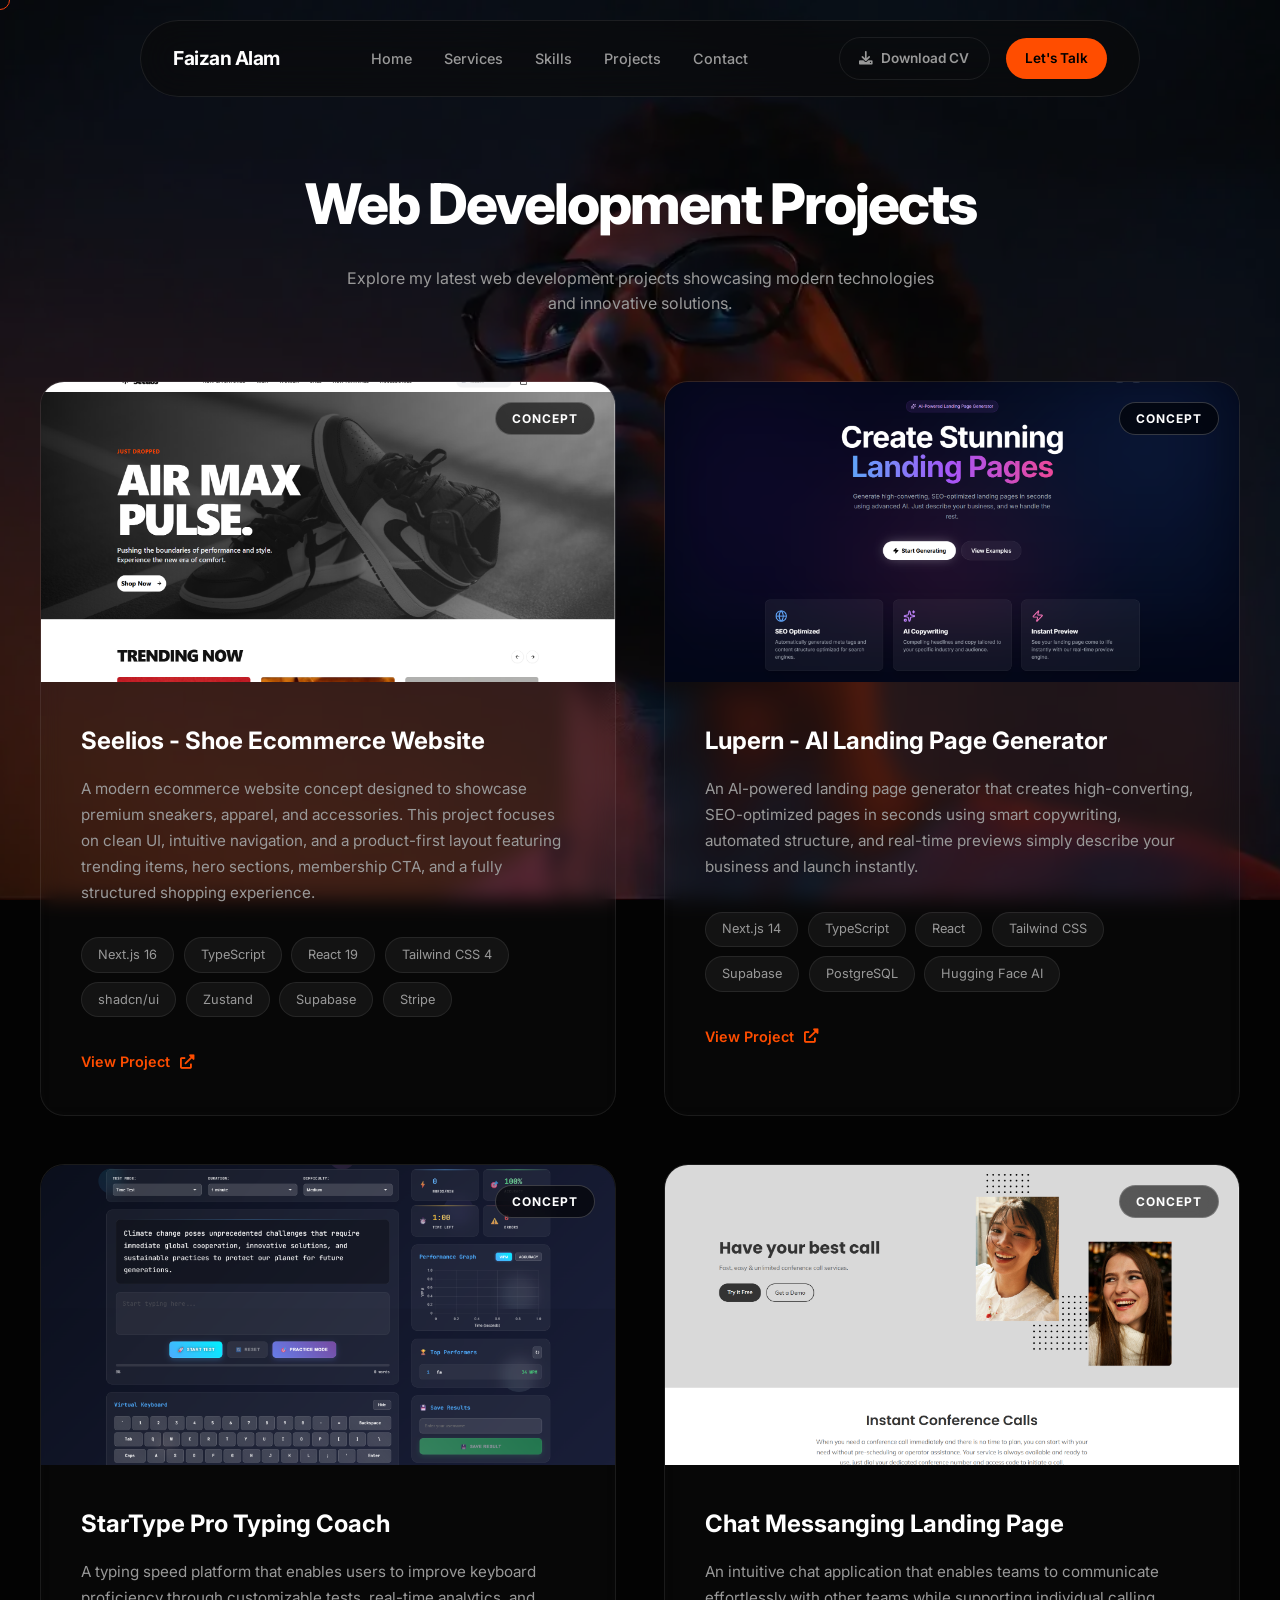
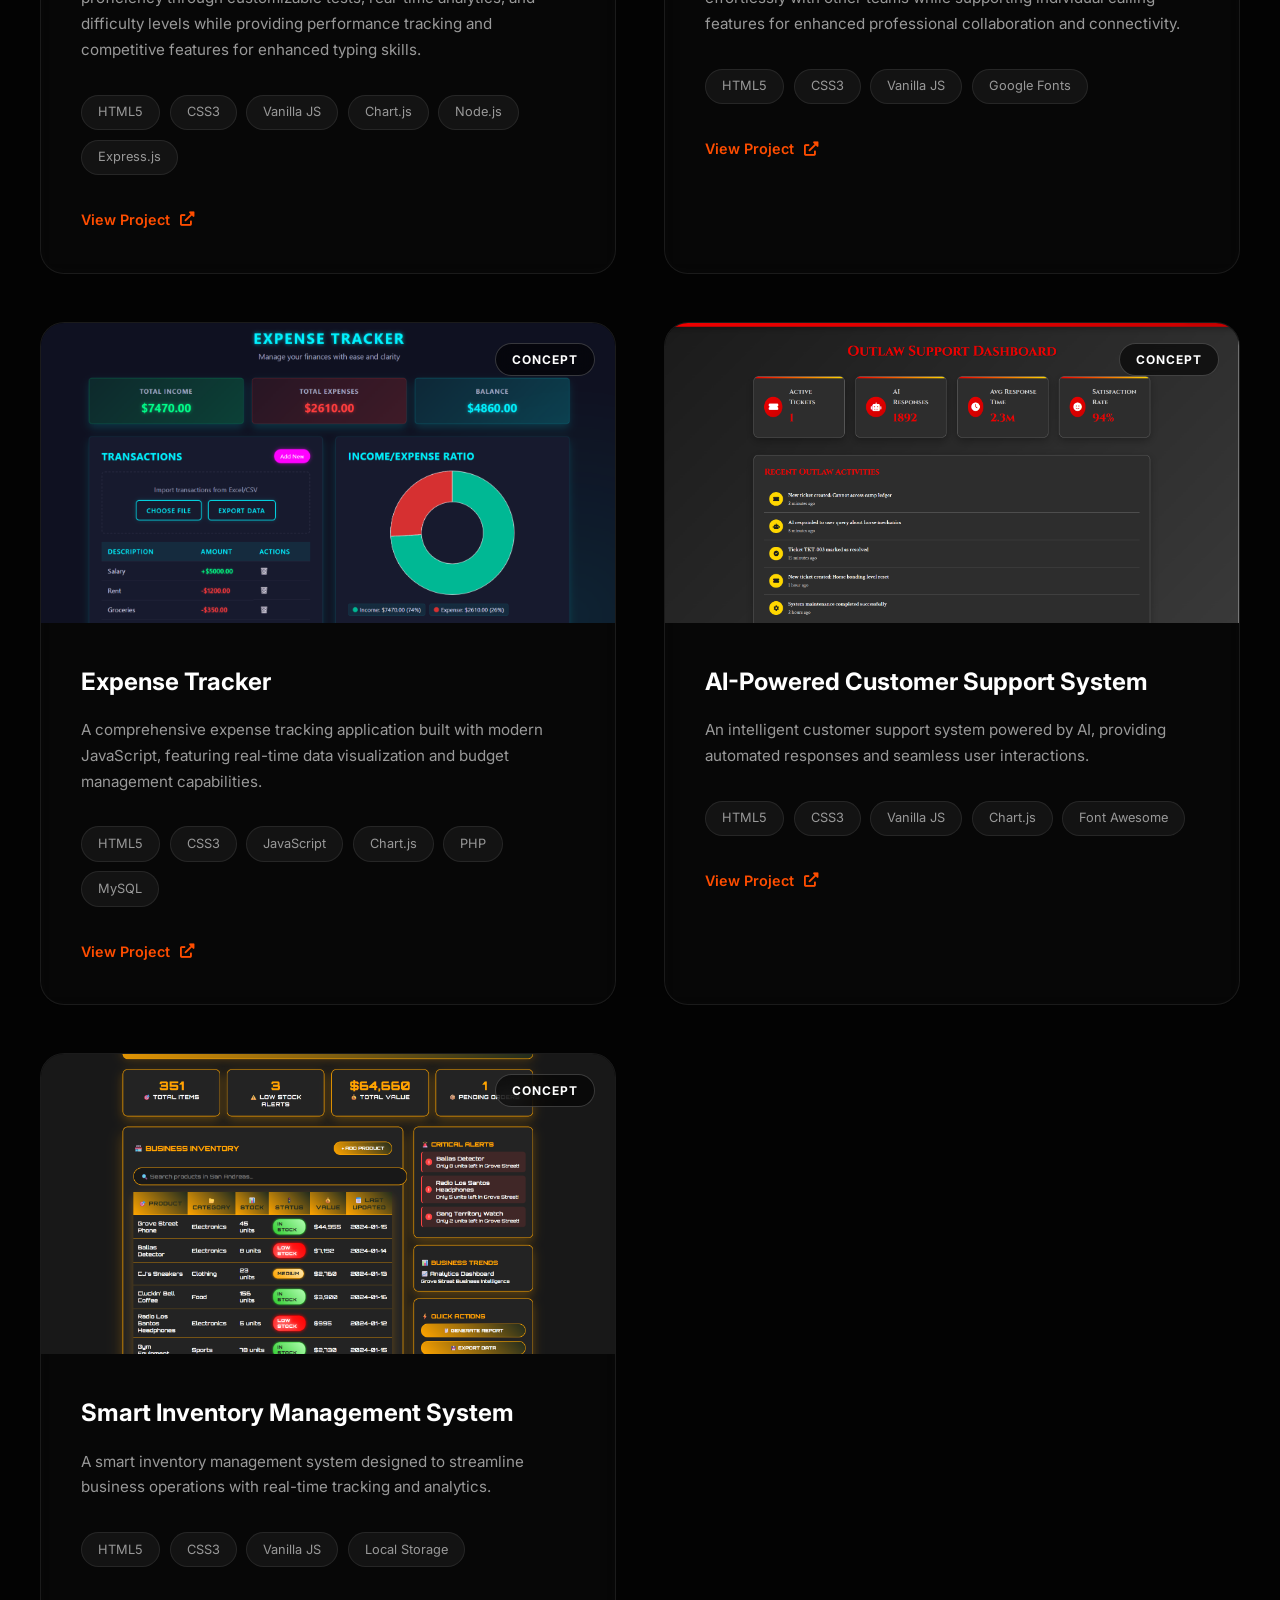
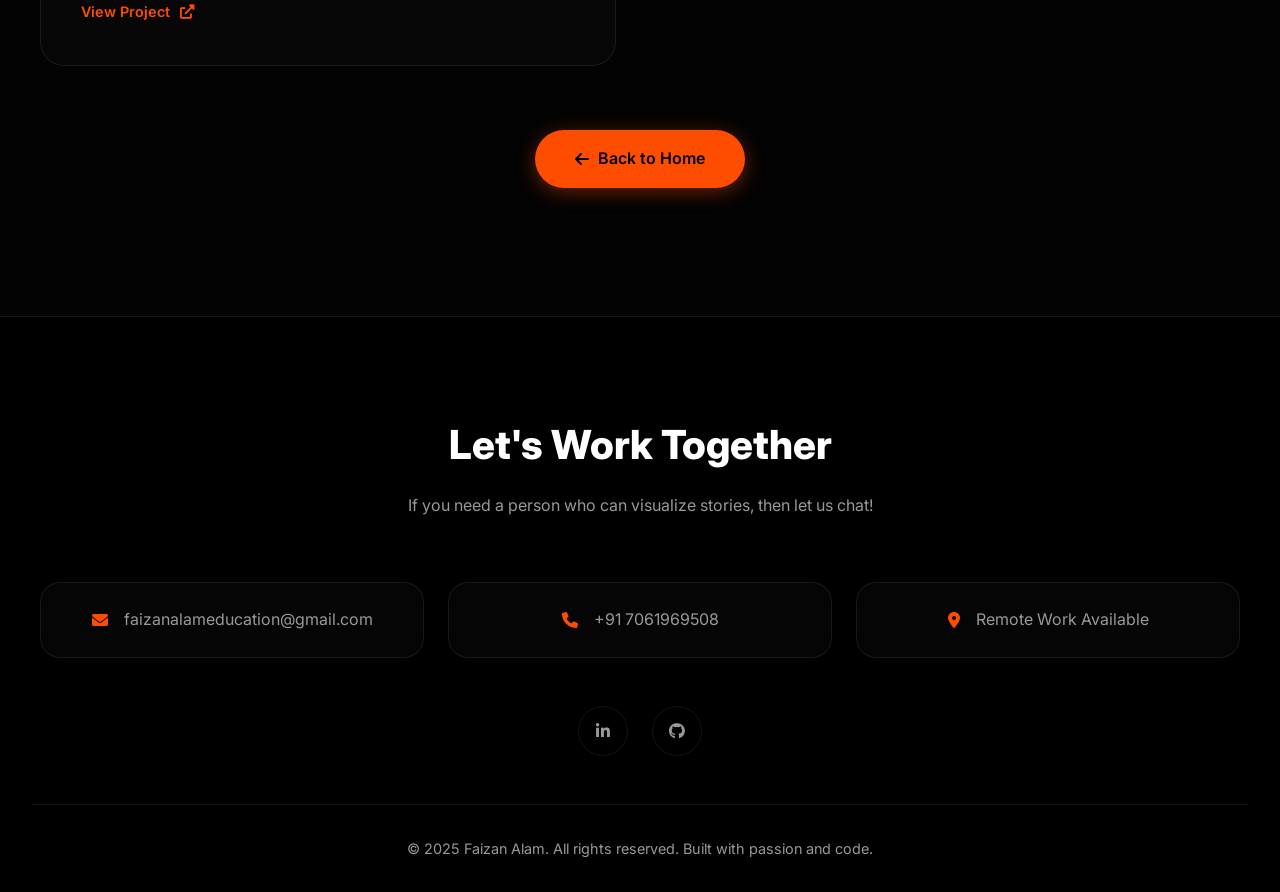
==== commit c4d87c18: "Updated the Design and Bugs" ====
--- a/web-projects.html
+++ b/web-projects.html
@@ -18,33 +18,25 @@
            ======================================== */
         :root {
             /* Colors */
+            --bg-color: #030303;
+            --bg-glass: rgba(255, 255, 255, 0.02);
             --primary-color: #FF4D00;
             --primary-glow: rgba(255, 77, 0, 0.4);
-            --primary-soft: rgba(255, 77, 0, 0.1);
-            --bg-color: #050505;
-            --bg-darker: #000000;
-            --card-bg: rgba(0, 0, 0, 0.3);
-            --card-bg-hover: rgba(0, 0, 0, 0.5);
-            --text-primary: #ffffff;
-            --text-secondary: #8a8a8a;
-            --glass-border: 1px solid rgba(255, 255, 255, 0.06);
-            --glass-border-hover: 1px solid rgba(255, 77, 0, 0.5);
+            --text-primary: #FFFFFF;
+            --text-secondary: #999999;
+            --border-glass: rgba(255, 255, 255, 0.08);
+            --border-hover: rgba(255, 77, 0, 0.3);
 
             /* Typography */
-            --font-main: 'Inter', -apple-system, BlinkMacSystemFont, sans-serif;
-
-            /* Shadows */
-            --shadow-soft: 0 4px 30px rgba(0, 0, 0, 0.3);
-            --shadow-glow: 0 0 40px var(--primary-glow);
-            --shadow-card: 0 8px 32px rgba(0, 0, 0, 0.4);
-
-            /* Animations */
-            --ease-out-expo: cubic-bezier(0.16, 1, 0.3, 1);
-            --ease-out-quint: cubic-bezier(0.22, 1, 0.36, 1);
-            --transition-smooth: all 0.5s var(--ease-out-expo);
-            --transition-fast: all 0.3s var(--ease-out-quint);
-        }
-
+            --font-main: 'Inter', sans-serif;
+
+            /* Animation */
+            --ease-cinematic: cubic-bezier(0.16, 1, 0.3, 1);
+            --transition-slow: 0.8s var(--ease-cinematic);
+            --transition-fast: 0.3s var(--ease-cinematic);
+        }
+
+        /* Reset */
         * {
             margin: 0;
             padding: 0;
@@ -53,29 +45,39 @@
 
         html {
             scroll-behavior: smooth;
-            /* Hide scrollbar for a premium experience */
             scrollbar-width: none;
-            /* Firefox */
-            -ms-overflow-style: none;
-            /* IE and Edge */
         }
 
         html::-webkit-scrollbar {
             display: none;
-            /* Chrome, Safari, Opera */
         }
 
         body {
-            font-family: var(--font-main);
             background-color: var(--bg-color);
             color: var(--text-primary);
+            font-family: var(--font-main);
+            line-height: 1.6;
             overflow-x: hidden;
-            line-height: 1.6;
             cursor: none;
-            /* Hide default cursor for custom one */
-        }
-
-        /* Fixed Parallax Background */
+        }
+
+        /* Custom Cursor */
+        #custom-cursor {
+            position: fixed;
+            top: 0;
+            left: 0;
+            width: 20px;
+            height: 20px;
+            border: 1px solid var(--primary-color);
+            border-radius: 50%;
+            pointer-events: none;
+            z-index: 9999;
+            transform: translate(-50%, -50%);
+            transition: width 0.3s, height 0.3s, background-color 0.3s;
+            mix-blend-mode: difference;
+        }
+
+        /* Parallax Background */
         #parallax-bg {
             position: fixed;
             top: 0;
@@ -83,40 +85,38 @@
             width: 100%;
             height: 100%;
             z-index: -1;
-            background-size: cover;
-            background-position: center;
-            background-repeat: no-repeat;
-        }
-
-        #parallax-bg::after {
-            content: '';
-            position: absolute;
+            opacity: 0.4;
+        }
+
+        /* Cinematic Overlay */
+        #cinematic-overlay {
+            position: fixed;
             top: 0;
             left: 0;
             width: 100%;
             height: 100%;
-            background: linear-gradient(180deg,
-                    rgba(5, 5, 5, 0.3) 0%,
-                    rgba(5, 5, 5, 0.5) 50%,
-                    rgba(5, 5, 5, 0.8) 100%);
-        }
-
-        /* ========================================
-           LOADING OVERLAY
-           ======================================== */
+            background: rgba(0, 0, 0, 0);
+            backdrop-filter: blur(0px);
+            -webkit-backdrop-filter: blur(0px);
+            pointer-events: none;
+            z-index: 0;
+            transition: background 0.1s linear, backdrop-filter 0.1s linear;
+        }
+
+        /* Loading Overlay */
         .loading-overlay {
             position: fixed;
             top: 0;
             left: 0;
             width: 100%;
             height: 100%;
-            background: var(--bg-darker);
+            background: var(--bg-color);
             z-index: 10000;
             display: flex;
             flex-direction: column;
             justify-content: center;
             align-items: center;
-            transition: opacity 0.8s var(--ease-out-expo), visibility 0.8s;
+            transition: opacity 0.8s var(--ease-cinematic), visibility 0.8s;
         }
 
         .loading-overlay.hidden {
@@ -129,10 +129,9 @@
             font-size: 1.5rem;
             font-weight: 700;
             letter-spacing: 4px;
-            color: var(--text-primary);
             margin-bottom: 2rem;
             opacity: 0;
-            animation: fadeIn 1s var(--ease-out-expo) forwards;
+            animation: fadeIn 1s var(--ease-cinematic) forwards;
         }
 
         .loading-bar {
@@ -145,61 +144,40 @@
 
         .loading-progress {
             height: 100%;
-            background: linear-gradient(90deg, var(--primary-color), #ff8a50);
+            background: var(--primary-color);
             width: 0%;
             transition: width 0.1s linear;
         }
 
         @keyframes fadeIn {
-            from {
-                opacity: 0;
-                transform: translateY(10px);
-            }
-
             to {
                 opacity: 1;
-                transform: translateY(0);
-            }
-        }
-
-        /* ========================================
-           NAVBAR - GLASSMORPHISM
-           ======================================== */
+            }
+        }
+
+        /* Navbar */
         .header {
             position: fixed;
             top: 20px;
             left: 50%;
             transform: translateX(-50%);
             width: 90%;
-            max-width: 1100px;
-            background: rgba(10, 10, 10, 0.7);
+            max-width: 1000px;
+            background: rgba(10, 10, 10, 0.6);
             backdrop-filter: blur(20px);
-            -webkit-backdrop-filter: blur(20px);
-            border: 1px solid rgba(255, 255, 255, 0.08);
-            border-radius: 16px;
-            padding: 0.9rem 2rem;
+            border: 1px solid var(--border-glass);
+            border-radius: 100px;
+            padding: 1rem 2rem;
             z-index: 1000;
-            box-shadow: 0 8px 32px rgba(0, 0, 0, 0.4);
-            transition: var(--transition-smooth);
+            transition: var(--transition-slow);
             opacity: 0;
-            animation: navSlideIn 1s var(--ease-out-expo) 0.5s forwards;
-        }
-
-        @keyframes navSlideIn {
-            from {
-                opacity: 0;
-                transform: translateX(-50%) translateY(-20px);
-            }
-
-            to {
-                opacity: 1;
-                transform: translateX(-50%) translateY(0);
-            }
+            animation: slideDown 1s var(--ease-cinematic) 0.5s forwards;
         }
 
         .header.scrolled {
-            background: rgba(10, 10, 10, 0.9);
-            box-shadow: 0 12px 40px rgba(0, 0, 0, 0.6);
+            background: rgba(5, 5, 5, 0.9);
+            border-color: rgba(255, 255, 255, 0.05);
+            box-shadow: 0 10px 40px rgba(0, 0, 0, 0.5);
         }
 
         .nav-container {
@@ -208,116 +186,129 @@
             align-items: center;
         }
 
-        .logo {
-            font-size: 1.4rem;
+        .logo a {
+            font-size: 1.2rem;
             font-weight: 700;
             color: var(--text-primary);
+            text-decoration: none;
             letter-spacing: -0.5px;
-        }
-
-        .logo a {
-            text-decoration: none;
-            color: inherit;
-            transition: var(--transition-fast);
-        }
-
-        .logo a:hover {
-            color: var(--primary-color);
         }
 
         .nav-menu {
             display: flex;
-            gap: 2.5rem;
+            gap: 2rem;
             list-style: none;
         }
 
         .nav-menu a {
+            color: var(--text-secondary);
             text-decoration: none;
-            color: var(--text-secondary);
             font-size: 0.9rem;
             font-weight: 500;
+            transition: var(--transition-fast);
             position: relative;
-            transition: var(--transition-fast);
+        }
+
+        .nav-menu a:hover {
+            color: var(--text-primary);
         }
 
         .nav-menu a::after {
             content: '';
             position: absolute;
-            bottom: -6px;
+            bottom: -4px;
             left: 0;
-            width: 0%;
-            height: 2px;
+            width: 0;
+            height: 1px;
             background: var(--primary-color);
-            border-radius: 2px;
-            transition: width 0.3s var(--ease-out-expo);
-        }
-
-        .nav-menu a:hover {
-            color: var(--text-primary);
-            text-shadow: 0 0 20px var(--primary-glow);
-        }
-
-        .nav-menu a:hover::after,
-        .nav-menu a.active::after {
+            transition: width 0.3s var(--ease-cinematic);
+        }
+
+        .nav-menu a:hover::after {
             width: 100%;
         }
 
         .header-buttons {
             display: flex;
+            gap: 1rem;
             align-items: center;
-            gap: 1rem;
-        }
-
-        .cv-btn {
-            background: transparent;
-            color: var(--text-secondary);
+        }
+
+        .cv-btn,
+        .contact-btn {
+            font-size: 0.85rem;
+            font-weight: 600;
+            text-decoration: none;
             padding: 0.6rem 1.2rem;
-            border: 1px solid rgba(255, 255, 255, 0.15);
             border-radius: 50px;
-            text-decoration: none;
-            font-weight: 500;
-            font-size: 0.85rem;
             transition: var(--transition-fast);
             display: inline-flex;
             align-items: center;
             gap: 0.5rem;
         }
 
+        .cv-btn {
+            color: var(--text-secondary);
+            border: 1px solid var(--border-glass);
+        }
+
         .cv-btn:hover {
-            border-color: var(--primary-color);
-            color: var(--primary-color);
-            background: var(--primary-soft);
+            color: var(--text-primary);
+            border-color: var(--text-primary);
         }
 
         .contact-btn {
             background: var(--primary-color);
             color: #000;
-            padding: 0.6rem 1.5rem;
-            border-radius: 50px;
-            text-decoration: none;
-            font-weight: 600;
-            font-size: 0.85rem;
-            transition: var(--transition-fast);
-            box-shadow: 0 4px 15px var(--primary-glow);
         }
 
         .contact-btn:hover {
             transform: translateY(-2px);
-            box-shadow: 0 8px 25px var(--primary-glow);
-        }
-
-        /* ========================================
-           WEB PROJECTS SECTION
-           ======================================== */
+            box-shadow: 0 0 20px var(--primary-glow);
+        }
+
+        /* Mobile Menu */
+        .mobile-menu-btn {
+            display: none;
+            color: var(--text-primary);
+            font-size: 1.5rem;
+            cursor: pointer;
+        }
+
+        .mobile-menu {
+            position: fixed;
+            top: 0;
+            left: 0;
+            width: 100%;
+            height: 100vh;
+            background: #000;
+            z-index: 999;
+            display: flex;
+            flex-direction: column;
+            justify-content: center;
+            align-items: center;
+            gap: 2rem;
+            transform: translateY(-100%);
+            transition: var(--transition-slow);
+        }
+
+        .mobile-menu.active {
+            transform: translateY(0);
+        }
+
+        .mobile-link {
+            font-size: 2rem;
+            font-weight: 700;
+            color: var(--text-primary);
+            text-decoration: none;
+        }
+
+        /* Web Projects Section */
         .web-projects {
             padding: 10rem 2rem 8rem;
-            background: transparent;
-            backdrop-filter: none;
-            -webkit-backdrop-filter: none;
             min-height: 100vh;
             position: relative;
-            margin-top: 50vh;
-            /* Gap for blur transition */
+            z-index: 10;
         }
 
         .projects-container {
@@ -326,81 +317,48 @@
         }
 
         .projects-title {
-            text-align: center;
             font-size: clamp(2.5rem, 5vw, 3.5rem);
             font-weight: 800;
+            text-align: center;
             margin-bottom: 1rem;
             letter-spacing: -2px;
             opacity: 0;
-            animation: slideInUp 0.8s ease-out 0.2s forwards;
+            animation: slideUp 1s var(--ease-cinematic) 0.2s forwards;
         }
 
         .projects-subtitle {
             text-align: center;
-            font-size: 1.1rem;
             color: var(--text-secondary);
-            margin-bottom: 15rem;
             max-width: 600px;
-            margin-left: auto;
-            margin-right: auto;
+            margin: 0 auto 4rem;
             opacity: 0;
-            animation: slideInUp 0.8s ease-out 0.4s forwards;
+            animation: slideUp 1s var(--ease-cinematic) 0.4s forwards;
         }
 
         .projects-grid {
             display: grid;
             grid-template-columns: repeat(2, 1fr);
-            /* 2 Column Grid */
             gap: 3rem;
             margin-bottom: 4rem;
         }
 
         .project-card {
-            background: var(--card-bg);
-            border: var(--glass-border);
+            background: var(--bg-glass);
+            border: 1px solid var(--border-glass);
             border-radius: 24px;
             overflow: hidden;
-            backdrop-filter: blur(10px);
-            transition: var(--transition-smooth);
+            transition: var(--transition-fast);
             position: relative;
             opacity: 0;
             transform: translateY(50px);
-            animation: slideInUp 0.8s ease-out forwards;
-        }
-
-        .project-card:nth-child(1) {
-            animation-delay: 0.2s;
-        }
-
-        .project-card:nth-child(2) {
-            animation-delay: 0.7s;
-        }
-
-        .project-card:nth-child(3) {
-            animation-delay: 0.8s;
-        }
-
-        .project-card:nth-child(4) {
-            animation-delay: 0.9s;
-        }
-
-        .project-card:nth-child(5) {
-            animation-delay: 1.0s;
-        }
-
-        .project-card:nth-child(6) {
-            animation-delay: 1.1s;
-        }
-
-        .project-card:nth-child(7) {
-            animation-delay: 1.2s;
+            animation: slideUp 1s var(--ease-cinematic) forwards;
+            backdrop-filter: blur(10px);
         }
 
         .project-card:hover {
             transform: translateY(-10px);
-            background: var(--card-bg-hover);
-            border-color: rgba(255, 77, 0, 0.3);
-            box-shadow: 0 20px 50px rgba(0, 0, 0, 0.4), 0 0 40px rgba(255, 77, 0, 0.1);
+            border-color: var(--border-hover);
+            box-shadow: 0 20px 40px rgba(0, 0, 0, 0.4);
         }
 
         .project-image {
@@ -418,7 +376,7 @@
             width: 100%;
             height: 100%;
             object-fit: cover;
-            transition: transform 0.8s var(--ease-out-expo);
+            transition: transform 0.8s var(--ease-cinematic);
         }
 
         .project-card:hover .project-image img {
@@ -473,7 +431,7 @@
             padding: 0.4rem 1rem;
             border-radius: 50px;
             font-size: 0.8rem;
-            border: 1px solid rgba(255, 255, 255, 0.1);
+            border: 1px solid var(--border-glass);
             transition: var(--transition-fast);
         }
 
@@ -496,14 +454,13 @@
 
         .project-link:hover {
             gap: 1rem;
-            text-shadow: 0 0 20px var(--primary-glow);
         }
 
         .back-button {
             text-align: center;
             margin-top: 4rem;
             opacity: 0;
-            animation: slideInUp 0.8s ease-out 1s forwards;
+            animation: slideUp 1s var(--ease-cinematic) 1s forwards;
         }
 
         .btn {
@@ -526,42 +483,25 @@
             box-shadow: 0 8px 30px var(--primary-glow);
         }
 
-        /* ========================================
-           FOOTER
-           ======================================== */
+        /* Footer */
         .footer {
-            background: var(--bg-darker);
+            background: #000;
             padding: 6rem 2rem 2rem;
+            text-align: center;
+            border-top: 1px solid var(--border-glass);
             position: relative;
-        }
-
-        .footer::before {
-            content: '';
-            position: absolute;
-            top: 0;
-            left: 50%;
-            transform: translateX(-50%);
-            width: 60%;
-            height: 1px;
-            background: linear-gradient(90deg, transparent, var(--primary-color), transparent);
-        }
-
-        .footer-container {
-            max-width: 1200px;
-            margin: 0 auto;
-            text-align: center;
+            z-index: 10;
         }
 
         .footer-title {
             font-size: 2.5rem;
             font-weight: 800;
             margin-bottom: 1rem;
-            letter-spacing: -1px;
         }
 
         .footer-subtitle {
             color: var(--text-secondary);
-            margin-bottom: 3rem;
+            margin-bottom: 4rem;
         }
 
         .contact-info {
@@ -569,15 +509,17 @@
             grid-template-columns: repeat(auto-fit, minmax(250px, 1fr));
             gap: 1.5rem;
             margin-bottom: 3rem;
+            max-width: 1200px;
+            margin-left: auto;
+            margin-right: auto;
         }
 
         .contact-item {
-            background: var(--card-bg);
-            border: var(--glass-border);
-            backdrop-filter: blur(10px);
+            background: var(--bg-glass);
+            border: 1px solid var(--border-glass);
             border-radius: 20px;
             padding: 1.5rem;
-            transition: var(--transition-smooth);
+            transition: var(--transition-fast);
             display: flex;
             align-items: center;
             justify-content: center;
@@ -587,20 +529,18 @@
 
         .contact-item:hover {
             transform: translateY(-5px);
-            background: var(--card-bg-hover);
-            border-color: rgba(255, 77, 0, 0.3);
+            border-color: var(--border-hover);
             color: var(--text-primary);
         }
 
         .contact-item i {
-            font-size: 1.2rem;
             color: var(--primary-color);
         }
 
         .social-links {
             display: flex;
             justify-content: center;
-            gap: 1rem;
+            gap: 1.5rem;
             margin-bottom: 3rem;
         }
 
@@ -608,79 +548,46 @@
             width: 50px;
             height: 50px;
             border-radius: 50%;
-            background: rgba(255, 255, 255, 0.05);
-            border: 1px solid rgba(255, 255, 255, 0.1);
+            border: 1px solid var(--border-glass);
             display: flex;
             align-items: center;
             justify-content: center;
             color: var(--text-secondary);
             text-decoration: none;
             transition: var(--transition-fast);
-            backdrop-filter: blur(10px);
         }
 
         .social-link:hover {
             background: var(--primary-color);
             color: #000;
-            transform: translateY(-4px);
-            box-shadow: 0 10px 30px var(--primary-glow);
-            border-color: transparent;
+            transform: scale(1.1);
         }
 
         .footer-bottom {
             margin-top: 3rem;
             padding-top: 2rem;
-            border-top: 1px solid rgba(255, 255, 255, 0.05);
+            border-top: 1px solid var(--border-glass);
             color: var(--text-secondary);
             font-size: 0.9rem;
         }
 
         /* Animations */
-        @keyframes slideInUp {
-            from {
-                opacity: 0;
-                transform: translateY(50px);
-            }
-
+        @keyframes slideDown {
+            to {
+                opacity: 1;
+                transform: translateX(-50%) translateY(0);
+            }
+        }
+
+        @keyframes slideUp {
             to {
                 opacity: 1;
                 transform: translateY(0);
             }
         }
 
-        /* Mobile Menu Button */
-        .mobile-menu-btn {
-            display: none;
-            color: white;
-            font-size: 1.5rem;
-            cursor: pointer;
-            background: none;
-            border: none;
-            z-index: 1001;
-        }
-
-        /* Mobile Responsive */
+        /* Responsive */
         @media (max-width: 768px) {
-            .header {
-                width: 100%;
-                top: 0;
-                border-radius: 0;
-                left: 0;
-                transform: none;
-                padding: 1rem 1.5rem;
-            }
-
-            @keyframes navSlideIn {
-                from {
-                    opacity: 0;
-                    transform: translateY(-20px);
-                }
-
-                to {
-                    opacity: 1;
-                    transform: translateY(0);
-                }
-            }
 
             .nav-menu,
             .header-buttons {
@@ -699,57 +606,14 @@
                 padding-top: 8rem;
             }
         }
-
-        .mobile-menu {
-            display: none;
-            position: fixed;
-            top: 0;
-            left: 0;
-            width: 100%;
-            height: 100vh;
-            background: rgba(0, 0, 0, 0.95);
-            backdrop-filter: blur(20px);
-            z-index: 999;
-            flex-direction: column;
-            justify-content: center;
-            align-items: center;
-            gap: 2rem;
-            opacity: 0;
-            transform: translateY(-100%);
-            transition: var(--transition-smooth);
-        }
-
-        .mobile-menu.active {
-            display: flex;
-            opacity: 1;
-            transform: translateY(0);
-        }
-
-        .mobile-link {
-            color: white;
-            text-decoration: none;
-            font-size: 1.8rem;
-            font-weight: 600;
-            transition: var(--transition-fast);
-        }
-
-        @media (hover: none) and (pointer: coarse) {
-            body {
-                cursor: auto !important;
-            }
-
-            #custom-cursor {
-                display: none !important;
-            }
-        }
     </style>
 </head>
 
 <body>
-    <!-- Fixed Parallax Background -->
-    <div id="parallax-bg"></div>
-
-    <!-- Loading Overlay -->
+    <div id="custom-cursor"></div>
+    <canvas id="parallax-bg"></canvas>
+    <div id="cinematic-overlay"></div>
+
     <div class="loading-overlay" id="loader">
         <div class="loading-logo">FAIZAN ALAM</div>
         <div class="loading-bar">
@@ -757,10 +621,9 @@
         </div>
     </div>
 
-    <!-- Header -->
     <header class="header">
         <div class="nav-container">
-            <div class="logo"><a href="index.html" style="text-decoration: none; color: inherit;">Faizan Alam</a></div>
+            <div class="logo"><a href="index.html">Faizan Alam</a></div>
             <nav>
                 <ul class="nav-menu">
                     <li><a href="index.html">Home</a></li>
@@ -775,8 +638,7 @@
             </div>
             <div class="header-buttons">
                 <a href="https://rxresu.me/faizanalameducation/web-developer" class="cv-btn" target="_blank">
-                    <i class="fas fa-download"></i>
-                    Download CV
+                    <i class="fas fa-download"></i> Download CV
                 </a>
                 <a href="index.html#contact" class="contact-btn">Let's Talk</a>
             </div>
@@ -790,10 +652,11 @@
         <a href="index.html#projects" class="mobile-link" onclick="toggleMenu()">Projects</a>
         <a href="index.html#contact" class="mobile-link" onclick="toggleMenu()">Contact</a>
         <a href="https://rxresu.me/faizanalameducation/web-developer" class="cv-btn" target="_blank"
-            style="font-size: 1.1rem; padding: 0.8rem 2rem;">`n <i class="fas fa-download"></i> Download CV`n </a>
+            style="font-size: 1.1rem; padding: 0.8rem 2rem;">
+            <i class="fas fa-download"></i> Download CV
+        </a>
     </div>
 
-    <!-- Web Projects Section -->
     <section class="web-projects">
         <div class="projects-container">
             <h2 class="projects-title">Web Development Projects</h2>
@@ -802,15 +665,13 @@
 
             <div class="projects-grid">
                 <!-- Project 1 -->
-                <div class="project-card">
+                <div class="project-card" style="animation-delay: 0.2s;">
                     <div class="project-image">
                         <img src="./assets/seelios-project.png" alt="Seelios - Shoe Ecommerce Website">
                         <span class="concept-tab">Concept</span>
                     </div>
                     <div class="project-content">
                         <h3 class="project-name">Seelios - Shoe Ecommerce Website</h3>
-
-
                         <p class="project-desc">A modern ecommerce website concept designed to showcase premium
                             sneakers, apparel, and accessories. This project focuses on clean UI, intuitive navigation,
                             and a product-first layout featuring trending items, hero sections, membership CTA, and a
@@ -832,19 +693,16 @@
                 </div>
 
                 <!-- Project 2 -->
-                <div class="project-card">
+                <div class="project-card" style="animation-delay: 0.4s;">
                     <div class="project-image">
                         <img src="./assets/lupern-project.png" alt="Lupern - AI Landing Page Generator">
                         <span class="concept-tab">Concept</span>
                     </div>
                     <div class="project-content">
                         <h3 class="project-name">Lupern - AI Landing Page Generator</h3>
-
-
                         <p class="project-desc">An AI-powered landing page generator that creates high-converting,
                             SEO-optimized pages in seconds using smart copywriting, automated structure, and real-time
                             previews simply describe your business and launch instantly.</p>
-
                         <div class="project-tech-stack">
                             <span class="tech-tag">Next.js 14</span>
                             <span class="tech-tag">TypeScript</span>
@@ -861,7 +719,7 @@
                 </div>
 
                 <!-- Project 3 -->
-                <div class="project-card">
+                <div class="project-card" style="animation-delay: 0.6s;">
                     <div class="project-image">
                         <img src="./assets/screencapture-type-speed-5fho-onrender-2025-07-30-11_33_49.png"
                             alt="StarType Pro Typing Coach">
@@ -887,7 +745,7 @@
                 </div>
 
                 <!-- Project 4 -->
-                <div class="project-card">
+                <div class="project-card" style="animation-delay: 0.8s;">
                     <div class="project-image">
                         <img src="./assets/screencapture-file-C-Users-Faizan-Desktop-Code-Web-Developer-Projects-ChatWala-index-html-2025-05-31-19_47_48.png"
                             alt="Chat Messanging Landing Page">
@@ -911,7 +769,7 @@
                 </div>
 
                 <!-- Project 5 -->
-                <div class="project-card">
+                <div class="project-card" style="animation-delay: 1.0s;">
                     <div class="project-image">
                         <img src="./assets/screencapture-faizanalameducation-github-io-Expense-Project-2025-05-31-17_58_52.png"
                             alt="Expense Tracker">
@@ -937,7 +795,7 @@
                 </div>
 
                 <!-- Project 6 -->
-                <div class="project-card">
+                <div class="project-card" style="animation-delay: 1.2s;">
                     <div class="project-image">
                         <img src="./assets/ai chat.png" alt="Al-Powered Customer Support System">
                         <span class="concept-tab">Concept</span>
@@ -961,7 +819,7 @@
                 </div>
 
                 <!-- Project 7 -->
-                <div class="project-card">
+                <div class="project-card" style="animation-delay: 1.4s;">
                     <div class="project-image">
                         <img src="./assets/grove street.png" alt="Smart Inventory Management System">
                         <span class="concept-tab">Concept</span>
@@ -982,7 +840,6 @@
                         </a>
                     </div>
                 </div>
-
             </div>
 
             <div class="back-button">
@@ -993,18 +850,17 @@
         </div>
     </section>
 
-    <!-- Footer -->
     <footer class="footer">
         <div class="footer-container">
             <h2 class="footer-title">Let's Work Together</h2>
             <p class="footer-subtitle">If you need a person who can visualize stories, then let us chat!</p>
 
             <div class="contact-info">
-                <div class="contact-item copyable" data-copy="faizanalameducation@gmail.com">
+                <div class="contact-item copyable" data-copy="faizanalameducation@gmail.com" style="cursor: pointer;">
                     <i class="fas fa-envelope"></i>
                     <span>faizanalameducation@gmail.com</span>
                 </div>
-                <div class="contact-item copyable" data-copy="+917061969508">
+                <div class="contact-item copyable" data-copy="+917061969508" style="cursor: pointer;">
                     <i class="fas fa-phone"></i>
                     <span>+91 7061969508</span>
                 </div>
@@ -1031,98 +887,212 @@
 
     <script>
         // ========================================
-        // PARALLAX CONFIGURATION
+        // CINEMATIC EXPERIENCE ENGINE
         // ========================================
-        const TOTAL_FRAMES = 152;
-        const FRAME_PATH = './assets/Hero-section/frame_';
-        const FRAME_EXT = '_delay-0.04s.webp';
-
-        const hero = document.querySelector('.hero');
-        const parallaxBg = document.getElementById('parallax-bg');
-        const loader = document.getElementById('loader');
-        const loadingProgress = document.getElementById('loadingProgress');
-        const header = document.querySelector('.header');
-
-        let frames = [];
-        let loadedCount = 0;
-        let currentFrame = 0;
-
-        // ========================================
-        // FRAME LOADING
-        // ========================================
-        function preloadFrames() {
-            for (let i = 0; i < TOTAL_FRAMES; i++) {
-                const img = new Image();
-                const index = i.toString().padStart(3, '0');
-                img.src = `${FRAME_PATH}${index}${FRAME_EXT}`;
-
-                img.onload = () => {
-                    loadedCount++;
-                    const progress = Math.floor((loadedCount / TOTAL_FRAMES) * 100);
-                    loadingProgress.style.width = `${progress}%`;
-
-                    // Show first frame immediately when loaded
-                    if (i === 0 && parallaxBg) {
-                        updateParallaxBackground(img.src);
+        document.addEventListener('DOMContentLoaded', () => {
+            // Configuration
+            const CONFIG = {
+                totalFrames: 152,
+                framePath: './assets/Hero-section/frame_',
+                frameExt: '_delay-0.04s.webp',
+                scrollThreshold: 50
+            };
+
+            // DOM Elements
+            const elements = {
+                cursor: document.getElementById('custom-cursor'),
+                loader: document.getElementById('loader'),
+                progress: document.getElementById('loadingProgress'),
+                header: document.querySelector('.header'),
+                canvas: document.getElementById('parallax-bg'),
+                hero: document.querySelector('.hero')
+            };
+
+            // State
+            const state = {
+                frames: [],
+                loadedCount: 0,
+                currentFrame: 0,
+                targetFrame: 0,
+                ctx: elements.canvas.getContext('2d')
+            };
+
+            // ========================================
+            // 1. CUSTOM CURSOR
+            // ========================================
+            function initCursor() {
+                document.addEventListener('mousemove', (e) => {
+                    elements.cursor.style.left = e.clientX + 'px';
+                    elements.cursor.style.top = e.clientY + 'px';
+                });
+
+                const hoverTargets = 'a, button, .project-card, .service-card, .social-link';
+                document.querySelectorAll(hoverTargets).forEach(el => {
+                    el.addEventListener('mouseenter', () => {
+                        elements.cursor.style.width = '50px';
+                        elements.cursor.style.height = '50px';
+                        elements.cursor.style.backgroundColor = 'rgba(255, 77, 0, 0.1)';
+                    });
+                    el.addEventListener('mouseleave', () => {
+                        elements.cursor.style.width = '20px';
+                        elements.cursor.style.height = '20px';
+                        elements.cursor.style.backgroundColor = 'transparent';
+                    });
+                });
+            }
+
+            // ========================================
+            // 2. PARALLAX ENGINE
+            // ========================================
+            function preloadFrames() {
+                for (let i = 0; i < CONFIG.totalFrames; i++) {
+                    const img = new Image();
+                    const index = i.toString().padStart(3, '0');
+                    img.src = `${CONFIG.framePath}${index}${CONFIG.frameExt}`;
+
+                    img.onload = () => {
+                        state.loadedCount++;
+                        updateProgress();
+                        if (i === 0) drawFrame(0); // Draw first frame immediately
+                    };
+
+                    img.onerror = () => {
+                        state.loadedCount++;
+                        updateProgress();
+                    };
+
+                    state.frames[i] = img;
+                }
+            }
+
+            function updateProgress() {
+                const percentage = Math.floor((state.loadedCount / CONFIG.totalFrames) * 100);
+                elements.progress.style.width = `${percentage}%`;
+
+                if (state.loadedCount === CONFIG.totalFrames) {
+                    setTimeout(() => {
+                        elements.loader.classList.add('hidden');
+                        startAnimationLoop();
+                    }, 500);
+                }
+            }
+
+            function resizeCanvas() {
+                elements.canvas.width = window.innerWidth;
+                elements.canvas.height = window.innerHeight;
+                drawFrame(state.currentFrame);
+            }
+
+            function drawFrame(index) {
+                const img = state.frames[index];
+                if (!img || !img.complete) return;
+
+                const canvasRatio = elements.canvas.width / elements.canvas.height;
+                const imgRatio = img.width / img.height;
+                let drawWidth, drawHeight, offsetX, offsetY;
+
+                if (canvasRatio > imgRatio) {
+                    drawWidth = elements.canvas.width;
+                    drawHeight = elements.canvas.width / imgRatio;
+                    offsetX = 0;
+                    offsetY = (elements.canvas.height - drawHeight) / 2;
+                } else {
+                    drawWidth = elements.canvas.height * imgRatio;
+                    drawHeight = elements.canvas.height;
+                    offsetX = (elements.canvas.width - drawWidth) / 2;
+                    offsetY = 0;
+                }
+
+                state.ctx.clearRect(0, 0, elements.canvas.width, elements.canvas.height);
+                state.ctx.drawImage(img, offsetX, offsetY, drawWidth, drawHeight);
+            }
+
+            function startAnimationLoop() {
+                function render() {
+                    if (state.currentFrame !== state.targetFrame) {
+                        const diff = state.targetFrame - state.currentFrame;
+                        state.currentFrame += Math.sign(diff) * Math.ceil(Math.abs(diff) * 0.1);
+                        drawFrame(state.currentFrame);
                     }
-
-                    if (loadedCount === TOTAL_FRAMES) {
-                        hideLoader();
-                    }
-                };
-
-                img.onerror = () => {
-                    loadedCount++;
-                    if (loadedCount >= 10) hideLoader(); // Fallback
-                };
-
-                frames[i] = img;
-            }
-
-            // Safety timeout
+                    requestAnimationFrame(render);
+                }
+                render();
+            }
+
+            // ========================================
+            // 3. SCROLL HANDLING
+            // ========================================
+            function handleScroll() {
+                const scrollY = window.scrollY;
+                const heroHeight = window.innerHeight;
+
+                // Parallax Logic
+                if (scrollY < heroHeight * 1.5) {
+                    const scrollFraction = Math.min(scrollY / (heroHeight * 0.7), 1);
+                    state.targetFrame = Math.min(
+                        CONFIG.totalFrames - 1,
+                        Math.floor(scrollFraction * CONFIG.totalFrames)
+                    );
+                }
+
+                // Header Logic
+                if (scrollY > CONFIG.scrollThreshold) {
+                    elements.header.classList.add('scrolled');
+                } else {
+                    elements.header.classList.remove('scrolled');
+                }
+            }
+
+            // ========================================
+            // 4. UTILITIES
+            // ========================================
+            function initScrollReveal() {
+                const observer = new IntersectionObserver((entries) => {
+                    entries.forEach(entry => {
+                        if (entry.isIntersecting) {
+                            entry.target.classList.add('visible');
+                        }
+                    });
+                }, { threshold: 0.1 });
+
+                document.querySelectorAll('.reveal').forEach(el => observer.observe(el));
+            }
+
+            function initClipboard() {
+                document.querySelectorAll('.copyable').forEach(item => {
+                    item.addEventListener('click', () => {
+                        const text = item.dataset.copy;
+                        navigator.clipboard.writeText(text);
+                        const span = item.querySelector('span');
+                        const original = span.textContent;
+                        span.textContent = 'Copied!';
+                        setTimeout(() => span.textContent = original, 2000);
+                    });
+                });
+            }
+
+            // ========================================
+            // INITIALIZATION
+            // ========================================
+            initCursor();
+            initScrollReveal();
+            initClipboard();
+            preloadFrames();
+
+            window.addEventListener('resize', resizeCanvas);
+            window.addEventListener('scroll', handleScroll);
+            resizeCanvas();
+
+            // Safety timeout for loader
             setTimeout(() => {
-                if (!loader.classList.contains('hidden')) {
-                    hideLoader();
+                if (!elements.loader.classList.contains('hidden')) {
+                    elements.loader.classList.add('hidden');
+                    startAnimationLoop();
                 }
             }, 5000);
-        }
-
-        function hideLoader() {
-            loader.classList.add('hidden');
-            drawFrame(0);
-            requestAnimationFrame(render);
-        }
-
-        function updateParallaxBackground(src) {
-            // No-op for canvas
-        }
-
-        // ========================================
-        // SCROLL HANDLING
-        // ========================================
-        function handleScroll() {
-            const scrollY = window.scrollY;
-            const heroHeight = window.innerHeight;
-
-            if (scrollY < heroHeight * 1.5) {
-                const scrollFraction = Math.min(scrollY / (heroHeight * 0.7), 1);
-                targetFrame = Math.min(
-                    TOTAL_FRAMES - 1,
-                    Math.floor(scrollFraction * TOTAL_FRAMES)
-                );
-            }
-
-            // Header scroll effect
-            if (scrollY > 50) {
-                header.classList.add('scrolled');
-            } else {
-                header.classList.remove('scrolled');
-            }
-        }
-
-        // ========================================
-        // MOBILE MENU
-        // ========================================
+        });
+
+        // Mobile Menu Toggle (Global Scope)
         function toggleMenu() {
             const menu = document.querySelector('.mobile-menu');
             const btn = document.querySelector('.mobile-menu-btn i');
@@ -1138,210 +1108,6 @@
                 document.body.style.overflow = '';
             }
         }
-
-        // ========================================
-        // INITIALIZATION
-        // ========================================
-        window.addEventListener('scroll', () => {
-            handleScroll();
-        });
-
-        // Start loading
-        preloadFrames();
-
-        // ========================================
-        // CANVAS ANIMATION OVERRIDES
-        // ========================================
-        const canvas = document.createElement('canvas');
-        canvas.id = 'parallax-bg';
-        canvas.style.position = 'fixed';
-        canvas.style.top = '0';
-        canvas.style.left = '0';
-        canvas.style.width = '100%';
-        canvas.style.height = '100%';
-        canvas.style.zIndex = '-1';
-        // Replace existing div with canvas
-        const existingBg = document.getElementById('parallax-bg');
-        if (existingBg) existingBg.replaceWith(canvas);
-
-        const ctx = canvas.getContext('2d');
-        let targetFrame = 0;
-
-        function resizeCanvas() {
-            canvas.width = window.innerWidth;
-            canvas.height = window.innerHeight;
-            if (frames[currentFrame] && frames[currentFrame].complete) {
-                drawFrame(currentFrame);
-            }
-        }
-        window.addEventListener('resize', resizeCanvas);
-        resizeCanvas();
-
-        function drawFrame(index) {
-            const img = frames[index];
-            if (!img || !img.complete) return;
-
-            const canvasRatio = canvas.width / canvas.height;
-            const imgRatio = img.width / img.height;
-            let drawWidth, drawHeight, offsetX, offsetY;
-
-            if (canvasRatio > imgRatio) {
-                drawWidth = canvas.width;
-                drawHeight = canvas.width / imgRatio;
-                offsetX = 0;
-                offsetY = (canvas.height - drawHeight) / 2;
-            } else {
-                drawWidth = canvas.height * imgRatio;
-                drawHeight = canvas.height;
-                offsetX = (canvas.width - drawWidth) / 2;
-                offsetY = 0;
-            }
-
-            ctx.clearRect(0, 0, canvas.width, canvas.height);
-            ctx.drawImage(img, offsetX, offsetY, drawWidth, drawHeight);
-        }
-
-        function render() {
-            if (currentFrame !== targetFrame) {
-                currentFrame = targetFrame;
-            }
-            drawFrame(currentFrame);
-            requestAnimationFrame(render);
-        }
-
-        resizeCanvas();
-    </script>
-
-    <script>
-        // Premium scroll effect - glass overlay and smooth content reveal
-        (function () {
-            // Custom Cursor
-            const cursor = document.createElement('div');
-            cursor.id = 'custom-cursor';
-            cursor.style.cssText = `
-                position: fixed;
-                top: 0;
-                left: 0;
-                width: 20px;
-                height: 20px;
-                border: 2px solid var(--primary-color);
-                border-radius: 50%;
-                pointer-events: none;
-                z-index: 9999;
-                transform: translate(-50%, -50%);
-                transition: width 0.3s, height 0.3s, background-color 0.3s;
-                mix-blend-mode: difference;
-            `;
-            document.body.appendChild(cursor);
-
-            document.addEventListener('mousemove', (e) => {
-                cursor.style.left = e.clientX + 'px';
-                cursor.style.top = e.clientY + 'px';
-            });
-
-            document.querySelectorAll('a, button, .project-card').forEach(el => {
-                el.addEventListener('mouseenter', () => {
-                    cursor.style.width = '50px';
-                    cursor.style.height = '50px';
-                    cursor.style.backgroundColor = 'rgba(255, 77, 0, 0.1)';
-                });
-                el.addEventListener('mouseleave', () => {
-                    cursor.style.width = '20px';
-                    cursor.style.height = '20px';
-                    cursor.style.backgroundColor = 'transparent';
-                });
-            });
-
-            // Create glass overlay element
-            const glassOverlay = document.createElement('div');
-            glassOverlay.id = 'glass-overlay';
-            glassOverlay.style.cssText = `
-                position: fixed;
-                top: 0;
-                left: 0;
-                width: 100%;
-                height: 100%;
-                z-index: 0;
-                pointer-events: none;
-                background: transparent;
-                backdrop-filter: blur(0px);
-                -webkit-backdrop-filter: blur(0px);
-                transition: backdrop-filter 0.5s ease-out;
-            `;
-            document.body.insertBefore(glassOverlay, document.body.firstChild);
-
-            const contentSections = document.querySelectorAll('.web-projects, .footer');
-
-            contentSections.forEach(section => {
-                section.style.opacity = '0';
-                section.style.transform = 'translateY(60px)';
-                section.style.transition = 'opacity 0.8s cubic-bezier(0.16, 1, 0.3, 1), transform 0.8s cubic-bezier(0.16, 1, 0.3, 1)';
-            });
-
-            function updateScrollEffects() {
-                const scrollY = window.scrollY;
-                const heroHeight = window.innerHeight;
-
-                // Start glass effect AFTER animation is mostly done (1.2x hero height)
-                const glassStart = heroHeight * 0.8;
-                const glassEnd = heroHeight * 1.3;
-
-                let blurAmount = 0;
-                let overlayOpacity = 0;
-
-                if (scrollY > glassStart) {
-                    const progress = Math.min((scrollY - glassStart) / (glassEnd - glassStart), 1);
-                    blurAmount = progress * 15; // Max 15px blur
-                    overlayOpacity = progress * 0.4; // Max 0.4 opacity
-                }
-
-                glassOverlay.style.background = `rgba(0, 0, 0, ${overlayOpacity})`;
-                glassOverlay.style.backdropFilter = `blur(${blurAmount}px)`;
-                glassOverlay.style.webkitBackdropFilter = `blur(${blurAmount}px)`;
-
-                contentSections.forEach(section => {
-                    const rect = section.getBoundingClientRect();
-                    const windowHeight = window.innerHeight;
-
-                    if (rect.top < windowHeight * 0.75) {
-                        section.style.opacity = '1';
-                        section.style.transform = 'translateY(0)';
-                    }
-                });
-            }
-
-            let ticking = false;
-            window.addEventListener('scroll', function () {
-                if (!ticking) {
-                    requestAnimationFrame(function () {
-                        updateScrollEffects();
-                        ticking = false;
-                    });
-                    ticking = true;
-                }
-            });
-
-            updateScrollEffects();
-        })();
-
-        // ========================================
-        // MOBILE MENU
-        // ========================================
-        function toggleMenu() {
-            const menu = document.querySelector('.mobile-menu');
-            const btn = document.querySelector('.mobile-menu-btn i');
-            menu.classList.toggle('active');
-
-            if (menu.classList.contains('active')) {
-                btn.classList.remove('fa-bars');
-                btn.classList.add('fa-times');
-                document.body.style.overflow = 'hidden';
-            } else {
-                btn.classList.remove('fa-times');
-                btn.classList.add('fa-bars');
-                document.body.style.overflow = '';
-            }
-        }
     </script>
 </body>
 
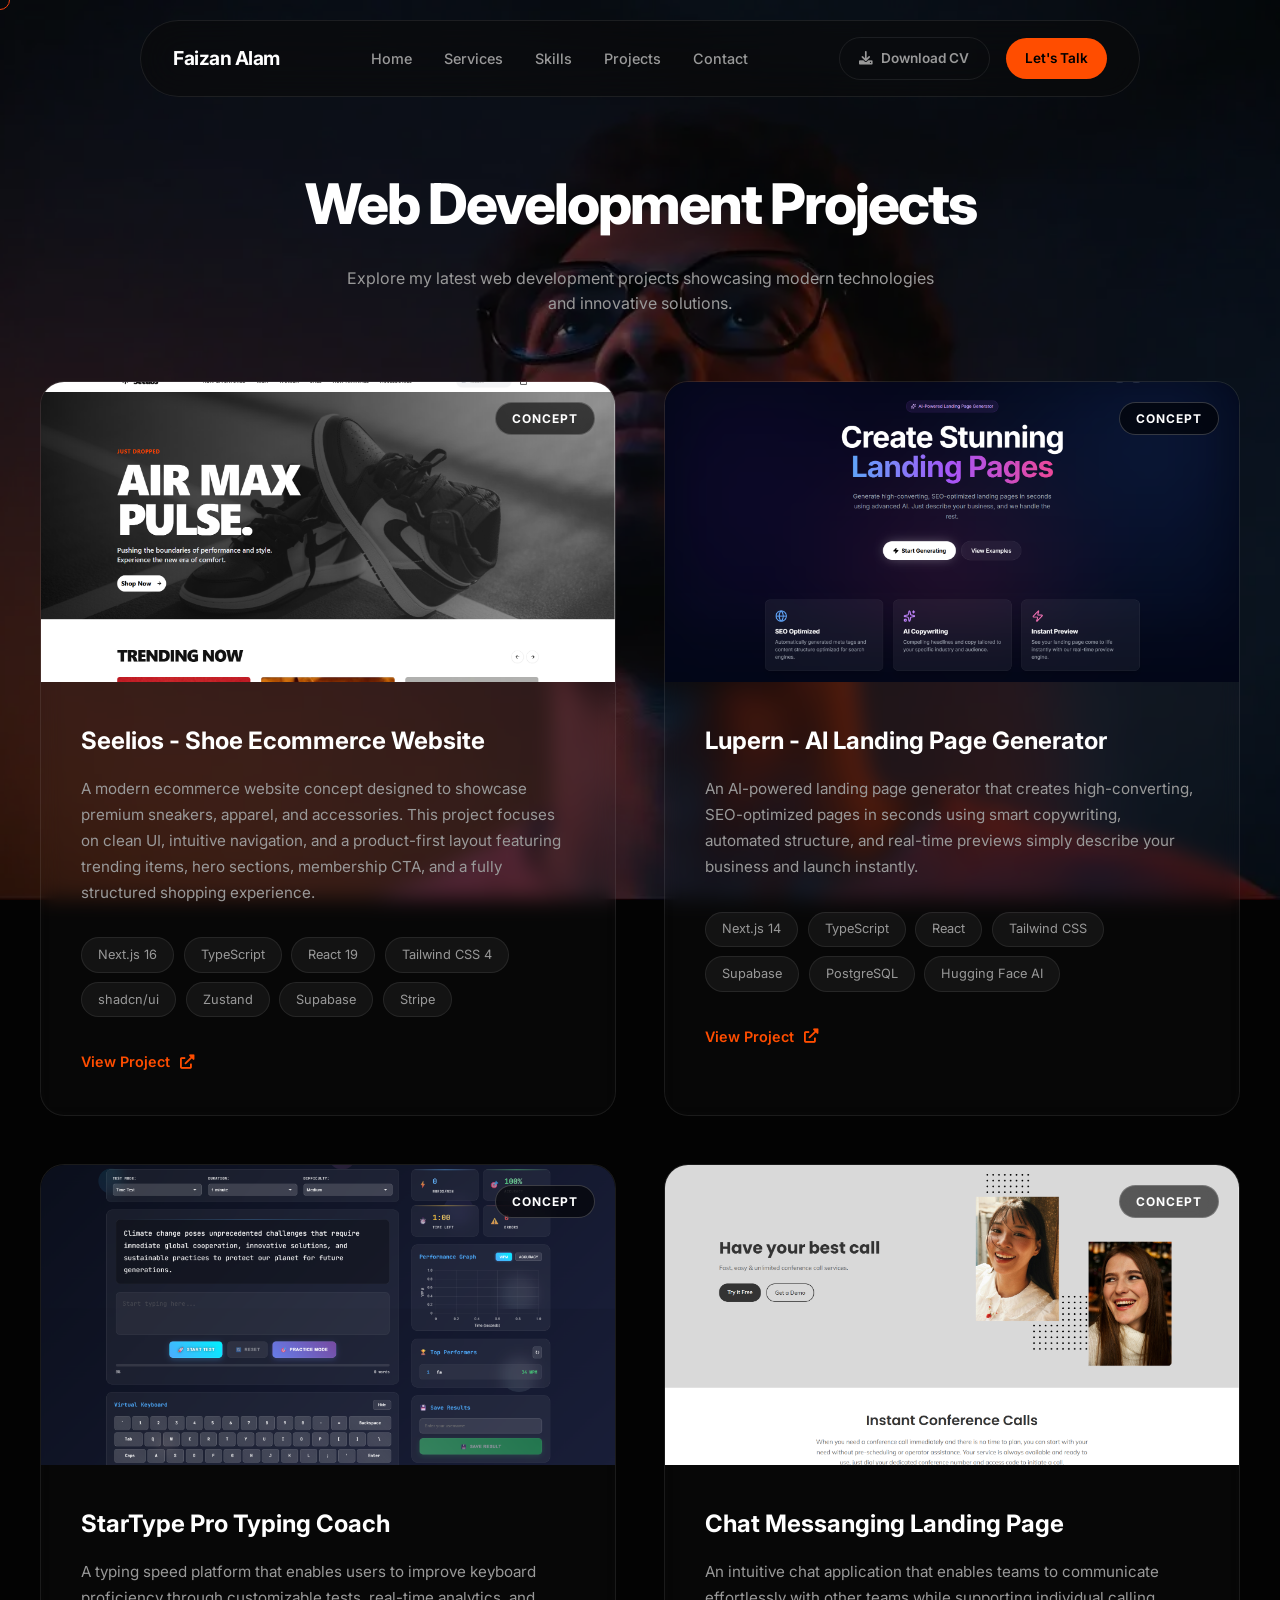
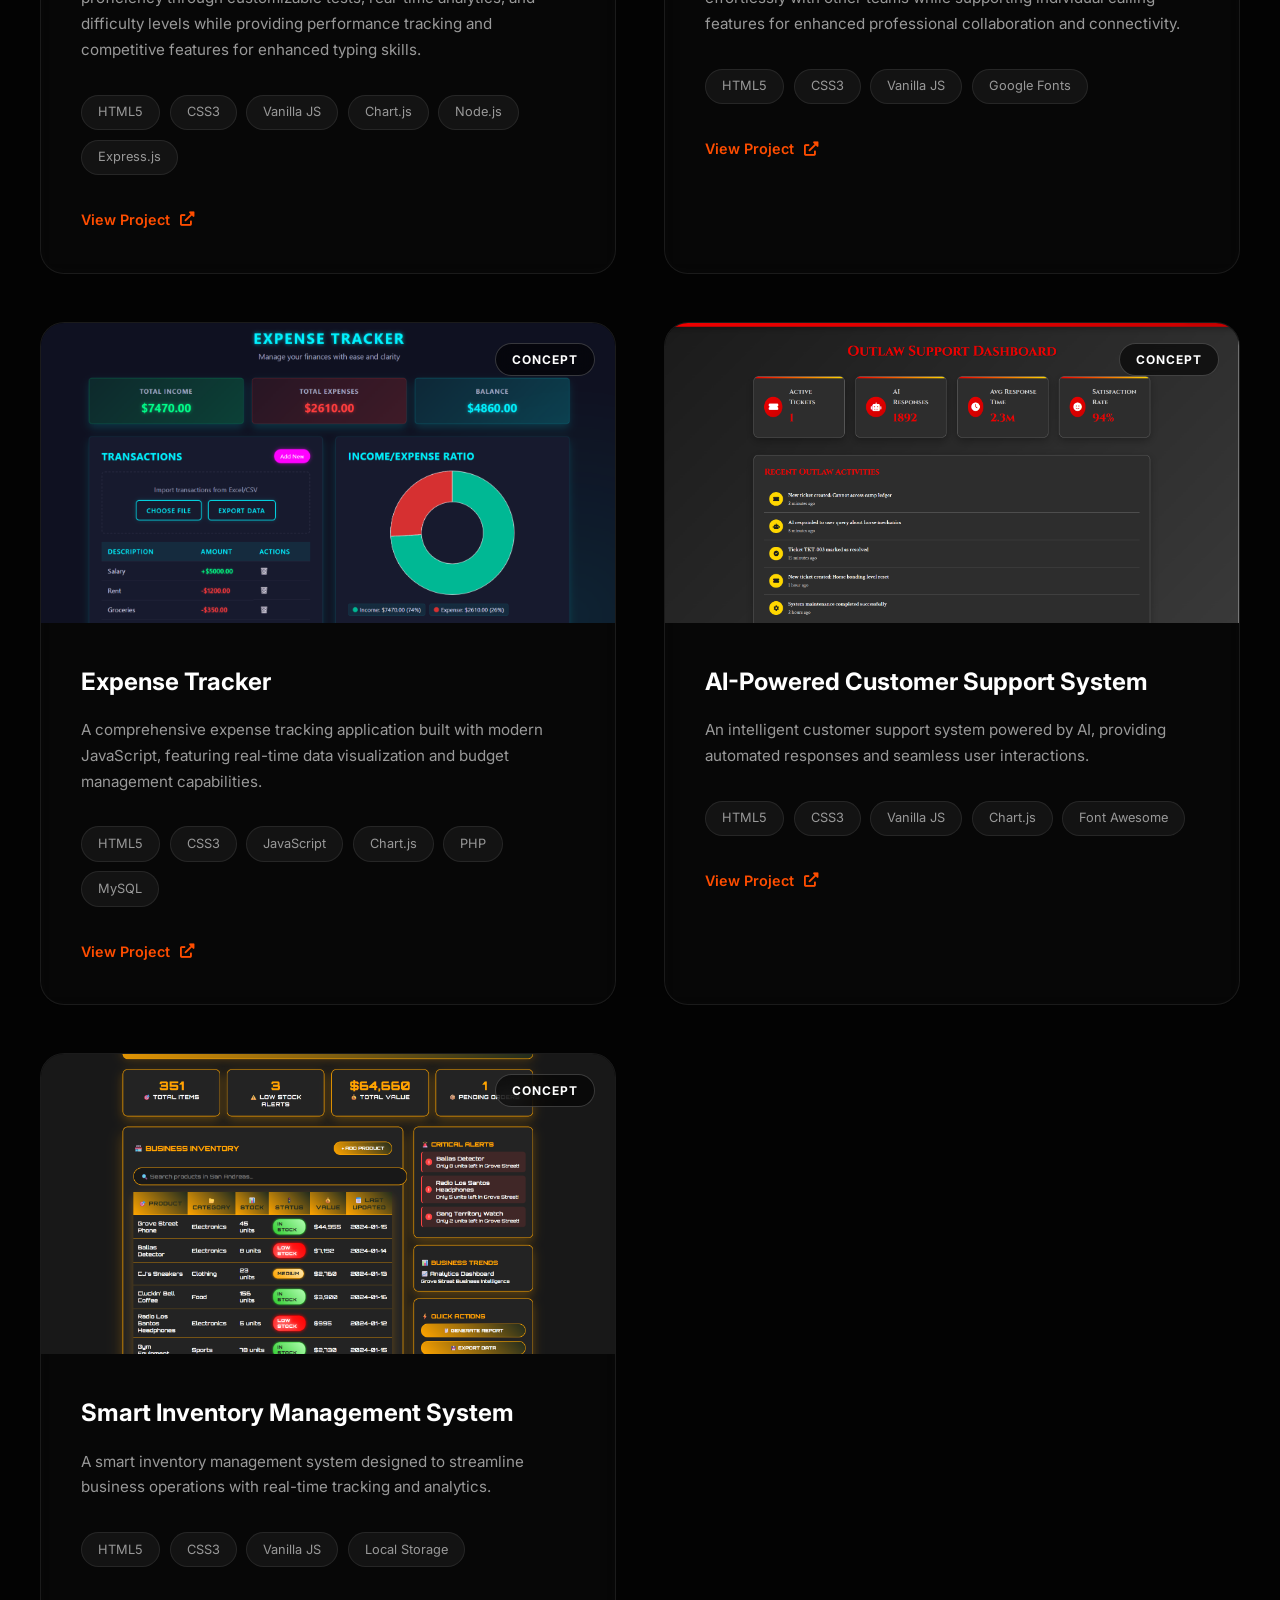
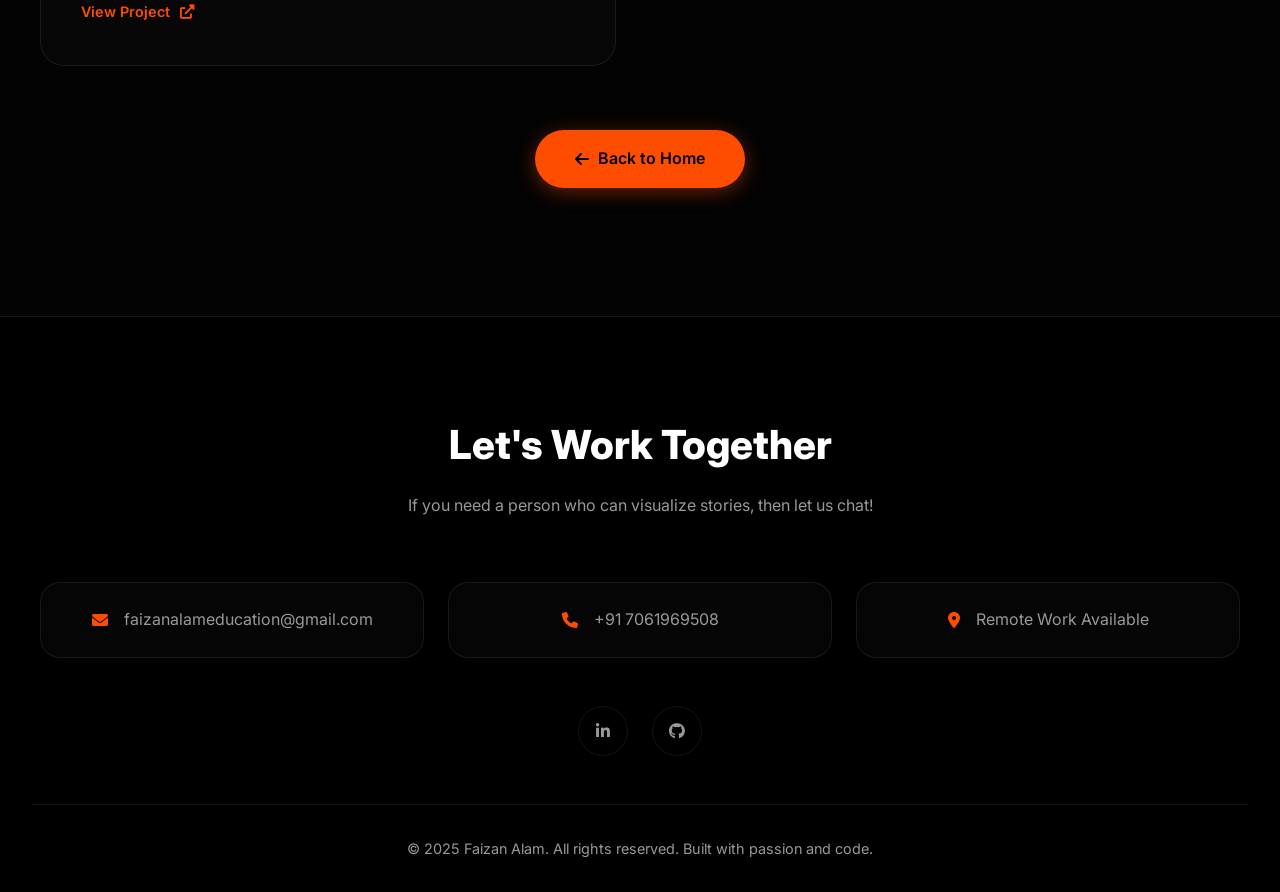
==== commit f69f194e: "Update the Tab Logo" ====
--- a/web-projects.html
+++ b/web-projects.html
@@ -7,6 +7,7 @@
     <meta name="keywords"
         content="website designer near me, freelance web developer, web design company, web designers near me">
     <title>Web Development Projects - Faizan Alam</title>
+    <link rel="icon" href="assets/FA.png" type="image/png">
     <link rel="preconnect" href="https://fonts.googleapis.com">
     <link rel="preconnect" href="https://fonts.gstatic.com" crossorigin>
     <link href="https://cdnjs.cloudflare.com/ajax/libs/font-awesome/6.0.0/css/all.min.css" rel="stylesheet">
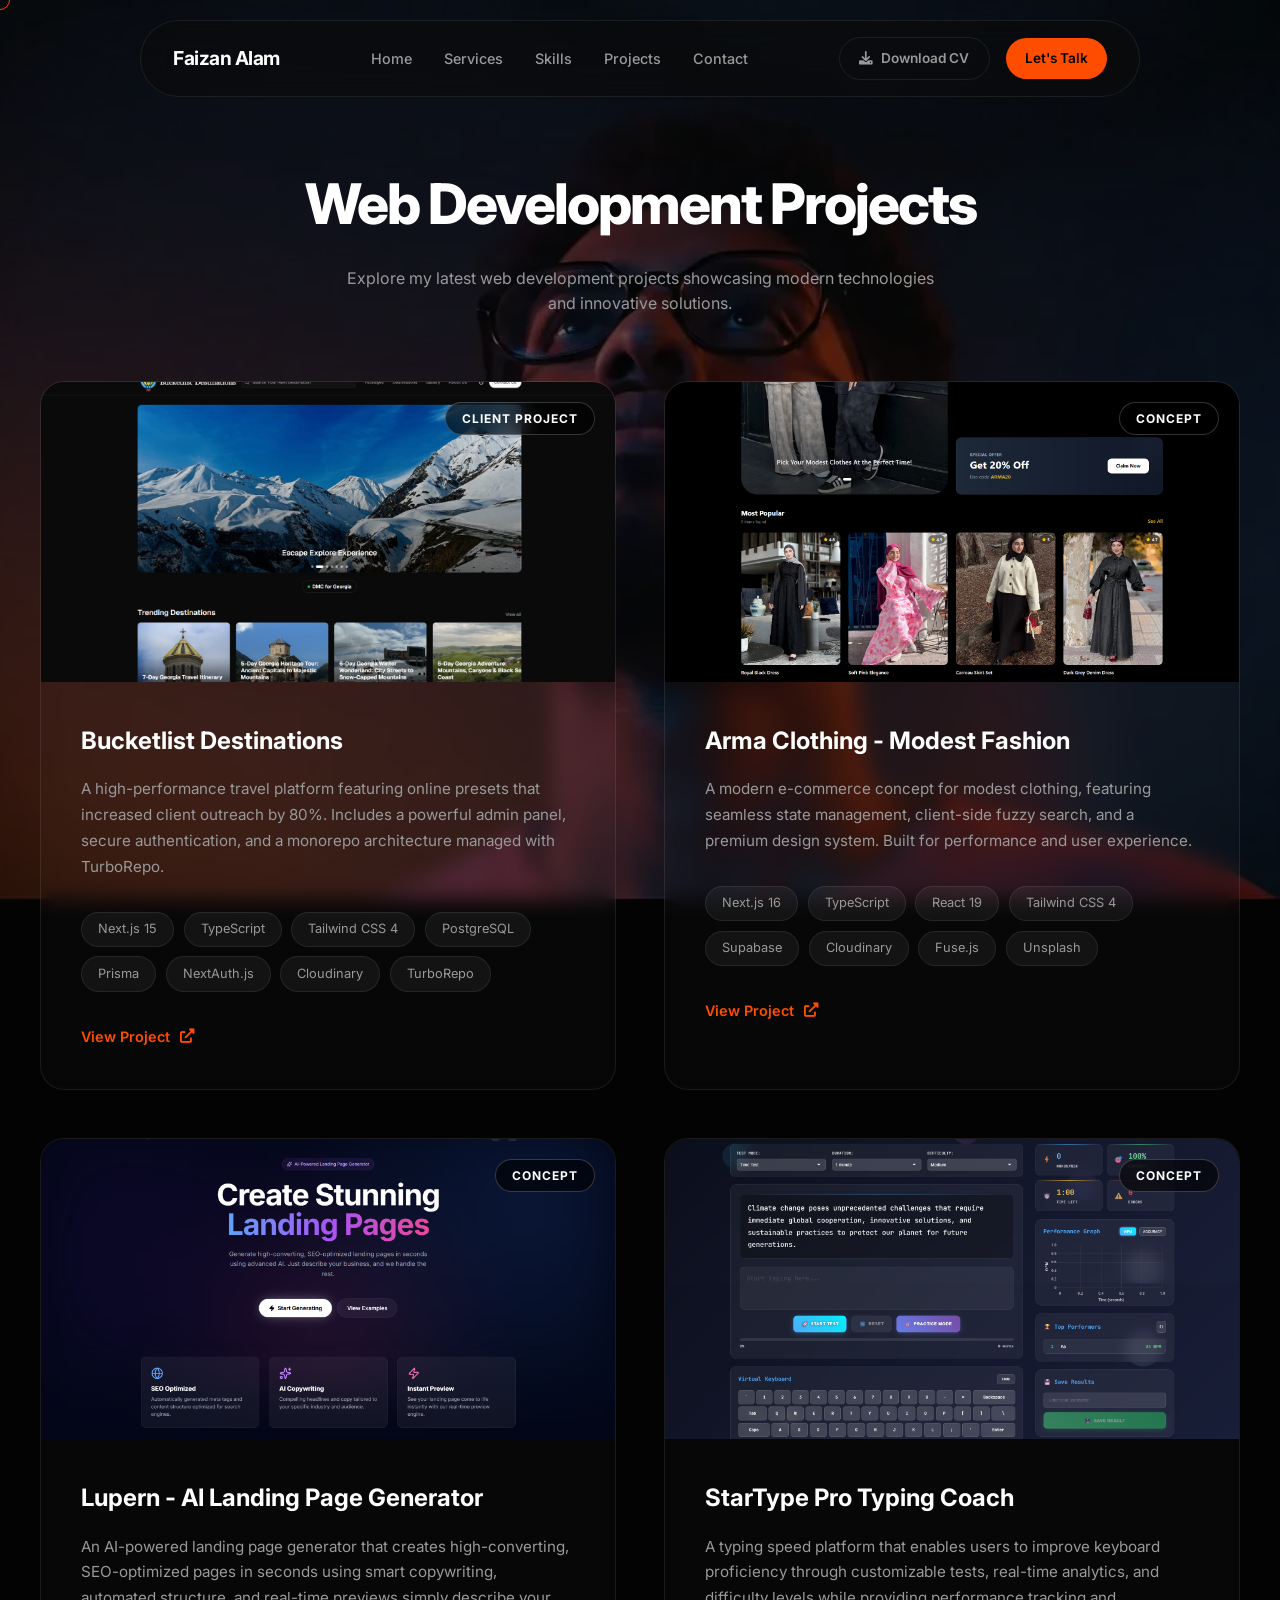
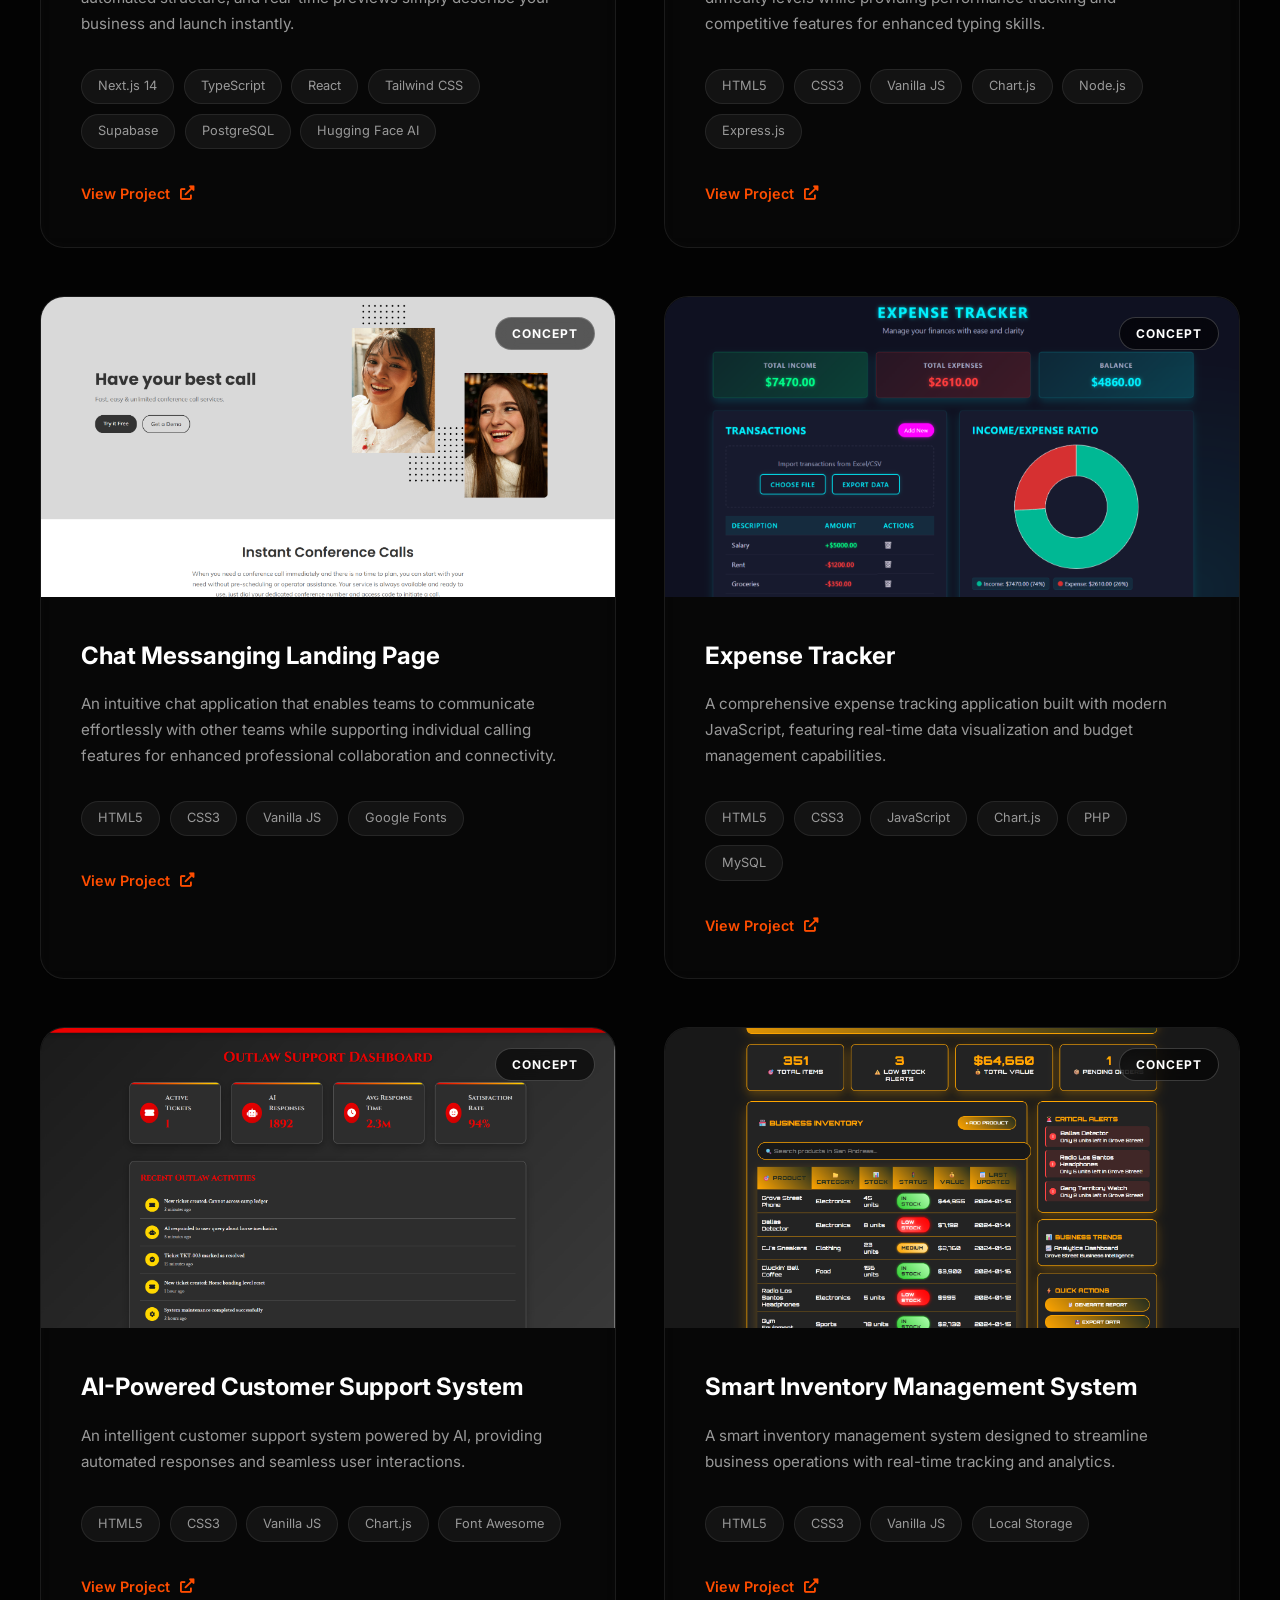
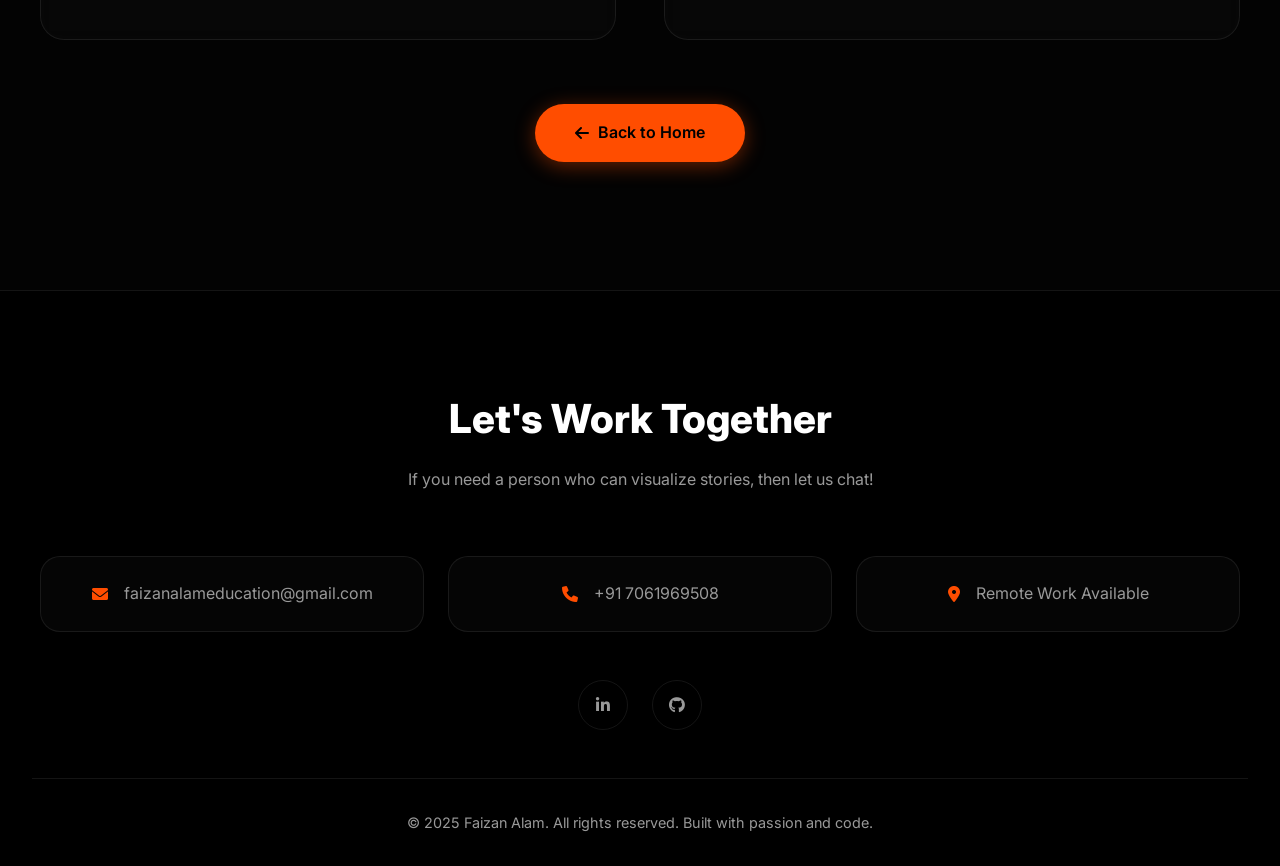
==== commit 5d86d203: "Updated the Web-projects" ====
--- a/web-projects.html
+++ b/web-projects.html
@@ -665,29 +665,54 @@
                 innovative solutions.</p>
 
             <div class="projects-grid">
-                <!-- Project 1 -->
+                <!-- Bucketlist Project -->
+                <div class="project-card" style="animation-delay: 0.1s;">
+                    <div class="project-image">
+                        <img src="./assets/Bucketlist Destination.png" alt="Bucketlist Destinations">
+                        <span class="concept-tab">Client Project</span>
+                    </div>
+                    <div class="project-content">
+                        <h3 class="project-name">Bucketlist Destinations</h3>
+                        <p class="project-desc">A high-performance travel platform featuring online presets that
+                            increased client outreach by 80%. Includes a powerful admin panel, secure authentication,
+                            and a monorepo architecture managed with TurboRepo.</p>
+                        <div class="project-tech-stack">
+                            <span class="tech-tag">Next.js 15</span>
+                            <span class="tech-tag">TypeScript</span>
+                            <span class="tech-tag">Tailwind CSS 4</span>
+                            <span class="tech-tag">PostgreSQL</span>
+                            <span class="tech-tag">Prisma</span>
+                            <span class="tech-tag">NextAuth.js</span>
+                            <span class="tech-tag">Cloudinary</span>
+                            <span class="tech-tag">TurboRepo</span>
+                        </div>
+                        <a href="https://www.bucketlistdestinations.co.in/" class="project-link" target="_blank">
+                            View Project <i class="fas fa-external-link-alt"></i>
+                        </a>
+                    </div>
+                </div>
+                <!-- Arma Clothing Project -->
                 <div class="project-card" style="animation-delay: 0.2s;">
                     <div class="project-image">
-                        <img src="./assets/seelios-project.png" alt="Seelios - Shoe Ecommerce Website">
+                        <img src="./assets/arma.png" alt="Arma Clothing">
                         <span class="concept-tab">Concept</span>
                     </div>
                     <div class="project-content">
-                        <h3 class="project-name">Seelios - Shoe Ecommerce Website</h3>
-                        <p class="project-desc">A modern ecommerce website concept designed to showcase premium
-                            sneakers, apparel, and accessories. This project focuses on clean UI, intuitive navigation,
-                            and a product-first layout featuring trending items, hero sections, membership CTA, and a
-                            fully structured shopping experience.</p>
+                        <h3 class="project-name">Arma Clothing - Modest Fashion</h3>
+                        <p class="project-desc">A modern e-commerce concept for modest clothing, featuring seamless
+                            state management, client-side fuzzy search, and a premium design system. Built for
+                            performance and user experience.</p>
                         <div class="project-tech-stack">
                             <span class="tech-tag">Next.js 16</span>
                             <span class="tech-tag">TypeScript</span>
                             <span class="tech-tag">React 19</span>
                             <span class="tech-tag">Tailwind CSS 4</span>
-                            <span class="tech-tag">shadcn/ui</span>
-                            <span class="tech-tag">Zustand</span>
                             <span class="tech-tag">Supabase</span>
-                            <span class="tech-tag">Stripe</span>
+                            <span class="tech-tag">Cloudinary</span>
+                            <span class="tech-tag">Fuse.js</span>
+                            <span class="tech-tag">Unsplash</span>
                         </div>
-                        <a href="https://seelios-ecommerce-oaba.vercel.app/" class="project-link" target="_blank">
+                        <a href="https://armaclothing.vercel.app/" class="project-link" target="_blank">
                             View Project <i class="fas fa-external-link-alt"></i>
                         </a>
                     </div>
